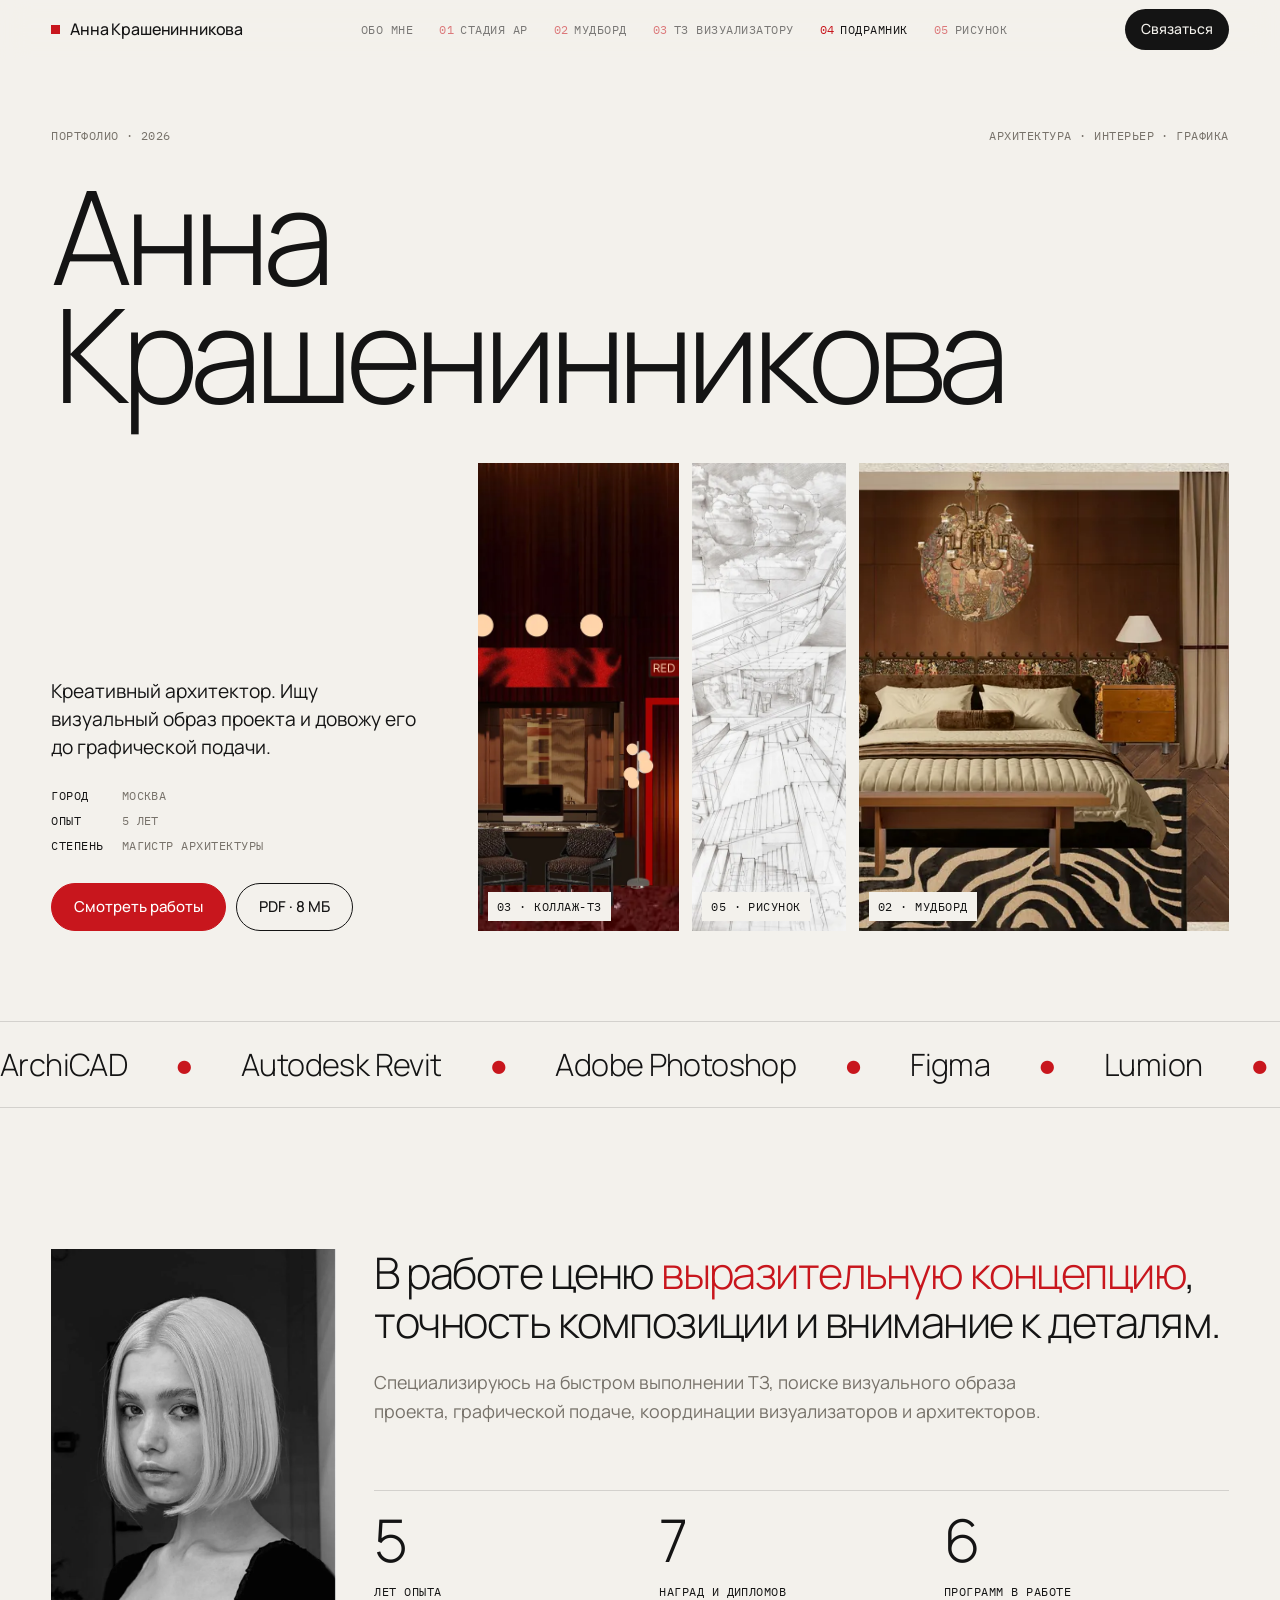
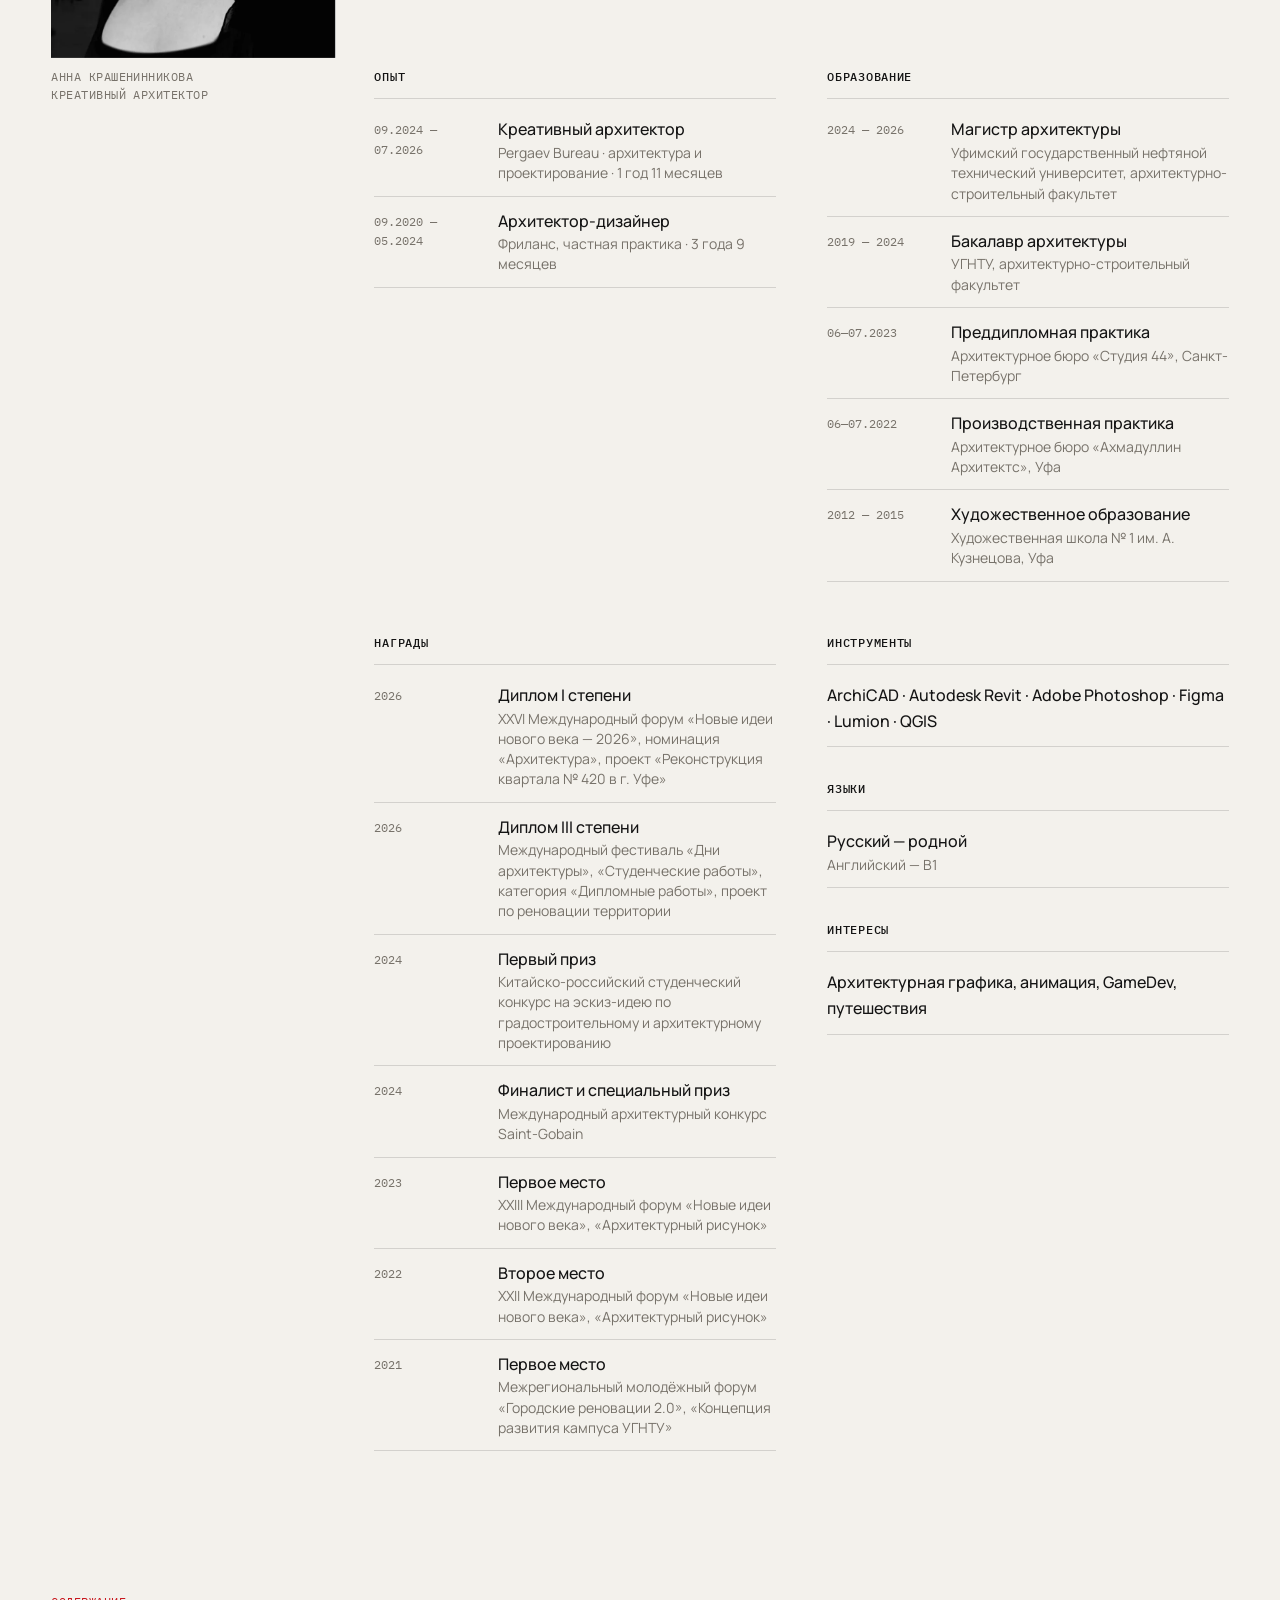
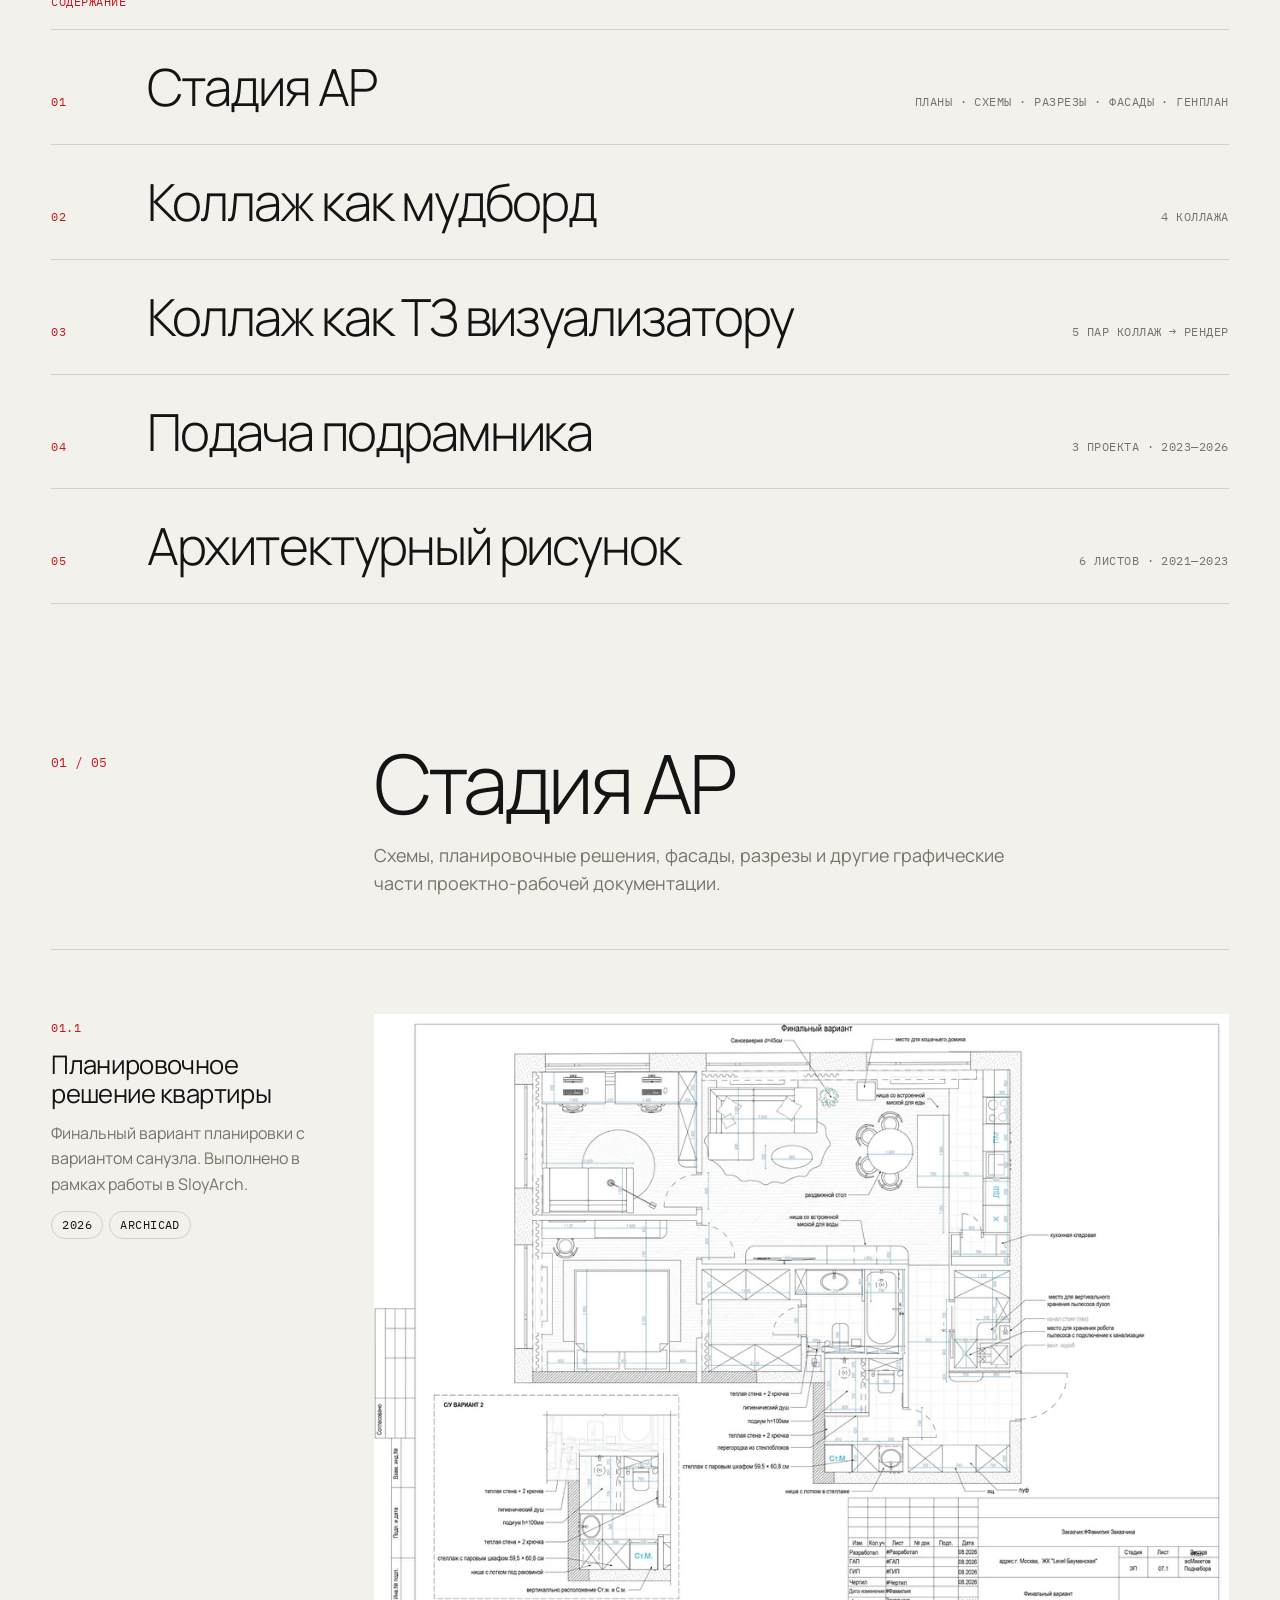
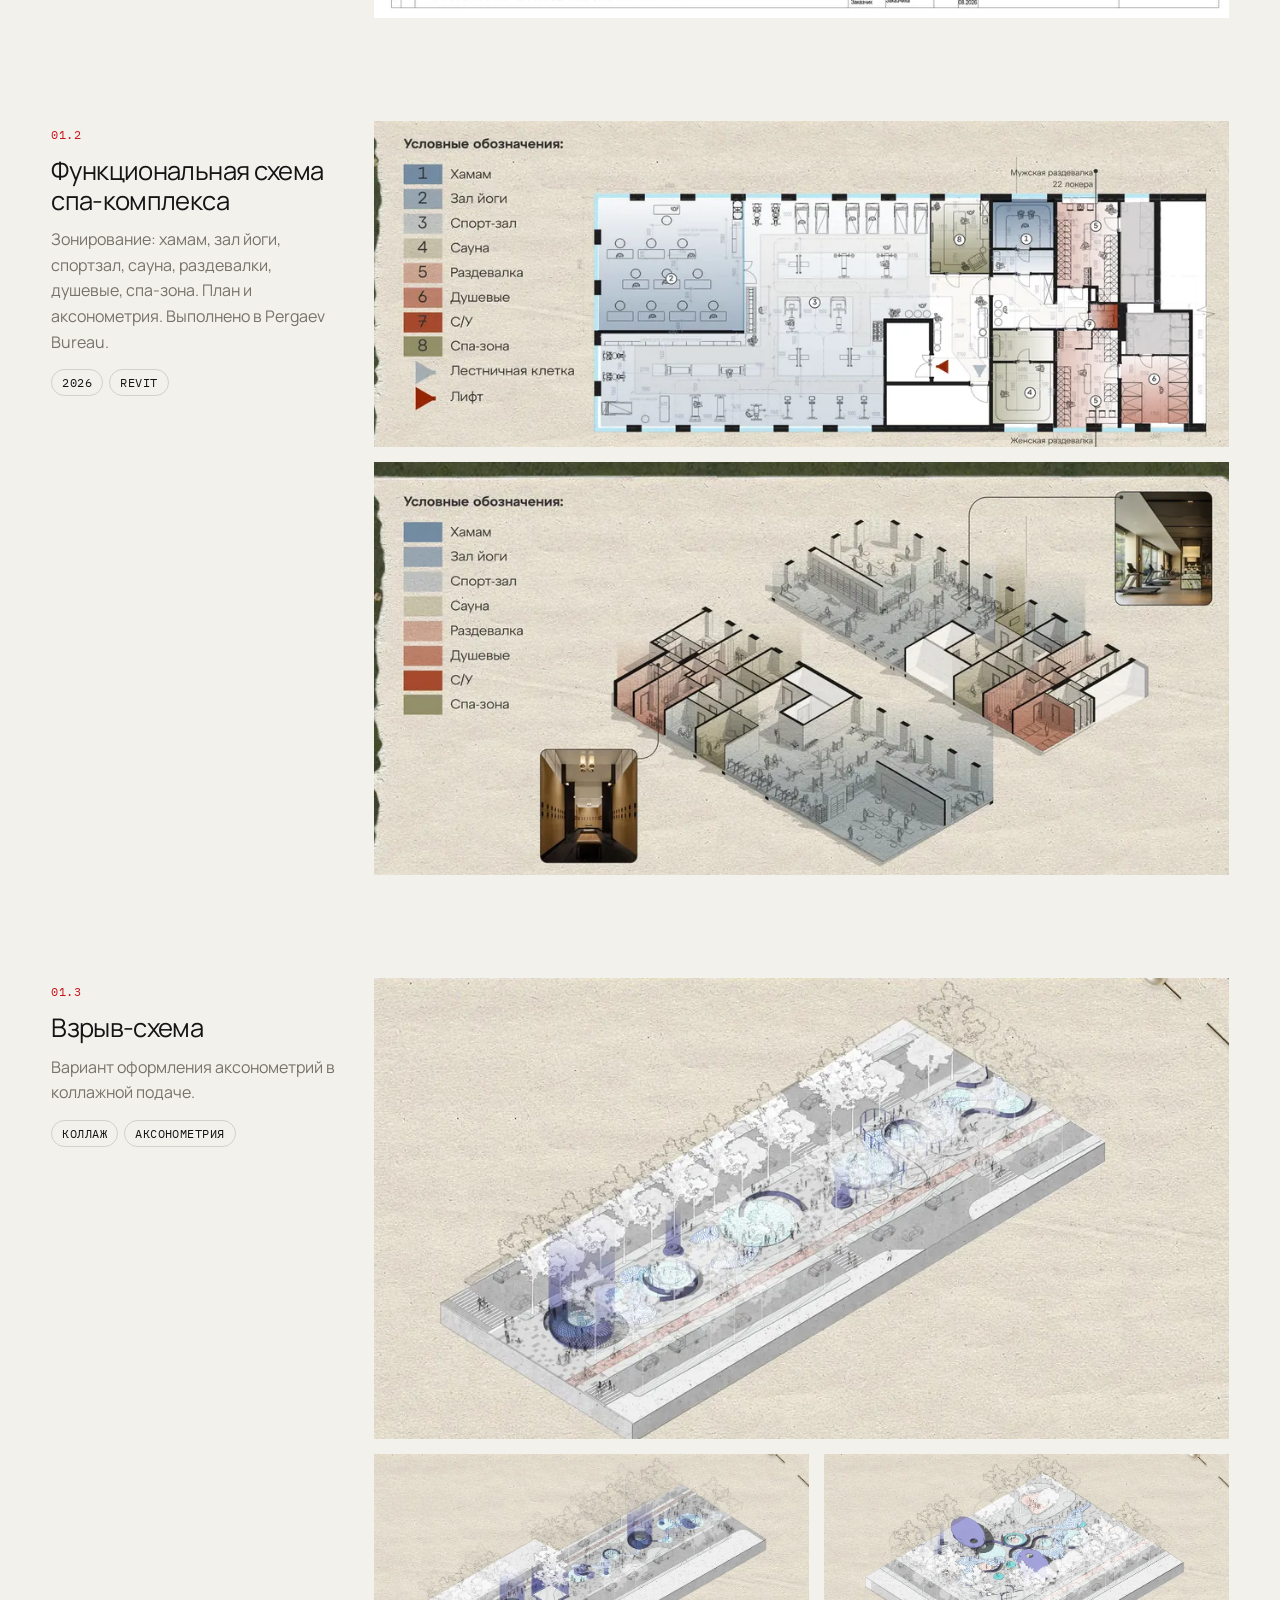
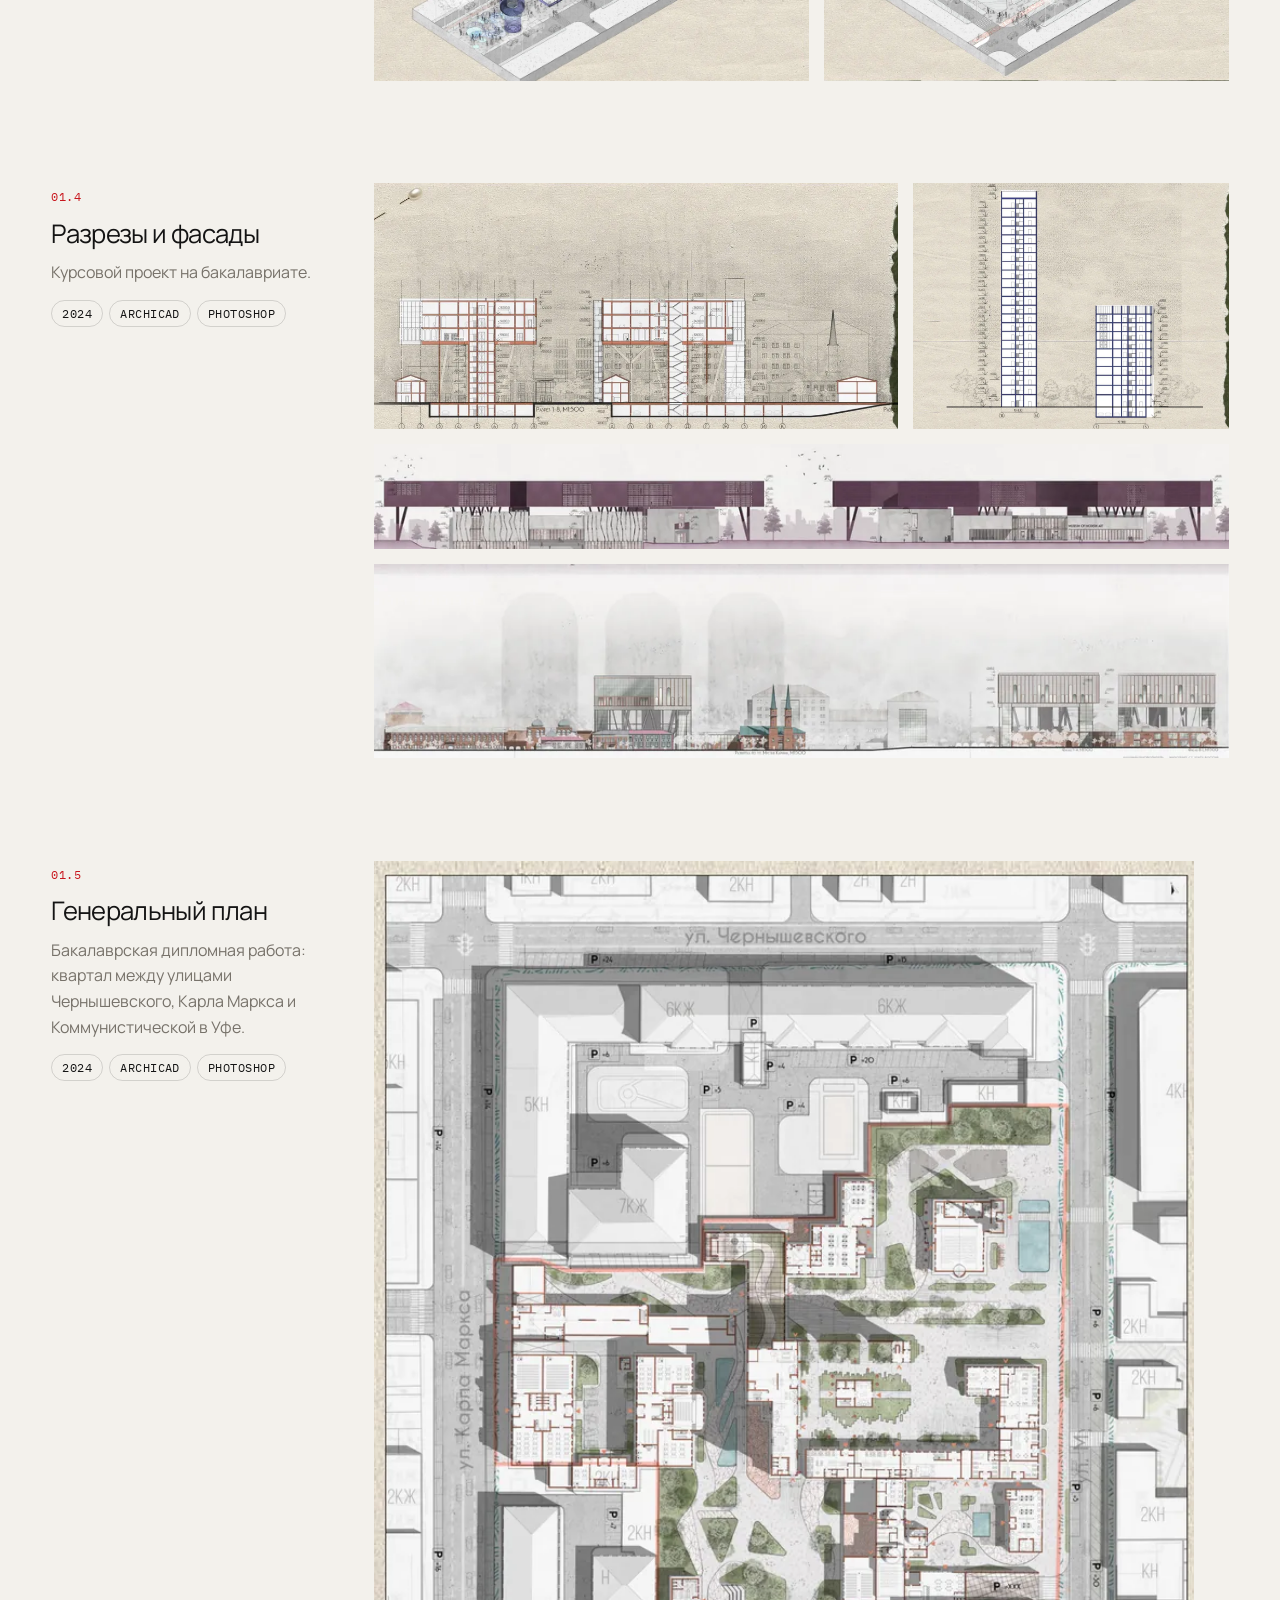
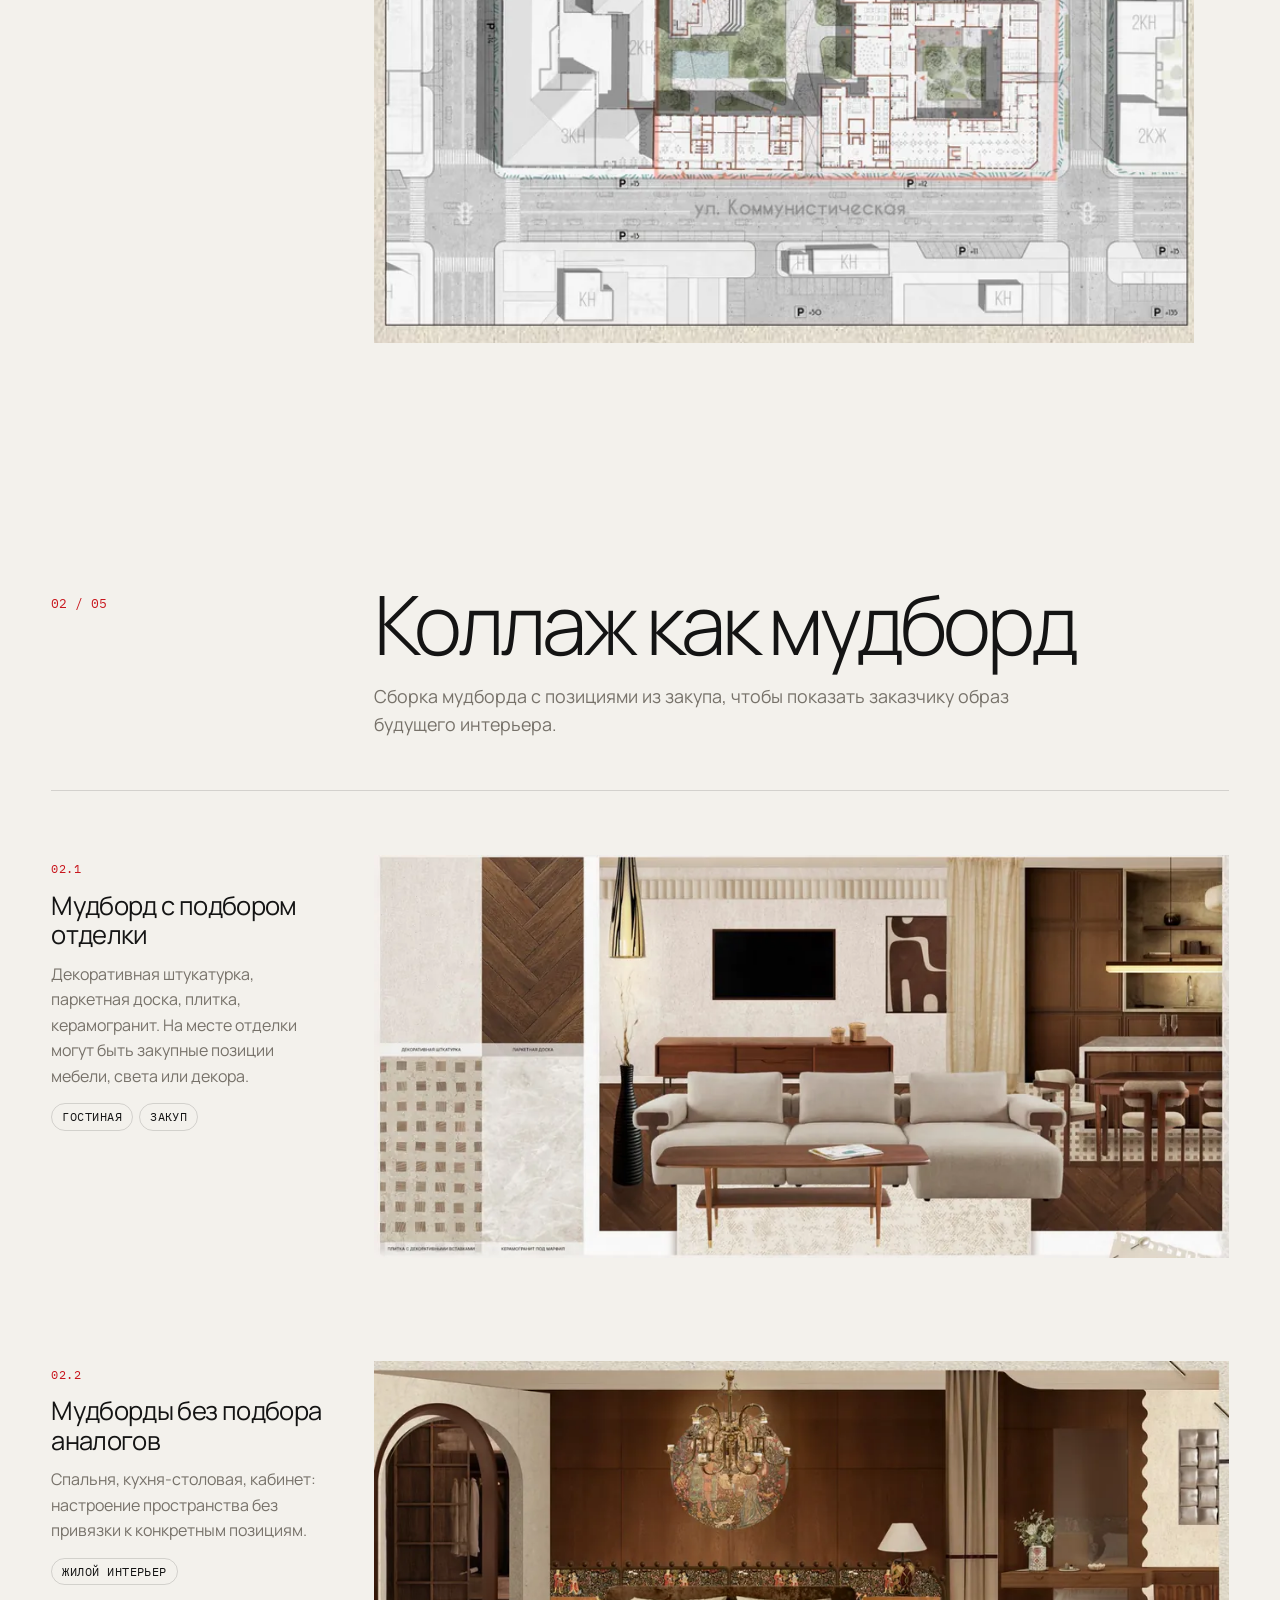
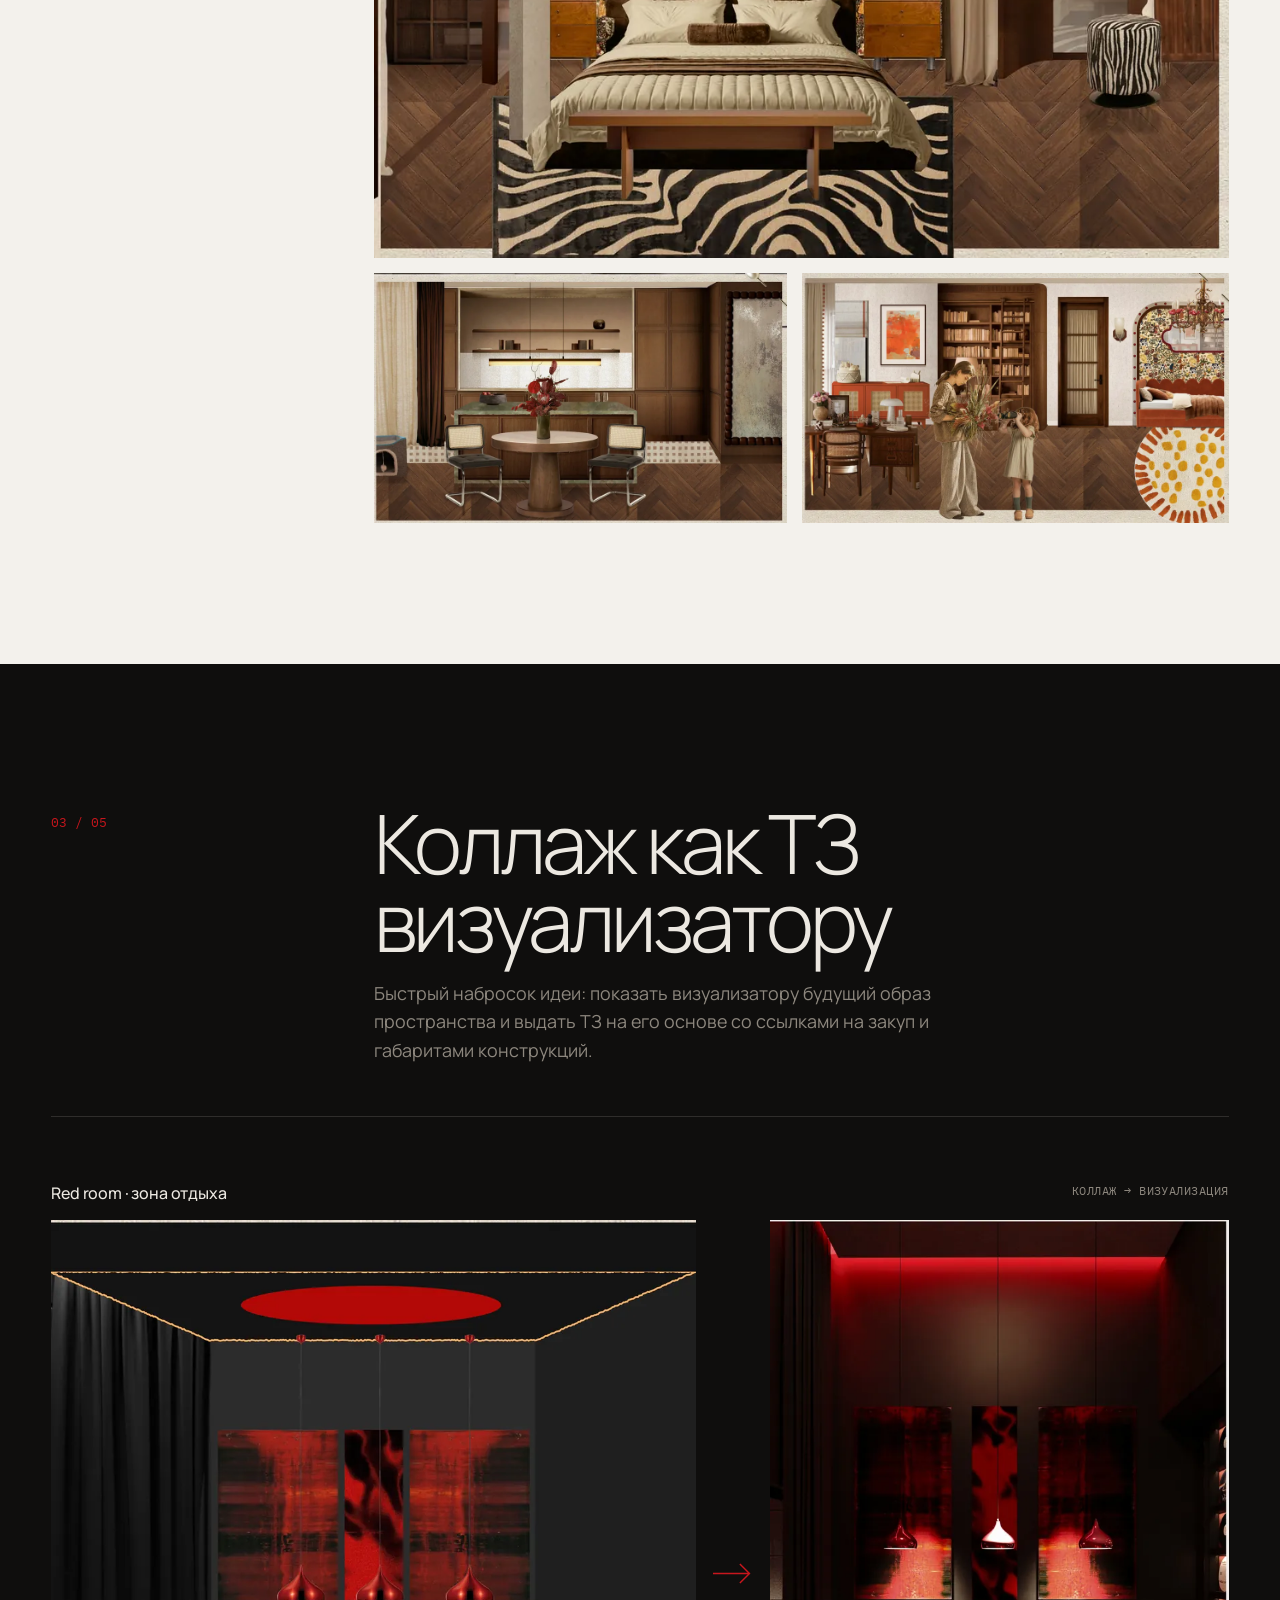
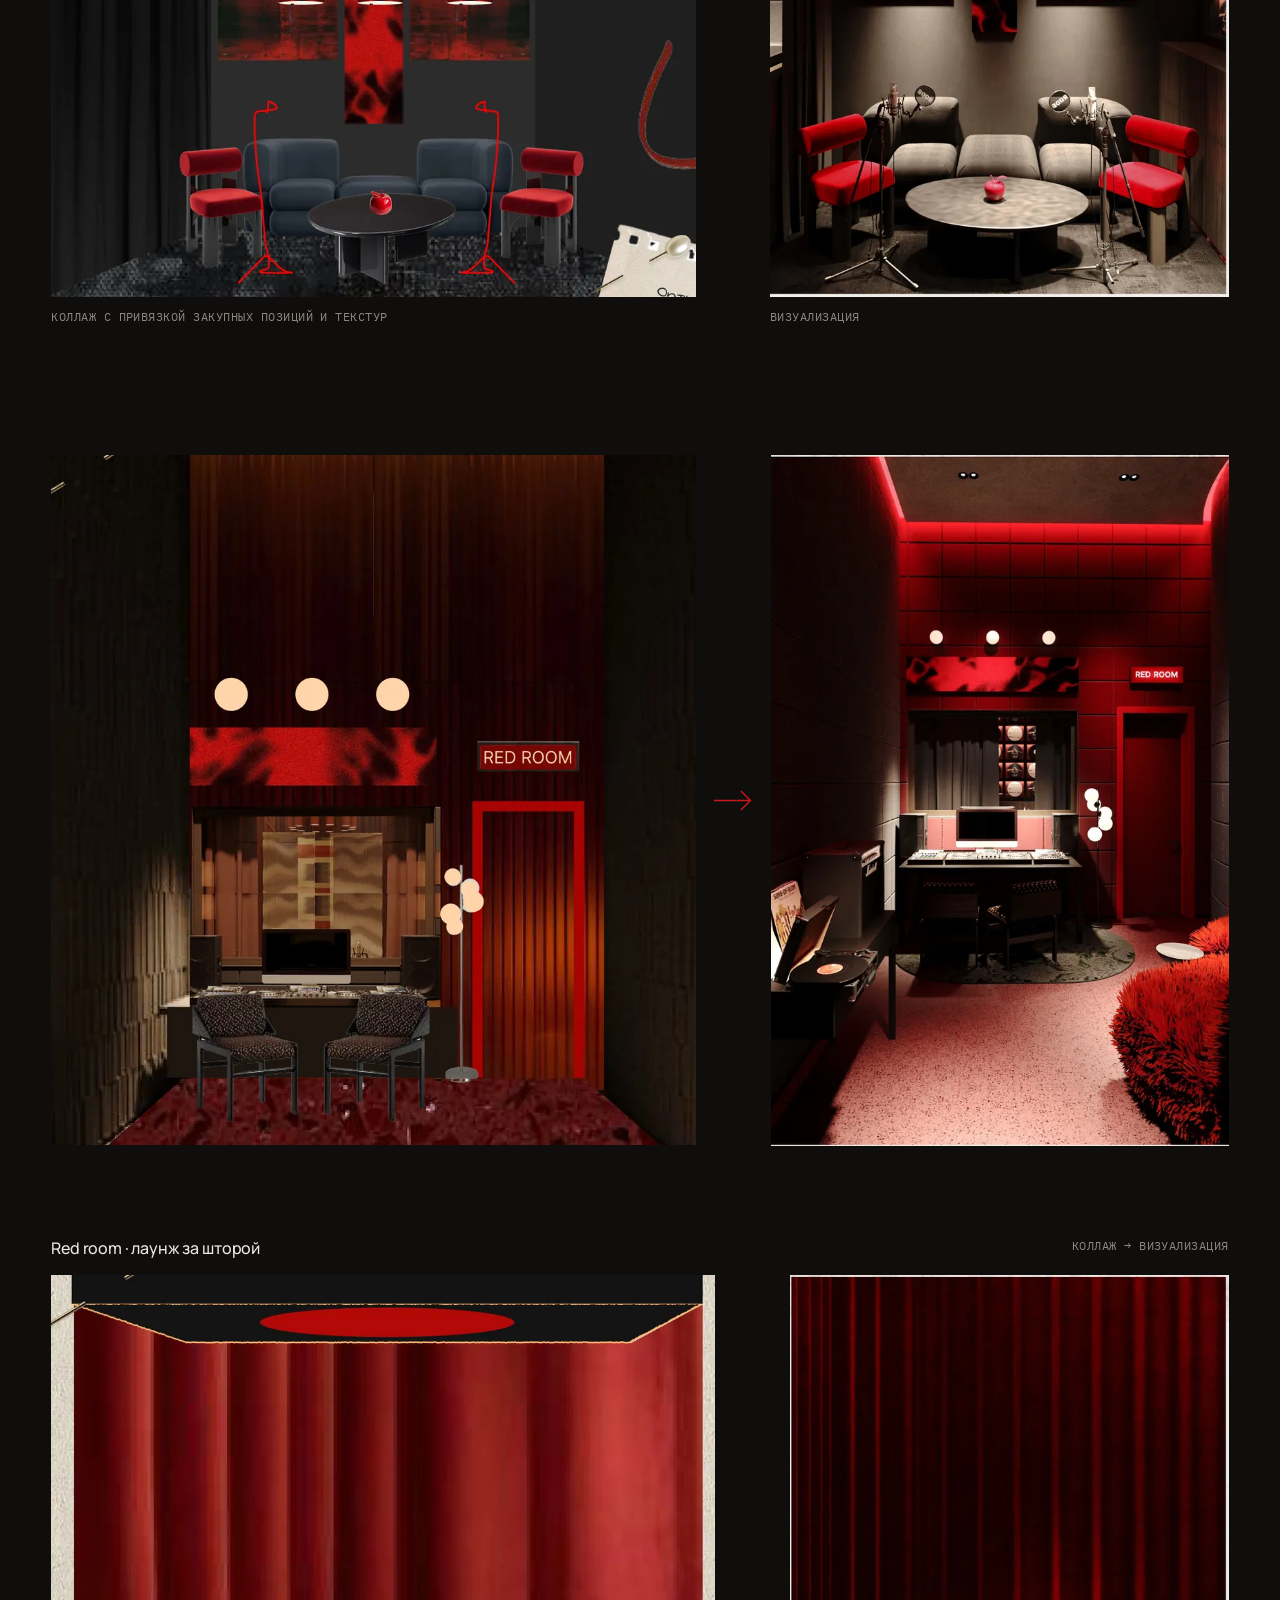
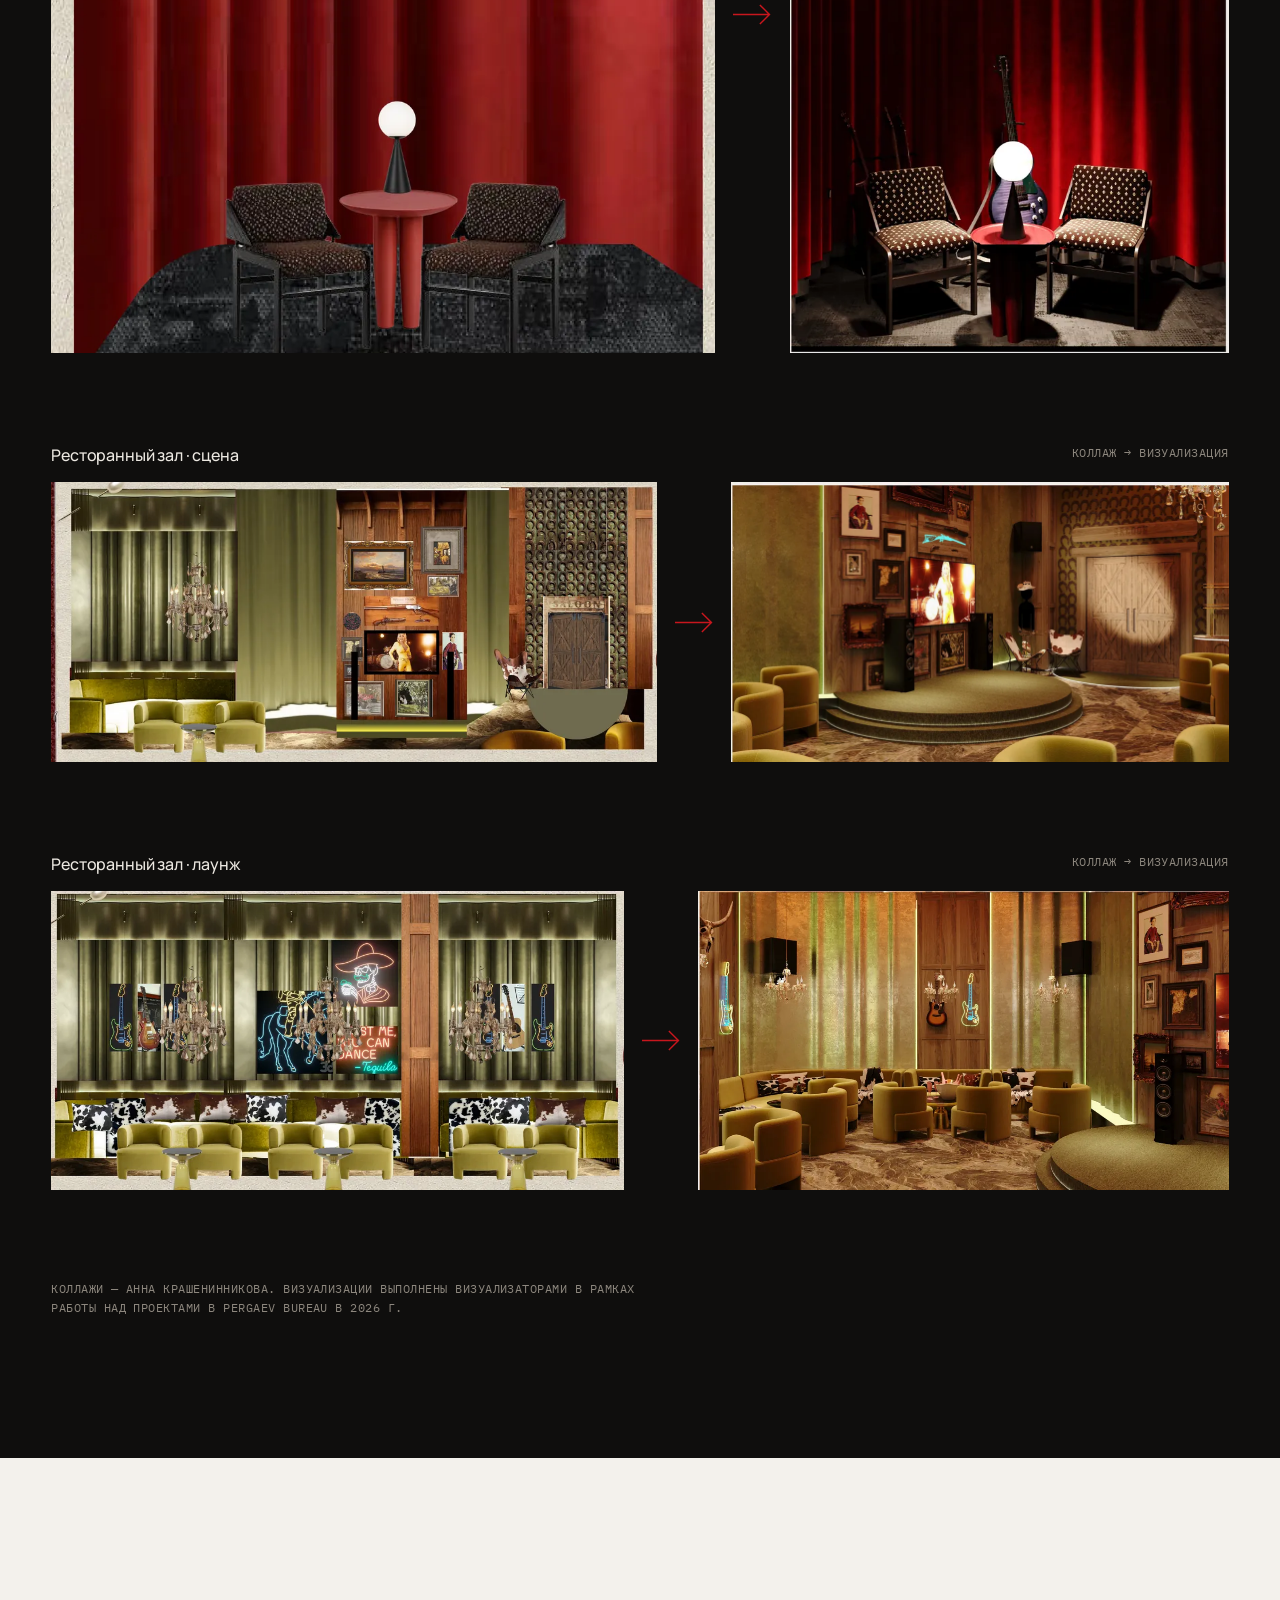
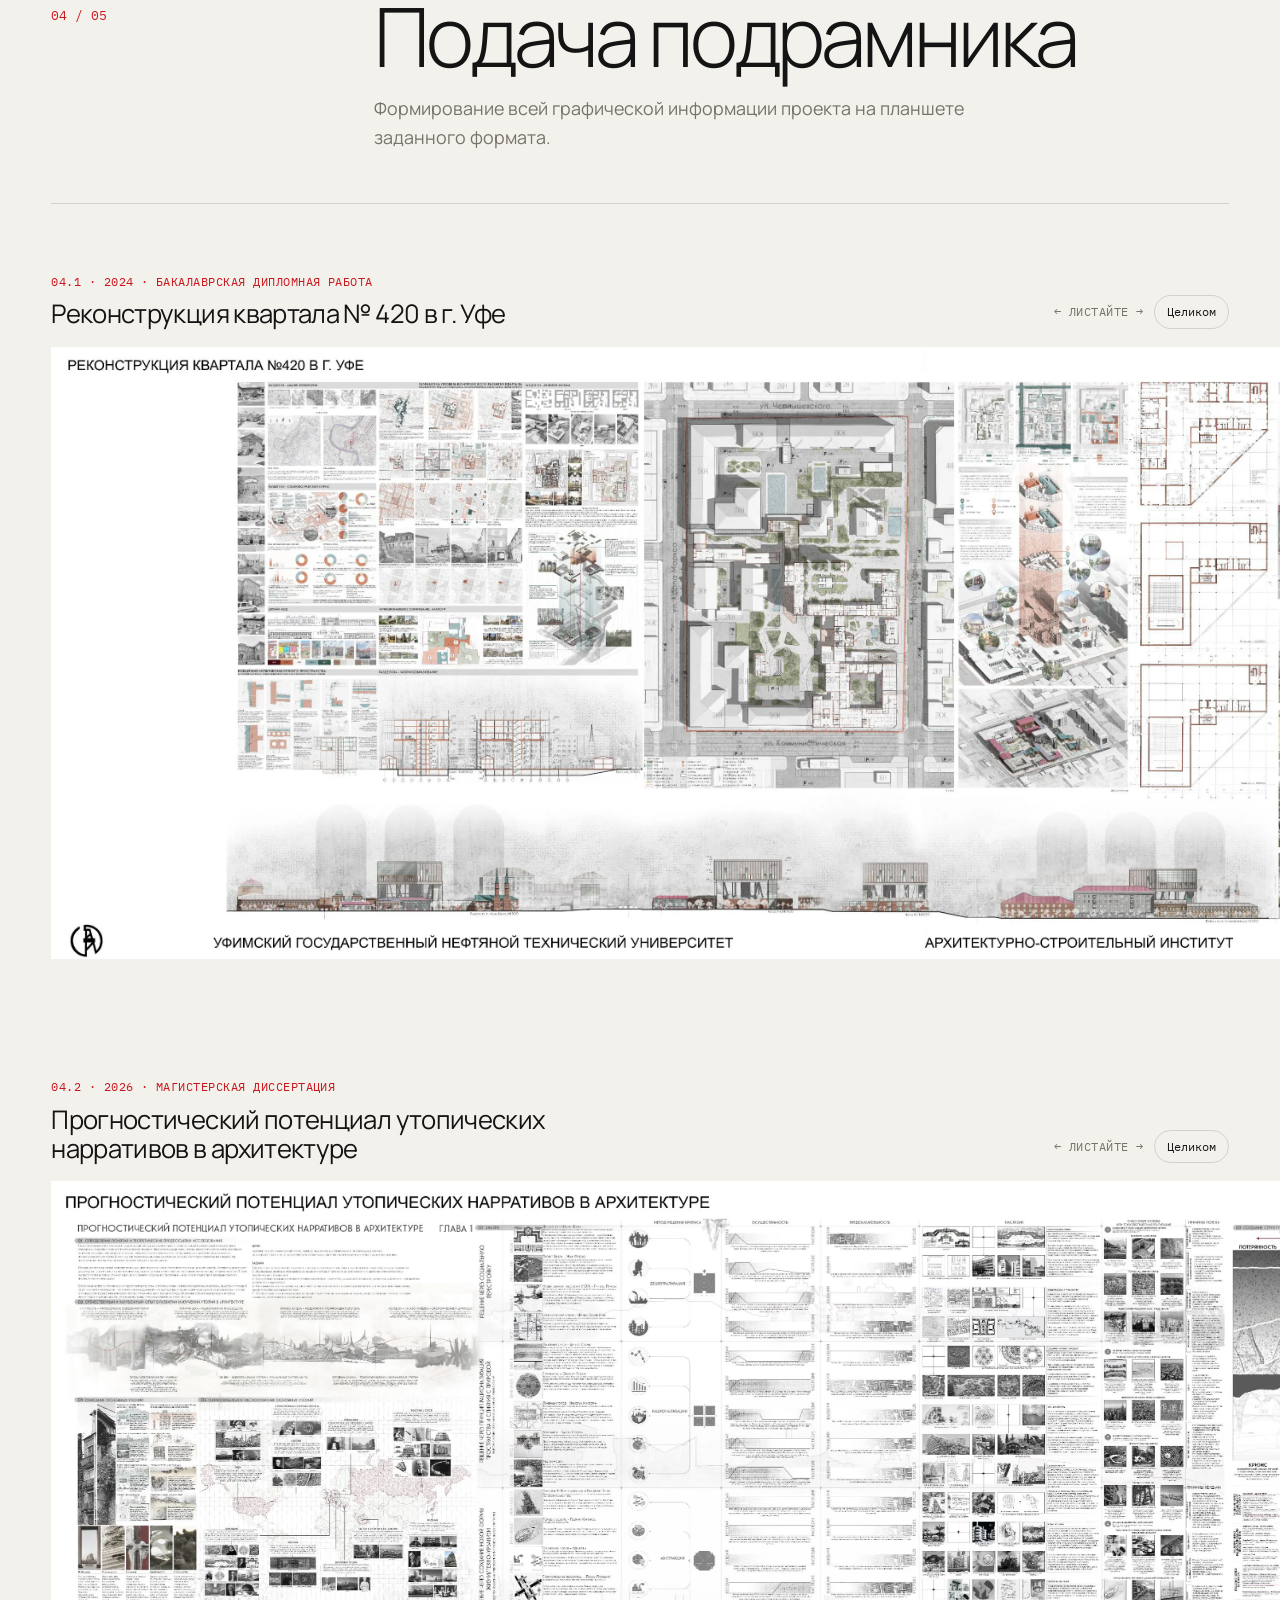
==== index.html @ e45186e5 "Портфолио Анны Крашенинниковой: новая версия" ====
<!doctype html>
<html lang="ru">
<head>
<meta charset="utf-8">
<meta name="viewport" content="width=device-width, initial-scale=1, viewport-fit=cover">
<title>Анна Крашенинникова — архитектор</title>
<meta name="description" content="Анна Крашенинникова, креативный архитектор: рабочая документация, коллажи-мудборды, ТЗ визуализаторам, подача подрамника, архитектурный рисунок.">
<meta property="og:type" content="website">
<meta property="og:title" content="Анна Крашенинникова — архитектор">
<meta property="og:description" content="Креативный архитектор · магистр архитектуры · 5 лет опыта · Москва">
<meta property="og:image" content="https://krashmaksim.github.io/anna-portfolio-v2/og.jpg">
<meta name="theme-color" content="#f3f1ec">
<link rel="icon" href="data:image/svg+xml,%3Csvg xmlns='http://www.w3.org/2000/svg' viewBox='0 0 32 32'%3E%3Crect width='32' height='32' fill='%23141414'/%3E%3Crect x='20' y='20' width='6' height='6' fill='%23c8161d'/%3E%3C/svg%3E">
<link rel="preconnect" href="https://fonts.googleapis.com">
<link rel="preconnect" href="https://fonts.gstatic.com" crossorigin>
<link href="https://fonts.googleapis.com/css2?family=Manrope:wght@300;400;500;600&family=IBM+Plex+Mono:wght@400;500&display=swap" rel="stylesheet">
<style>
  :root {
    --bg: #f3f1ec;
    --bg-2: #e9e6df;
    --ink: #141414;
    --mute: #77726a;
    --line: rgba(20, 20, 20, .14);
    --red: #c8161d;
    --dark: #0f0e0d;
    --dark-ink: #ece8e1;
    --dark-mute: #8d877e;
    --dark-line: rgba(236, 232, 225, .14);
    --pad: clamp(16px, 4vw, 56px);
    --maxw: 1640px;
    --mono: "IBM Plex Mono", ui-monospace, Menlo, Consolas, monospace;
  }
  * { box-sizing: border-box; }
  html { scroll-behavior: smooth; scroll-padding-top: 72px; -webkit-text-size-adjust: 100%; }
  body {
    margin: 0; background: var(--bg); color: var(--ink);
    font: 400 16px/1.6 Manrope, "Helvetica Neue", Arial, sans-serif;
    -webkit-font-smoothing: antialiased; overflow-x: hidden;
  }
  a { color: inherit; }
  img { display: block; max-width: 100%; height: auto; background: var(--bg-2); }
  .wrap { max-width: var(--maxw); margin: 0 auto; padding-inline: var(--pad); }
  .mono { font-family: var(--mono); font-size: 12px; letter-spacing: .04em; text-transform: uppercase; }
  .red { color: var(--red); }

  /* Шапка */
  .top {
    position: fixed; inset: 0 0 auto; z-index: 20; height: 60px;
    display: flex; align-items: center; justify-content: space-between; gap: 24px;
    padding: 0 var(--pad);
    background: color-mix(in srgb, var(--bg) 82%, transparent);
    backdrop-filter: blur(14px) saturate(1.4); -webkit-backdrop-filter: blur(14px) saturate(1.4);
    border-bottom: 1px solid transparent; transition: border-color .3s, background .3s, color .3s;
  }
  .top.scrolled { border-bottom-color: var(--line); }
  .top.on-dark { background: color-mix(in srgb, var(--dark) 78%, transparent); color: var(--dark-ink); border-bottom-color: var(--dark-line); }
  .logo { text-decoration: none; display: flex; align-items: center; gap: 10px; font-weight: 500; letter-spacing: -.01em; white-space: nowrap; }
  .logo i { width: 9px; height: 9px; background: var(--red); display: inline-block; }
  .menu { display: flex; gap: 26px; }
  .menu a { text-decoration: none; opacity: .55; transition: opacity .2s; white-space: nowrap; }
  .menu a:hover, .menu a[aria-current] { opacity: 1; }
  .menu a span { color: var(--red); margin-right: 6px; }
  .cta {
    text-decoration: none; background: var(--ink); color: var(--bg); padding: 9px 16px; border-radius: 999px;
    font-size: 14px; font-weight: 500; white-space: nowrap; transition: background .2s;
  }
  .cta:hover { background: var(--red); }
  .on-dark .cta { background: var(--dark-ink); color: var(--dark); }
  .burger { display: none; background: none; border: 0; font: inherit; color: inherit; padding: 8px 0; cursor: pointer; }

  /* Первый экран */
  .hero { padding-top: clamp(96px, 14vh, 150px); }
  .hero-kicker { display: flex; justify-content: space-between; gap: 16px; color: var(--mute); margin-bottom: clamp(16px, 3vw, 32px); }
  h1 {
    margin: 0; font-weight: 300; font-size: clamp(38px, 10.2vw, 190px); line-height: .9; letter-spacing: -.055em;
  }
  h1 .l2 { display: block; padding-left: .02em; }
  .hero-row {
    display: grid; grid-template-columns: minmax(0, 4fr) minmax(0, 8fr); gap: clamp(24px, 4vw, 64px);
    margin-top: clamp(28px, 4vw, 56px); align-items: end;
  }
  .hero-lead { font-size: clamp(18px, 1.5vw, 22px); line-height: 1.45; margin: 0 0 24px; max-width: 30em; }
  .hero-meta { display: grid; grid-template-columns: auto 1fr; gap: 6px 18px; margin: 0 0 28px; color: var(--mute); }
  .hero-meta dt { color: var(--ink); }
  .hero-meta dd { margin: 0; }
  .btns { display: flex; flex-wrap: wrap; gap: 10px; }
  .btn {
    display: inline-flex; align-items: center; gap: 10px; min-height: 48px; padding: 0 22px;
    border-radius: 999px; border: 1px solid currentColor; text-decoration: none; font-weight: 500; font-size: 15px;
    transition: background .2s, color .2s, border-color .2s;
  }
  .btn.solid { background: var(--red); border-color: var(--red); color: #fff; }
  .btn:hover { background: var(--ink); border-color: var(--ink); color: var(--bg); }
  .btn svg { width: 16px; height: 16px; }
  .strip { display: flex; gap: clamp(8px, 1vw, 14px); height: clamp(260px, 52vh, 600px); }
  .strip a { flex: var(--r) 1 0; position: relative; overflow: hidden; text-decoration: none; min-width: 0; }
  .strip img { width: 100%; height: 100%; object-fit: cover; transition: transform 1.2s cubic-bezier(.2,.7,.2,1); }
  .strip a:hover img { transform: scale(1.04); }
  .strip span {
    position: absolute; left: 10px; bottom: 10px; background: var(--bg); padding: 5px 9px; color: var(--ink);
  }

  /* Бегущая строка */
  .ticker { border-block: 1px solid var(--line); margin-top: clamp(48px, 7vw, 96px); overflow: hidden; white-space: nowrap; }
  .ticker div { display: inline-flex; gap: 48px; padding: 18px 0; animation: tick 38s linear infinite; font-size: clamp(20px, 2.4vw, 34px); font-weight: 300; letter-spacing: -.02em; }
  .ticker b { font-weight: 300; color: var(--red); }
  @keyframes tick { to { transform: translateX(-50%); } }

  /* Общие блоки */
  section { padding-top: clamp(80px, 11vw, 160px); }
  .sec-head {
    display: grid; grid-template-columns: minmax(0, 3fr) minmax(0, 9fr); gap: clamp(16px, 3vw, 48px);
    padding-bottom: clamp(28px, 4vw, 56px); margin-bottom: clamp(32px, 5vw, 72px); border-bottom: 1px solid var(--line);
  }
  .sec-num { font-family: var(--mono); font-size: 13px; color: var(--red); padding-top: .6em; }
  h2 { margin: 0 0 18px; font-weight: 300; font-size: clamp(40px, 6.4vw, 108px); line-height: .95; letter-spacing: -.05em; }
  .sec-head p { margin: 0; font-size: clamp(17px, 1.4vw, 21px); color: var(--mute); max-width: 36em; }

  .proj {
    display: grid; grid-template-columns: minmax(0, 3fr) minmax(0, 9fr); gap: clamp(16px, 3vw, 48px);
    margin-bottom: clamp(56px, 8vw, 120px);
  }
  .proj-meta { position: sticky; top: 84px; align-self: start; }
  .proj-meta .idx { color: var(--red); }
  h3 { margin: 10px 0 12px; font-weight: 400; font-size: clamp(22px, 2vw, 30px); line-height: 1.15; letter-spacing: -.025em; }
  .proj-meta p { margin: 0 0 14px; color: var(--mute); }
  .tags { display: flex; flex-wrap: wrap; gap: 6px; }
  .tags li { list-style: none; border: 1px solid var(--line); border-radius: 999px; padding: 3px 10px; }
  .tags { padding: 0; margin: 0; }
  .shots { display: grid; gap: clamp(8px, 1.2vw, 16px); }
  .row { display: flex; gap: clamp(8px, 1.2vw, 16px); }
  .row > img, .row > figure { flex: var(--r) 1 0; min-width: 0; }
  .zoomable { cursor: zoom-in; }
  figure { margin: 0; }
  figcaption { margin-top: 10px; color: var(--mute); }

  /* Список работ */
  .index a {
    display: grid; grid-template-columns: 80px minmax(0, 1fr) auto; align-items: baseline; gap: 16px;
    padding: clamp(18px, 2.4vw, 30px) 0; border-bottom: 1px solid var(--line); text-decoration: none;
    transition: padding .35s cubic-bezier(.2,.7,.2,1), color .2s;
  }
  .index a:first-child { border-top: 1px solid var(--line); }
  .index .t { font-size: clamp(26px, 4vw, 60px); font-weight: 300; letter-spacing: -.04em; line-height: 1.05; }
  .index .c { color: var(--mute); text-align: right; }
  .index a:hover { padding-left: 18px; color: var(--red); }
  .peek {
    position: fixed; z-index: 15; width: 300px; pointer-events: none; opacity: 0; transform: translate(-50%, -50%) scale(.9);
    transition: opacity .25s, transform .25s; box-shadow: 0 30px 60px -20px rgba(0,0,0,.4);
  }
  .peek.on { opacity: 1; transform: translate(-50%, -50%) scale(1); }

  /* Обо мне */
  .about { display: grid; grid-template-columns: minmax(0, 3fr) minmax(0, 9fr); gap: clamp(16px, 3vw, 48px); }
  .about-photo img { filter: grayscale(1); aspect-ratio: 829 / 1190; object-fit: cover; }
  .about-photo figcaption { line-height: 1.5; }
  .statement { font-size: clamp(26px, 3.4vw, 54px); font-weight: 300; line-height: 1.12; letter-spacing: -.035em; margin: 0 0 22px; }
  .statement em { font-style: normal; color: var(--red); }
  .sub { font-size: clamp(17px, 1.4vw, 21px); color: var(--mute); max-width: 38em; margin: 0 0 clamp(36px, 5vw, 64px); }
  .stats { display: grid; grid-template-columns: repeat(3, minmax(0, 1fr)); border-top: 1px solid var(--line); margin-bottom: clamp(36px, 5vw, 64px); }
  .stats div { padding: 20px 16px 0 0; }
  .stats b { display: block; font-weight: 300; font-size: clamp(36px, 4.6vw, 72px); letter-spacing: -.05em; line-height: 1; margin-bottom: 8px; }
  .cv { display: grid; grid-template-columns: repeat(2, minmax(0, 1fr)); gap: clamp(28px, 4vw, 56px) clamp(24px, 4vw, 64px); }
  .cv h4 { margin: 0 0 6px; padding-bottom: 12px; border-bottom: 1px solid var(--line); font-family: var(--mono); font-weight: 500; font-size: 12px; letter-spacing: .06em; text-transform: uppercase; }
  .cv ul { list-style: none; margin: 0; padding: 0; }
  .cv li { display: grid; grid-template-columns: 112px minmax(0, 1fr); gap: 12px; padding: 12px 0; border-bottom: 1px solid var(--line); }
  .cv li > span { font-family: var(--mono); font-size: 12px; color: var(--mute); padding-top: 3px; }
  .cv li b { font-weight: 500; display: block; }
  .cv li small { color: var(--mute); font-size: 14px; display: block; line-height: 1.45; }
  .cv .plain li { grid-template-columns: 1fr; }

  /* Тёмный раздел */
  .dark { background: var(--dark); color: var(--dark-ink); margin-top: clamp(80px, 11vw, 160px); padding-bottom: clamp(80px, 10vw, 140px); }
  .dark .sec-head { border-color: var(--dark-line); }
  .dark .sec-head p, .dark figcaption, .dark .proj-meta p { color: var(--dark-mute); }
  .dark img { background: #1d1b19; }
  .pair { display: flex; align-items: flex-start; gap: clamp(8px, 1.4vw, 20px); margin-bottom: clamp(48px, 7vw, 100px); }
  .pair figure { flex: var(--r) 1 0; min-width: 0; }
  .pair .arrow { flex: none; align-self: center; width: clamp(28px, 3vw, 44px); color: var(--red); }
  .pair-head { display: flex; justify-content: space-between; gap: 16px; margin-bottom: 14px; color: var(--dark-mute); }
  .pair-head b { color: var(--dark-ink); font-weight: 500; font-family: Manrope, sans-serif; text-transform: none; letter-spacing: -.01em; font-size: 16px; }
  .credit { color: var(--dark-mute); max-width: 52em; }

  /* Подрамники */
  .pan-wrap { margin-bottom: clamp(56px, 8vw, 110px); }
  .pan-head { display: flex; justify-content: space-between; align-items: end; gap: 16px; margin-bottom: 18px; flex-wrap: wrap; }
  .pan-head h3 { margin: 6px 0 0; max-width: 24em; }
  .pan {
    overflow-x: auto; overflow-y: hidden; cursor: grab; scrollbar-width: thin;
    padding: 0 var(--pad) 12px; overscroll-behavior-x: contain;
  }
  .pan.drag { cursor: grabbing; }
  .pan img { height: clamp(320px, 68vh, 760px); width: auto; max-width: none; user-select: none; -webkit-user-drag: none; }
  .pan-hint { display: flex; align-items: center; gap: 10px; color: var(--mute); }
  .pan-hint button { font: inherit; background: none; border: 1px solid var(--line); border-radius: 999px; padding: 6px 12px; cursor: pointer; color: var(--ink); }
  .pan-hint button:hover { border-color: var(--ink); }

  /* Рисунок */
  .draw-grid { display: grid; grid-template-columns: minmax(0, 5fr) minmax(0, 7fr); gap: clamp(8px, 1.2vw, 16px); align-items: start; }
  .award { display: inline-flex; align-items: center; gap: 10px; border: 1px solid var(--red); color: var(--red); border-radius: 999px; padding: 6px 14px; margin-bottom: 14px; }

  /* Контакты */
  .contact { background: var(--red); color: #fff; margin-top: clamp(80px, 11vw, 160px); padding: clamp(64px, 9vw, 130px) 0 32px; }
  .contact .mono { opacity: .75; }
  .big-link {
    display: block; text-decoration: none; font-weight: 300; font-size: clamp(30px, 7.4vw, 132px);
    letter-spacing: -.05em; line-height: 1.02; border-bottom: 1px solid rgba(255,255,255,.35); padding: 10px 0 18px;
    overflow-wrap: anywhere; transition: padding .35s cubic-bezier(.2,.7,.2,1);
  }
  .big-link:hover { padding-left: 16px; }
  .contact-foot { display: flex; flex-wrap: wrap; justify-content: space-between; gap: 16px; margin-top: clamp(48px, 7vw, 96px); align-items: center; }
  .contact .btn { border-color: rgba(255,255,255,.7); }
  .contact .btn:hover { background: #fff; color: var(--red); border-color: #fff; }

  /* Появление при прокрутке */
  .js .rv { opacity: 0; transform: translateY(28px); transition: opacity .9s cubic-bezier(.2,.7,.2,1), transform .9s cubic-bezier(.2,.7,.2,1); }
  .js .rv.in { opacity: 1; transform: none; }
  @media (prefers-reduced-motion: reduce) {
    html { scroll-behavior: auto; }
    .js .rv { opacity: 1; transform: none; transition: none; }
    .ticker div { animation: none; }
  }

  /* Просмотрщик */
  .lb { position: fixed; inset: 0; z-index: 50; background: #0b0a09; color: #fff; display: none; flex-direction: column; }
  .lb.open { display: flex; }
  .lb-top { display: flex; align-items: center; justify-content: space-between; gap: 12px; padding: 8px 8px 8px 18px; padding-top: max(8px, env(safe-area-inset-top)); color: #a9a298; flex: none; }
  .lb-btns { display: flex; gap: 4px; }
  .lb button { background: none; border: 0; color: #fff; width: 44px; height: 44px; border-radius: 50%; cursor: pointer; display: grid; place-items: center; }
  .lb button:hover { background: rgba(255,255,255,.12); }
  .lb button svg { width: 22px; height: 22px; }
  .lb-stage { flex: 1; overflow: auto; position: relative; display: grid; place-items: center; overscroll-behavior: contain; padding: 0 12px; }
  .lb-stage img { max-width: 100%; max-height: 100%; background: none; cursor: zoom-in; user-select: none; -webkit-user-drag: none; }
  .lb.zoomed .lb-stage { display: block; padding: 0; }
  .lb.zoomed .lb-stage img { max-width: none; max-height: none; cursor: zoom-out; }
  .lb-nav { position: absolute; top: 50%; transform: translateY(-50%); z-index: 2; background: rgba(0,0,0,.4) !important; }
  .lb-prev { left: 8px; } .lb-next { right: 8px; }
  .lb.zoomed .lb-nav { display: none; }
  .lb-cap { text-align: center; color: #a9a298; padding: 10px 16px max(12px, env(safe-area-inset-bottom)); flex: none; }

  @media (max-width: 1000px) {
    .menu { display: none; }
    .burger { display: block; }
    .top.open .menu {
      display: flex; flex-direction: column; gap: 0; position: absolute; top: 60px; left: 0; right: 0;
      background: var(--bg); color: var(--ink); padding: 8px var(--pad) 20px; border-bottom: 1px solid var(--line);
    }
    .top.open .menu a { opacity: 1; padding: 14px 0; border-bottom: 1px solid var(--line); font-size: 20px; font-weight: 300; }
    .hero-row, .sec-head, .proj, .about { grid-template-columns: 1fr; }
    .proj-meta { position: static; }
    .about-photo { max-width: 260px; }
    .strip { order: -1; }
  }
  @media (max-width: 700px) {
    .cta { display: none; }
    .hero-kicker span:last-child { display: none; }
    .strip { height: auto; overflow-x: auto; scroll-snap-type: x mandatory; scroll-padding-inline: var(--pad); margin: 0 calc(-1 * var(--pad)); padding: 0 var(--pad); }
    .strip a { flex: 0 0 auto; height: 300px; scroll-snap-align: start; }
    .strip img { width: auto; height: 100%; max-width: none; }
    .row.scroll { overflow-x: auto; scroll-snap-type: x mandatory; scroll-padding-inline: var(--pad); margin: 0 calc(-1 * var(--pad)); padding: 0 var(--pad); }
    .row.scroll > img { flex: 0 0 82%; scroll-snap-align: center; }
    .row.stack, .pair { flex-direction: column; }
    .row.stack > img, .row.stack > figure, .pair figure { flex: none; width: 100%; }
    .pair .arrow { transform: rotate(90deg); margin: -4px 0; }
    .stats { grid-template-columns: 1fr 1fr 1fr; }
    .stats b { font-size: 34px; }
    .cv { grid-template-columns: 1fr; }
    .cv li { grid-template-columns: 92px minmax(0, 1fr); }
    .index a { grid-template-columns: 44px minmax(0, 1fr); }
    .index .c { grid-column: 2; text-align: left; }
    .draw-grid { grid-template-columns: 1fr; }
    .row.quad { flex-wrap: wrap; }
    .row.quad > img { flex: 0 0 calc(50% - 5px); }
    .pan img { height: 58vh; }
    .lb-nav { display: none; }
  }
</style>
</head>
<body>
<script>document.documentElement.classList.add("js")</script>

<header class="top">
  <a class="logo" href="#top"><i></i>Анна Крашенинникова</a>
  <nav class="menu mono" aria-label="Разделы">
    <a href="#about">Обо мне</a>
    <a href="#ar"><span>01</span>Стадия АР</a>
    <a href="#moodboard"><span>02</span>Мудборд</a>
    <a href="#tz"><span>03</span>ТЗ визуализатору</a>
    <a href="#podramnik"><span>04</span>Подрамник</a>
    <a href="#drawing"><span>05</span>Рисунок</a>
  </nav>
  <a class="cta" href="#contact">Связаться</a>
  <button class="burger mono" aria-expanded="false" aria-label="Открыть меню">Меню</button>
</header>

<main id="top">
  <div class="hero wrap">
    <div class="hero-kicker mono"><span>Портфолио · 2026</span><span>Архитектура · интерьер · графика</span></div>
    <h1 class="rv">Анна<span class="l2">Крашенинникова</span></h1>
    <div class="hero-row">
      <div class="rv">
        <p class="hero-lead">Креативный архитектор. Ищу визуальный образ проекта и довожу его до графической подачи.</p>
        <dl class="hero-meta mono">
          <dt>Город</dt><dd>Москва</dd>
          <dt>Опыт</dt><dd>5 лет</dd>
          <dt>Степень</dt><dd>Магистр архитектуры</dd>
        </dl>
        <div class="btns">
          <a class="btn solid" href="#ar">Смотреть работы</a>
          <a class="btn" href="Anna_Krasheninnikova_portfolio.pdf" download>PDF · 8 МБ</a>
        </div>
      </div>
      <div class="strip rv">
        <a href="#tz" style="--r:.935"><img src="img/tz-2c-s.webp" srcset="img/tz-2c-s.webp 1000w, img/tz-2c-l.webp 2246w" sizes="(max-width: 700px) 300px, 24vw" width="2246" height="2401" alt="Коллаж-ТЗ визуализатору: red room" data-full="img/tz-2c-l.webp" style="--r:0.935" decoding="async"><span class="mono">03 · Коллаж-ТЗ</span></a>
        <a href="#drawing" style="--r:.715"><img src="img/dr-maze-s.webp" srcset="img/dr-maze-s.webp 1000w, img/dr-maze-l.webp 1716w" sizes="(max-width: 700px) 220px, 18vw" width="1716" height="2400" alt="Архитектурный рисунок «Лабиринт»" data-full="img/dr-maze-l.webp" style="--r:0.715" decoding="async" loading="lazy"><span class="mono">05 · Рисунок</span></a>
        <a href="#moodboard" style="--r:1.717"><img src="img/mb-1-s.webp" srcset="img/mb-1-s.webp 1000w, img/mb-1-l.webp 2401w" sizes="(max-width: 700px) 520px, 40vw" width="2401" height="1398" alt="Мудборд спальни" data-full="img/mb-1-l.webp" style="--r:1.717" decoding="async" loading="lazy"><span class="mono">02 · Мудборд</span></a>
      </div>
    </div>
  </div>

  <div class="ticker mono-free" aria-hidden="true"><div>
    <span>ArchiCAD</span><b>●</b><span>Autodesk Revit</span><b>●</b><span>Adobe Photoshop</span><b>●</b><span>Figma</span><b>●</b><span>Lumion</span><b>●</b><span>QGIS</span><b>●</b>
    <span>ArchiCAD</span><b>●</b><span>Autodesk Revit</span><b>●</b><span>Adobe Photoshop</span><b>●</b><span>Figma</span><b>●</b><span>Lumion</span><b>●</b><span>QGIS</span><b>●</b>
  </div></div>

  <section id="about" class="wrap">
    <div class="about">
      <figure class="about-photo rv">
        <img src="img/photo.webp" width="829" height="1190" alt="Анна Крашенинникова" loading="lazy">
        <figcaption class="mono">Анна Крашенинникова<br>Креативный архитектор</figcaption>
      </figure>
      <div>
        <p class="statement rv">В работе ценю <em>выразительную концепцию</em>, точность композиции и внимание к деталям.</p>
        <p class="sub rv">Специализируюсь на быстром выполнении ТЗ, поиске визуального образа проекта, графической подаче, координации визуализаторов и архитекторов.</p>
        <div class="stats rv">
          <div><b>5</b><span class="mono">лет опыта</span></div>
          <div><b>7</b><span class="mono">наград и дипломов</span></div>
          <div><b>6</b><span class="mono">программ в работе</span></div>
        </div>
        <div class="cv">
          <div class="rv">
            <h4>Опыт</h4>
            <ul>
              <li><span>09.2024 — 07.2026</span><div><b>Креативный архитектор</b><small>Pergaev Bureau · архитектура и проектирование · 1 год 11 месяцев</small></div></li>
              <li><span>09.2020 — 05.2024</span><div><b>Архитектор-дизайнер</b><small>Фриланс, частная практика · 3 года 9 месяцев</small></div></li>
            </ul>
          </div>
          <div class="rv">
            <h4>Образование</h4>
            <ul>
              <li><span>2024 — 2026</span><div><b>Магистр архитектуры</b><small>Уфимский государственный нефтяной технический университет, архитектурно-строительный факультет</small></div></li>
              <li><span>2019 — 2024</span><div><b>Бакалавр архитектуры</b><small>УГНТУ, архитектурно-строительный факультет</small></div></li>
              <li><span>06—07.2023</span><div><b>Преддипломная практика</b><small>Архитектурное бюро «Студия 44», Санкт-Петербург</small></div></li>
              <li><span>06—07.2022</span><div><b>Производственная практика</b><small>Архитектурное бюро «Ахмадуллин Архитектс», Уфа</small></div></li>
              <li><span>2012 — 2015</span><div><b>Художественное образование</b><small>Художественная школа № 1 им. А. Кузнецова, Уфа</small></div></li>
            </ul>
          </div>
          <div class="rv">
            <h4>Награды</h4>
            <ul>
              <li><span>2026</span><div><b>Диплом I степени</b><small>XXVI Международный форум «Новые идеи нового века — 2026», номинация «Архитектура», проект «Реконструкция квартала № 420 в г. Уфе»</small></div></li>
              <li><span>2026</span><div><b>Диплом III степени</b><small>Международный фестиваль «Дни архитектуры», «Студенческие работы», категория «Дипломные работы», проект по реновации территории</small></div></li>
              <li><span>2024</span><div><b>Первый приз</b><small>Китайско-российский студенческий конкурс на эскиз-идею по градостроительному и архитектурному проектированию</small></div></li>
              <li><span>2024</span><div><b>Финалист и специальный приз</b><small>Международный архитектурный конкурс Saint-Gobain</small></div></li>
              <li><span>2023</span><div><b>Первое место</b><small>XXIII Международный форум «Новые идеи нового века», «Архитектурный рисунок»</small></div></li>
              <li><span>2022</span><div><b>Второе место</b><small>XXII Международный форум «Новые идеи нового века», «Архитектурный рисунок»</small></div></li>
              <li><span>2021</span><div><b>Первое место</b><small>Межрегиональный молодёжный форум «Городские реновации 2.0», «Концепция развития кампуса УГНТУ»</small></div></li>
            </ul>
          </div>
          <div class="rv">
            <h4>Инструменты</h4>
            <ul class="plain">
              <li><div><b>ArchiCAD · Autodesk Revit · Adobe Photoshop · Figma · Lumion · QGIS</b></div></li>
            </ul>
            <h4 style="margin-top:32px">Языки</h4>
            <ul class="plain">
              <li><div><b>Русский — родной</b><small>Английский — B1</small></div></li>
            </ul>
            <h4 style="margin-top:32px">Интересы</h4>
            <ul class="plain">
              <li><div><b>Архитектурная графика, анимация, GameDev, путешествия</b></div></li>
            </ul>
          </div>
        </div>
      </div>
    </div>
  </section>

  <section id="works" class="wrap">
    <p class="mono red rv" style="margin:0 0 18px">Содержание</p>
    <nav class="index rv" aria-label="Работы">
      <a href="#ar" data-peek="img/ar-plan-s.webp"><span class="mono red">01</span><span class="t">Стадия АР</span><span class="c mono">Планы · схемы · разрезы · фасады · генплан</span></a>
      <a href="#moodboard" data-peek="img/mb-main-s.webp"><span class="mono red">02</span><span class="t">Коллаж как мудборд</span><span class="c mono">4 коллажа</span></a>
      <a href="#tz" data-peek="img/tz-3c-s.webp"><span class="mono red">03</span><span class="t">Коллаж как ТЗ визуализатору</span><span class="c mono">5 пар коллаж → рендер</span></a>
      <a href="#podramnik" data-peek="img/pod-1-s.webp"><span class="mono red">04</span><span class="t">Подача подрамника</span><span class="c mono">3 проекта · 2023—2026</span></a>
      <a href="#drawing" data-peek="img/dr-zur-s.webp"><span class="mono red">05</span><span class="t">Архитектурный рисунок</span><span class="c mono">6 листов · 2021—2023</span></a>
    </nav>
  </section>

  <section id="ar" class="wrap">
    <div class="sec-head rv">
      <div class="sec-num">01 / 05</div>
      <div><h2>Стадия АР</h2><p>Схемы, планировочные решения, фасады, разрезы и другие графические части проектно-рабочей документации.</p></div>
    </div>

    <article class="proj">
      <div class="proj-meta rv">
        <span class="mono idx">01.1</span>
        <h3>Планировочное решение квартиры</h3>
        <p>Финальный вариант планировки с вариантом санузла. Выполнено в рамках работы в SloyArch.</p>
        <ul class="tags mono"><li>2026</li><li>ArchiCAD</li></ul>
      </div>
      <div class="shots rv"><img src="img/ar-plan-s.webp" srcset="img/ar-plan-s.webp 1000w, img/ar-plan-l.webp 4096w" sizes="(max-width: 900px) 100vw, 70vw" width="4096" height="2897" alt="Планировочное решение квартиры, финальный вариант" data-full="img/ar-plan-l.webp" style="--r:1.414" decoding="async" loading="lazy"></div>
    </article>

    <article class="proj">
      <div class="proj-meta rv">
        <span class="mono idx">01.2</span>
        <h3>Функциональная схема спа-комплекса</h3>
        <p>Зонирование: хамам, зал йоги, спортзал, сауна, раздевалки, душевые, спа-зона. План и аксонометрия. Выполнено в Pergaev Bureau.</p>
        <ul class="tags mono"><li>2026</li><li>Revit</li></ul>
      </div>
      <div class="shots rv"><img src="img/ar-func-s.webp" srcset="img/ar-func-s.webp 1000w, img/ar-func-l.webp 2401w" sizes="(max-width: 900px) 100vw, 70vw" width="2401" height="917" alt="Функциональная схема: план с условными обозначениями" data-full="img/ar-func-l.webp" style="--r:2.618" decoding="async" loading="lazy"><img src="img/ar-func-axo-s.webp" srcset="img/ar-func-axo-s.webp 1000w, img/ar-func-axo-l.webp 2401w" sizes="(max-width: 900px) 100vw, 70vw" width="2401" height="1159" alt="Функциональная схема: аксонометрия" data-full="img/ar-func-axo-l.webp" style="--r:2.072" decoding="async" loading="lazy"></div>
    </article>

    <article class="proj">
      <div class="proj-meta rv">
        <span class="mono idx">01.3</span>
        <h3>Взрыв-схема</h3>
        <p>Вариант оформления аксонометрий в коллажной подаче.</p>
        <ul class="tags mono"><li>Коллаж</li><li>Аксонометрия</li></ul>
      </div>
      <div class="shots rv">
        <img src="img/ar-axo-1-s.webp" srcset="img/ar-axo-1-s.webp 1000w, img/ar-axo-1-l.webp 2401w" sizes="(max-width: 900px) 100vw, 70vw" width="2401" height="1296" alt="Аксонометрия в коллажной подаче, вариант 1" data-full="img/ar-axo-1-l.webp" style="--r:1.853" decoding="async" loading="lazy">
        <div class="row scroll"><img src="img/ar-axo-2-s.webp" srcset="img/ar-axo-2-s.webp 1000w, img/ar-axo-2-l.webp 2401w" sizes="(max-width: 700px) 82vw, 36vw" width="2401" height="1251" alt="Аксонометрия в коллажной подаче, вариант 2" data-full="img/ar-axo-2-l.webp" style="--r:1.919" decoding="async" loading="lazy"><img src="img/ar-axo-3-s.webp" srcset="img/ar-axo-3-s.webp 1000w, img/ar-axo-3-l.webp 2401w" sizes="(max-width: 700px) 82vw, 36vw" width="2401" height="1341" alt="Аксонометрия в коллажной подаче, вариант 3" data-full="img/ar-axo-3-l.webp" style="--r:1.790" decoding="async" loading="lazy"></div>
      </div>
    </article>

    <article class="proj">
      <div class="proj-meta rv">
        <span class="mono idx">01.4</span>
        <h3>Разрезы и фасады</h3>
        <p>Курсовой проект на бакалавриате.</p>
        <ul class="tags mono"><li>2024</li><li>ArchiCAD</li><li>Photoshop</li></ul>
      </div>
      <div class="shots rv">
        <div class="row stack"><img src="img/ar-sec-1-s.webp" srcset="img/ar-sec-1-s.webp 1000w, img/ar-sec-1-l.webp 2400w" sizes="(max-width: 700px) 100vw, 40vw" width="2400" height="1125" alt="Разрез, М 1:500" data-full="img/ar-sec-1-l.webp" style="--r:2.133" decoding="async" loading="lazy"><img src="img/ar-sec-2-s.webp" srcset="img/ar-sec-2-s.webp 1000w, img/ar-sec-2-l.webp 2400w" sizes="(max-width: 700px) 100vw, 30vw" width="2400" height="1867" alt="Разрезы высотных корпусов" data-full="img/ar-sec-2-l.webp" style="--r:1.285" decoding="async" loading="lazy"></div>
        <img src="img/ar-fac-1-s.webp" srcset="img/ar-fac-1-s.webp 1000w, img/ar-fac-1-l.webp 2401w" sizes="(max-width: 900px) 100vw, 70vw" width="2401" height="296" alt="Фасад" data-full="img/ar-fac-1-l.webp" style="--r:8.111" decoding="async" loading="lazy">
        <img src="img/ar-fac-2-s.webp" srcset="img/ar-fac-2-s.webp 1000w, img/ar-fac-2-l.webp 2401w" sizes="(max-width: 900px) 100vw, 70vw" width="2401" height="544" alt="Развёртка фасадов по улице" data-full="img/ar-fac-2-l.webp" style="--r:4.414" decoding="async" loading="lazy">
      </div>
    </article>

    <article class="proj">
      <div class="proj-meta rv">
        <span class="mono idx">01.5</span>
        <h3>Генеральный план</h3>
        <p>Бакалаврская дипломная работа: квартал между улицами Чернышевского, Карла Маркса и Коммунистической в Уфе.</p>
        <ul class="tags mono"><li>2024</li><li>ArchiCAD</li><li>Photoshop</li></ul>
      </div>
      <div class="shots rv" style="max-width:820px"><img src="img/ar-gen-s.webp" srcset="img/ar-gen-s.webp 1000w, img/ar-gen-l.webp 1821w" sizes="(max-width: 1000px) 100vw, 50vw" width="1821" height="2401" alt="Генеральный план квартала" data-full="img/ar-gen-l.webp" style="--r:0.758" decoding="async" loading="lazy"></div>
    </article>
  </section>

  <section id="moodboard" class="wrap">
    <div class="sec-head rv">
      <div class="sec-num">02 / 05</div>
      <div><h2>Коллаж как мудборд</h2><p>Сборка мудборда с позициями из закупа, чтобы показать заказчику образ будущего интерьера.</p></div>
    </div>

    <article class="proj">
      <div class="proj-meta rv">
        <span class="mono idx">02.1</span>
        <h3>Мудборд с подбором отделки</h3>
        <p>Декоративная штукатурка, паркетная доска, плитка, керамогранит. На месте отделки могут быть закупные позиции мебели, света или декора.</p>
        <ul class="tags mono"><li>Гостиная</li><li>Закуп</li></ul>
      </div>
      <div class="shots rv"><img src="img/mb-main-s.webp" srcset="img/mb-main-s.webp 1000w, img/mb-main-l.webp 2400w" sizes="(max-width: 900px) 100vw, 70vw" width="2400" height="1132" alt="Мудборд гостиной с образцами отделки" data-full="img/mb-main-l.webp" style="--r:2.120" decoding="async" loading="lazy"></div>
    </article>

    <article class="proj">
      <div class="proj-meta rv">
        <span class="mono idx">02.2</span>
        <h3>Мудборды без подбора аналогов</h3>
        <p>Спальня, кухня-столовая, кабинет: настроение пространства без привязки к конкретным позициям.</p>
        <ul class="tags mono"><li>Жилой интерьер</li></ul>
      </div>
      <div class="shots rv">
        <img src="img/mb-1-s.webp" srcset="img/mb-1-s.webp 1000w, img/mb-1-l.webp 2401w" sizes="(max-width: 900px) 100vw, 70vw" width="2401" height="1398" alt="Мудборд спальни" data-full="img/mb-1-l.webp" style="--r:1.717" decoding="async" loading="lazy">
        <div class="row stack"><img src="img/mb-2-s.webp" srcset="img/mb-2-s.webp 1000w, img/mb-2-l.webp 2401w" sizes="(max-width: 700px) 100vw, 36vw" width="2401" height="1456" alt="Мудборд кухни-столовой" data-full="img/mb-2-l.webp" style="--r:1.649" decoding="async" loading="lazy"><img src="img/mb-3-s.webp" srcset="img/mb-3-s.webp 1000w, img/mb-3-l.webp 2401w" sizes="(max-width: 700px) 100vw, 36vw" width="2401" height="1407" alt="Мудборд кабинета" data-full="img/mb-3-l.webp" style="--r:1.706" decoding="async" loading="lazy"></div>
      </div>
    </article>
  </section>

  <section id="tz" class="dark">
    <div class="wrap">
      <div class="sec-head rv">
        <div class="sec-num">03 / 05</div>
        <div><h2>Коллаж как ТЗ визуализатору</h2><p>Быстрый набросок идеи: показать визуализатору будущий образ пространства и выдать ТЗ на его основе со ссылками на закуп и габаритами конструкций.</p></div>
      </div>

      <div class="pair-head mono rv"><b>Red room · зона отдыха</b><span>Коллаж → визуализация</span></div>
      <div class="pair rv">
        <figure style="--r:.953"><img src="img/tz-1c-s.webp" srcset="img/tz-1c-s.webp 1000w, img/tz-1c-l.webp 2287w" sizes="(max-width: 700px) 100vw, 46vw" width="2287" height="2401" alt="Коллаж-ТЗ: зона отдыха с красными креслами" data-full="img/tz-1c-l.webp" style="--r:0.953" decoding="async" loading="lazy"><figcaption class="mono">Коллаж с привязкой закупных позиций и текстур</figcaption></figure>
        <svg class="arrow" viewBox="0 0 40 24" fill="none" stroke="currentColor" stroke-width="1.5"><path d="M0 12h38M28 2l10 10-10 10"/></svg>
        <figure style="--r:.679"><img src="img/tz-1r-s.webp" srcset="img/tz-1r-s.webp 1000w, img/tz-1r-l.webp 1630w" sizes="(max-width: 700px) 100vw, 34vw" width="1630" height="2400" alt="Визуализация зоны отдыха по коллажу" data-full="img/tz-1r-l.webp" style="--r:0.679" decoding="async" loading="lazy"><figcaption class="mono">Визуализация</figcaption></figure>
      </div>

      <div class="pair-head mono rv"><b>Red room · студия</b><span>Коллаж → визуализация</span></div>
      <div class="pair rv">
        <figure style="--r:.935"><img src="img/tz-2c-s.webp" srcset="img/tz-2c-s.webp 1000w, img/tz-2c-l.webp 2246w" sizes="(max-width: 700px) 100vw, 46vw" width="2246" height="2401" alt="Коллаж-ТЗ: студия red room" data-full="img/tz-2c-l.webp" style="--r:0.935" decoding="async"></figure>
        <svg class="arrow" viewBox="0 0 40 24" fill="none" stroke="currentColor" stroke-width="1.5"><path d="M0 12h38M28 2l10 10-10 10"/></svg>
        <figure style="--r:.664"><img src="img/tz-2r-s.webp" srcset="img/tz-2r-s.webp 1000w, img/tz-2r-l.webp 1593w" sizes="(max-width: 700px) 100vw, 34vw" width="1593" height="2401" alt="Визуализация студии red room" data-full="img/tz-2r-l.webp" style="--r:0.663" decoding="async" loading="lazy"></figure>
      </div>

      <div class="pair-head mono rv"><b>Red room · лаунж за шторой</b><span>Коллаж → визуализация</span></div>
      <div class="pair rv">
        <figure style="--r:.98"><img src="img/tz-3c-s.webp" srcset="img/tz-3c-s.webp 1000w, img/tz-3c-l.webp 2352w" sizes="(max-width: 700px) 100vw, 46vw" width="2352" height="2401" alt="Коллаж-ТЗ: лаунж с красными шторами" data-full="img/tz-3c-l.webp" style="--r:0.980" decoding="async" loading="lazy"></figure>
        <svg class="arrow" viewBox="0 0 40 24" fill="none" stroke="currentColor" stroke-width="1.5"><path d="M0 12h38M28 2l10 10-10 10"/></svg>
        <figure style="--r:.648"><img src="img/tz-3r-s.webp" srcset="img/tz-3r-s.webp 1000w, img/tz-3r-l.webp 1556w" sizes="(max-width: 700px) 100vw, 34vw" width="1556" height="2401" alt="Визуализация лаунжа с красными шторами" data-full="img/tz-3r-l.webp" style="--r:0.648" decoding="async" loading="lazy"></figure>
      </div>

      <div class="pair-head mono rv"><b>Ресторанный зал · сцена</b><span>Коллаж → визуализация</span></div>
      <div class="pair rv">
        <figure style="--r:2.163"><img src="img/tz-4c-s.webp" srcset="img/tz-4c-s.webp 1000w, img/tz-4c-l.webp 2401w" sizes="(max-width: 700px) 100vw, 46vw" width="2401" height="1110" alt="Коллаж-ТЗ: ресторанный зал со сценой" data-full="img/tz-4c-l.webp" style="--r:2.163" decoding="async" loading="lazy"></figure>
        <svg class="arrow" viewBox="0 0 40 24" fill="none" stroke="currentColor" stroke-width="1.5"><path d="M0 12h38M28 2l10 10-10 10"/></svg>
        <figure style="--r:1.779"><img src="img/tz-4r-s.webp" srcset="img/tz-4r-s.webp 1000w, img/tz-4r-l.webp 2401w" sizes="(max-width: 700px) 100vw, 40vw" width="2401" height="1350" alt="Визуализация ресторанного зала со сценой" data-full="img/tz-4r-l.webp" style="--r:1.779" decoding="async" loading="lazy"></figure>
      </div>

      <div class="pair-head mono rv"><b>Ресторанный зал · лаунж</b><span>Коллаж → визуализация</span></div>
      <div class="pair rv">
        <figure style="--r:1.919"><img src="img/tz-5c-s.webp" srcset="img/tz-5c-s.webp 1000w, img/tz-5c-l.webp 2401w" sizes="(max-width: 700px) 100vw, 46vw" width="2401" height="1251" alt="Коллаж-ТЗ: лаунж ресторана" data-full="img/tz-5c-l.webp" style="--r:1.919" decoding="async" loading="lazy"></figure>
        <svg class="arrow" viewBox="0 0 40 24" fill="none" stroke="currentColor" stroke-width="1.5"><path d="M0 12h38M28 2l10 10-10 10"/></svg>
        <figure style="--r:1.779"><img src="img/tz-5r-s.webp" srcset="img/tz-5r-s.webp 1000w, img/tz-5r-l.webp 2401w" sizes="(max-width: 700px) 100vw, 40vw" width="2401" height="1350" alt="Визуализация лаунжа ресторана" data-full="img/tz-5r-l.webp" style="--r:1.779" decoding="async" loading="lazy"></figure>
      </div>

      <p class="credit mono rv">Коллажи — Анна Крашенинникова. Визуализации выполнены визуализаторами в рамках работы над проектами в Pergaev Bureau в 2026 г.</p>
    </div>
  </section>

  <section id="podramnik">
    <div class="wrap">
      <div class="sec-head rv">
        <div class="sec-num">04 / 05</div>
        <div><h2>Подача подрамника</h2><p>Формирование всей графической информации проекта на планшете заданного формата.</p></div>
      </div>
    </div>

    <div class="pan-wrap rv">
      <div class="wrap pan-head">
        <div><span class="mono red">04.1 · 2024 · Бакалаврская дипломная работа</span><h3>Реконструкция квартала № 420 в г. Уфе</h3></div>
        <div class="pan-hint mono"><span>← листайте →</span><button data-open="pod-1">Целиком</button></div>
      </div>
      <div class="pan"><img src="img/pod-1-s.webp" srcset="img/pod-1-s.webp 1000w, img/pod-1-l.webp 4096w" sizes="(max-width: 700px) 1700px, 2200px" width="4096" height="1434" alt="Подрамник: реконструкция квартала № 420 в г. Уфе" data-full="img/pod-1-l.webp" style="--r:2.856" decoding="async" loading="lazy"></div>
    </div>

    <div class="pan-wrap rv">
      <div class="wrap pan-head">
        <div><span class="mono red">04.2 · 2026 · Магистерская диссертация</span><h3>Прогностический потенциал утопических нарративов в архитектуре</h3></div>
        <div class="pan-hint mono"><span>← листайте →</span><button data-open="pod-2">Целиком</button></div>
      </div>
      <div class="pan"><img src="img/pod-2-s.webp" srcset="img/pod-2-s.webp 1000w, img/pod-2-l.webp 4096w" sizes="(max-width: 700px) 1600px, 2000px" width="4096" height="1537" alt="Подрамник: прогностический потенциал утопических нарративов в архитектуре" data-full="img/pod-2-l.webp" style="--r:2.665" decoding="async" loading="lazy"></div>
    </div>

    <div class="pan-wrap rv">
      <div class="wrap pan-head">
        <div><span class="mono red">04.3 · 2023 · Курсовой проект</span><h3>Общественный центр</h3></div>
        <div class="pan-hint mono"><span>← листайте →</span><button data-open="pod-3">Целиком</button></div>
      </div>
      <div class="pan"><img src="img/pod-3-s.webp" srcset="img/pod-3-s.webp 1000w, img/pod-3-l.webp 4096w" sizes="(max-width: 700px) 1200px, 1500px" width="4096" height="2048" alt="Подрамник: курсовой проект «Общественный центр»" data-full="img/pod-3-l.webp" style="--r:2.000" decoding="async" loading="lazy"></div>
    </div>
  </section>

  <section id="drawing" class="wrap">
    <div class="sec-head rv">
      <div class="sec-num">05 / 05</div>
      <div><h2>Архитектурный рисунок</h2><p>Выразить мысль рисунком.</p></div>
    </div>

    <div class="draw-grid">
      <figure class="rv"><img src="img/dr-maze-s.webp" srcset="img/dr-maze-s.webp 1000w, img/dr-maze-l.webp 1716w" sizes="(max-width: 700px) 100vw, 40vw" width="1716" height="2400" alt="«Лабиринт», А1, графика, 2023" data-full="img/dr-maze-l.webp" style="--r:0.715" decoding="async" loading="lazy"></figure>
      <div class="rv">
        <span class="award mono">Диплом I степени</span>
        <h3>«Лабиринт»</h3>
        <p style="color:var(--mute);margin:0 0 14px">А1, графика, 2023. XXIII Международный форум «Новые идеи нового века», номинация «Архитектурный рисунок».</p>
        <figure style="margin-top:clamp(32px,5vw,72px)"><img src="img/dr-zur-s.webp" srcset="img/dr-zur-s.webp 1000w, img/dr-zur-l.webp 2401w" sizes="(max-width: 700px) 100vw, 55vw" width="2401" height="1698" alt="«Зур-Рахмат», А2, графика, 2021" data-full="img/dr-zur-l.webp" style="--r:1.414" decoding="async" loading="lazy"><figcaption class="mono">«Зур-Рахмат», А2, графика, 2021 · участник международного конкурса</figcaption></figure>
      </div>
    </div>

    <figure class="rv" style="margin-top:clamp(40px,6vw,96px)">
      <div class="row quad"><img src="img/dr-t1-s.webp" srcset="img/dr-t1-s.webp 1000w, img/dr-t1-l.webp 1777w" sizes="(max-width: 700px) 50vw, 24vw" width="1777" height="2401" alt="Трансформация «Торс», этап 1" data-full="img/dr-t1-l.webp" style="--r:0.740" decoding="async" loading="lazy"><img src="img/dr-t2-s.webp" srcset="img/dr-t2-s.webp 1000w, img/dr-t2-l.webp 1771w" sizes="(max-width: 700px) 50vw, 24vw" width="1771" height="2401" alt="Трансформация «Торс», этап 2" data-full="img/dr-t2-l.webp" style="--r:0.738" decoding="async" loading="lazy"><img src="img/dr-t3-s.webp" srcset="img/dr-t3-s.webp 1000w, img/dr-t3-l.webp 1778w" sizes="(max-width: 700px) 50vw, 24vw" width="1778" height="2401" alt="Трансформация «Венера», этап 1" data-full="img/dr-t3-l.webp" style="--r:0.741" decoding="async" loading="lazy"><img src="img/dr-t4-s.webp" srcset="img/dr-t4-s.webp 1000w, img/dr-t4-l.webp 1786w" sizes="(max-width: 700px) 50vw, 24vw" width="1786" height="2401" alt="Трансформация «Венера», этап 2" data-full="img/dr-t4-l.webp" style="--r:0.744" decoding="async" loading="lazy"></div>
      <figcaption class="mono">Трансформации «Торс» и «Венера», графика, 75×55, 2022</figcaption>
    </figure>
  </section>
</main>

<footer id="contact" class="contact">
  <div class="wrap">
    <p class="mono">Контакты</p>
    <a class="big-link" href="mailto:annkrash@gmail.com">annkrash@gmail.com</a>
    <a class="big-link" href="tel:+79996236848">+7 999 623-68-48</a>
    <div class="contact-foot">
      <div class="btns">
        <a class="btn" href="Anna_Krasheninnikova_portfolio.pdf" download>Скачать PDF</a>
        <a class="btn" href="https://krashmaksim.github.io/anna-portfolio/">Классическая версия</a>
      </div>
      <span class="mono">Москва · © 2026 Анна Крашенинникова</span>
    </div>
  </div>
</footer>

<img class="peek" alt="" aria-hidden="true">

<div class="lb" role="dialog" aria-modal="true" aria-label="Просмотр работы">
  <div class="lb-top mono">
    <span class="lb-count"></span>
    <div class="lb-btns">
      <button class="lb-zoom" aria-label="Увеличить"><svg viewBox="0 0 24 24" fill="none" stroke="currentColor" stroke-width="2" stroke-linecap="round"><circle cx="11" cy="11" r="6"/><path d="M20 20l-4.5-4.5M11 8.5v5M8.5 11h5"/></svg></button>
      <button class="lb-close" aria-label="Закрыть"><svg viewBox="0 0 24 24" fill="none" stroke="currentColor" stroke-width="2" stroke-linecap="round"><path d="M6 6l12 12M18 6 6 18"/></svg></button>
    </div>
  </div>
  <div class="lb-stage">
    <button class="lb-nav lb-prev" aria-label="Предыдущая работа"><svg viewBox="0 0 24 24" fill="none" stroke="currentColor" stroke-width="2" stroke-linecap="round"><path d="m15 5-7 7 7 7"/></svg></button>
    <img alt="">
    <button class="lb-nav lb-next" aria-label="Следующая работа"><svg viewBox="0 0 24 24" fill="none" stroke="currentColor" stroke-width="2" stroke-linecap="round"><path d="m9 5 7 7-7 7"/></svg></button>
  </div>
  <div class="lb-cap mono"></div>
</div>

<script>
  // Шапка: тень при прокрутке, тёмный режим над тёмным разделом, активный пункт меню
  const top_ = document.querySelector(".top"), dark = document.querySelector(".dark");
  const onScroll = () => {
    top_.classList.toggle("scrolled", scrollY > 10);
    const r = dark.getBoundingClientRect();
    top_.classList.toggle("on-dark", r.top < 60 && r.bottom > 60);
  };
  addEventListener("scroll", onScroll, { passive: true }); onScroll();

  const links = [...document.querySelectorAll(".menu a")];
  const secObs = new IntersectionObserver(es => es.forEach(e => {
    if (e.isIntersecting) links.forEach(a => a.toggleAttribute("aria-current", a.hash === "#" + e.target.id));
  }), { rootMargin: "-45% 0px -50% 0px" });
  document.querySelectorAll("section[id]").forEach(s => secObs.observe(s));

  const burger = document.querySelector(".burger");
  burger.onclick = () => { const o = top_.classList.toggle("open"); burger.setAttribute("aria-expanded", o); burger.textContent = o ? "Закрыть" : "Меню"; };
  document.querySelectorAll(".menu a").forEach(a => a.addEventListener("click", () => { top_.classList.remove("open"); burger.textContent = "Меню"; }));

  // Появление при прокрутке
  const rvObs = new IntersectionObserver(es => es.forEach(e => { if (e.isIntersecting) { e.target.classList.add("in"); rvObs.unobserve(e.target); } }), { rootMargin: "0px 0px -8% 0px" });
  document.querySelectorAll(".rv").forEach(el => rvObs.observe(el));

  // Превью при наведении на пункт содержания
  const peek = document.querySelector(".peek");
  if (matchMedia("(hover: hover)").matches) {
    document.querySelectorAll("[data-peek]").forEach(a => {
      a.addEventListener("mouseenter", () => { peek.src = a.dataset.peek; peek.classList.add("on"); });
      a.addEventListener("mouseleave", () => peek.classList.remove("on"));
      a.addEventListener("mousemove", e => { peek.style.left = e.clientX + 170 + "px"; peek.style.top = e.clientY + "px"; });
    });
  }

  // Подрамники: перетаскивание мышью
  document.querySelectorAll(".pan").forEach(p => {
    let x0 = 0, s0 = 0, down = false;
    p.addEventListener("pointerdown", e => { if (e.pointerType !== "mouse") return; down = true; p.moved = false; x0 = e.clientX; s0 = p.scrollLeft; });
    addEventListener("pointermove", e => { if (!down) return; const dx = e.clientX - x0; if (Math.abs(dx) > 4) { p.moved = true; p.classList.add("drag"); } p.scrollLeft = s0 - dx; });
    addEventListener("pointerup", () => { down = false; p.classList.remove("drag"); });
  });

  // Просмотрщик
  const items = [...document.querySelectorAll("main img[data-full]")].filter((im, i, a) => a.findIndex(o => o.dataset.full === im.dataset.full) === i);
  items.forEach(im => im.classList.add("zoomable"));
  const lb = document.querySelector(".lb"), stage = lb.querySelector(".lb-stage"), big = stage.querySelector("img");
  const count = lb.querySelector(".lb-count"), cap = lb.querySelector(".lb-cap");
  let cur = 0, lastFocus = null;

  function show(i) {
    cur = (i + items.length) % items.length;
    unzoom();
    const it = items[cur];
    big.src = it.currentSrc || it.src;
    const hi = new Image();
    hi.onload = () => { if (items[cur] === it) big.src = hi.src; };
    hi.src = it.dataset.full;
    big.alt = it.alt; cap.textContent = it.alt;
    count.textContent = `${cur + 1} / ${items.length}`;
  }
  function open(i) {
    lastFocus = document.activeElement;
    lb.classList.add("open"); document.body.style.overflow = "hidden";
    show(i); lb.querySelector(".lb-close").focus();
    history.pushState({ lb: 1 }, "");
  }
  function close(fromHistory) {
    if (!lb.classList.contains("open")) return;
    lb.classList.remove("open"); document.body.style.overflow = "";
    unzoom(); lastFocus?.focus();
    if (!fromHistory && history.state?.lb) history.back();
  }
  function zoom(cx, cy) {
    const r = big.getBoundingClientRect(), ratio = big.naturalWidth / big.naturalHeight || 1.4;
    const fx = cx != null ? (cx - r.left) / r.width : .5, fy = cy != null ? (cy - r.top) / r.height : .5;
    const w = Math.max(r.width * 2.2, stage.clientHeight * ratio, 1200);
    lb.classList.add("zoomed"); big.style.width = w + "px";
    stage.scrollLeft = fx * w - stage.clientWidth / 2;
    stage.scrollTop = fy * (w / ratio) - stage.clientHeight / 2;
  }
  function unzoom() { lb.classList.remove("zoomed"); big.style.width = ""; stage.scrollTo(0, 0); }

  document.addEventListener("click", e => {
    const im = e.target.closest("main img[data-full]");
    if (im) {
      if (im.closest(".pan")?.moved) return;
      if (im.closest(".strip")) return;
      e.preventDefault();
      open(items.findIndex(o => o.dataset.full === im.dataset.full));
    }
    const b = e.target.closest("[data-open]");
    if (b) open(items.findIndex(o => o.dataset.full.includes("/" + b.dataset.open + "-")));
  });
  big.addEventListener("click", e => lb.classList.contains("zoomed") ? unzoom() : zoom(e.clientX, e.clientY));
  lb.querySelector(".lb-zoom").onclick = () => lb.classList.contains("zoomed") ? unzoom() : zoom();
  lb.querySelector(".lb-close").onclick = () => close();
  lb.querySelector(".lb-prev").onclick = () => show(cur - 1);
  lb.querySelector(".lb-next").onclick = () => show(cur + 1);
  stage.addEventListener("click", e => { if (e.target === stage) close(); });
  addEventListener("popstate", () => close(true));
  addEventListener("keydown", e => {
    if (!lb.classList.contains("open")) return;
    if (e.key === "Escape") close();
    else if (e.key === "ArrowRight" && !lb.classList.contains("zoomed")) show(cur + 1);
    else if (e.key === "ArrowLeft" && !lb.classList.contains("zoomed")) show(cur - 1);
  });
  let sx = null, sy = 0;
  stage.addEventListener("touchstart", e => { sx = e.touches.length === 1 && !lb.classList.contains("zoomed") ? e.touches[0].clientX : null; sy = e.touches[0].clientY; }, { passive: true });
  stage.addEventListener("touchend", e => {
    if (sx == null || (window.visualViewport && visualViewport.scale > 1.01)) return;
    const dx = e.changedTouches[0].clientX - sx, dy = e.changedTouches[0].clientY - sy;
    if (Math.abs(dx) > 50 && Math.abs(dx) > Math.abs(dy) * 1.5) show(cur + (dx < 0 ? 1 : -1));
    sx = null;
  });
</script>
</body>
</html>
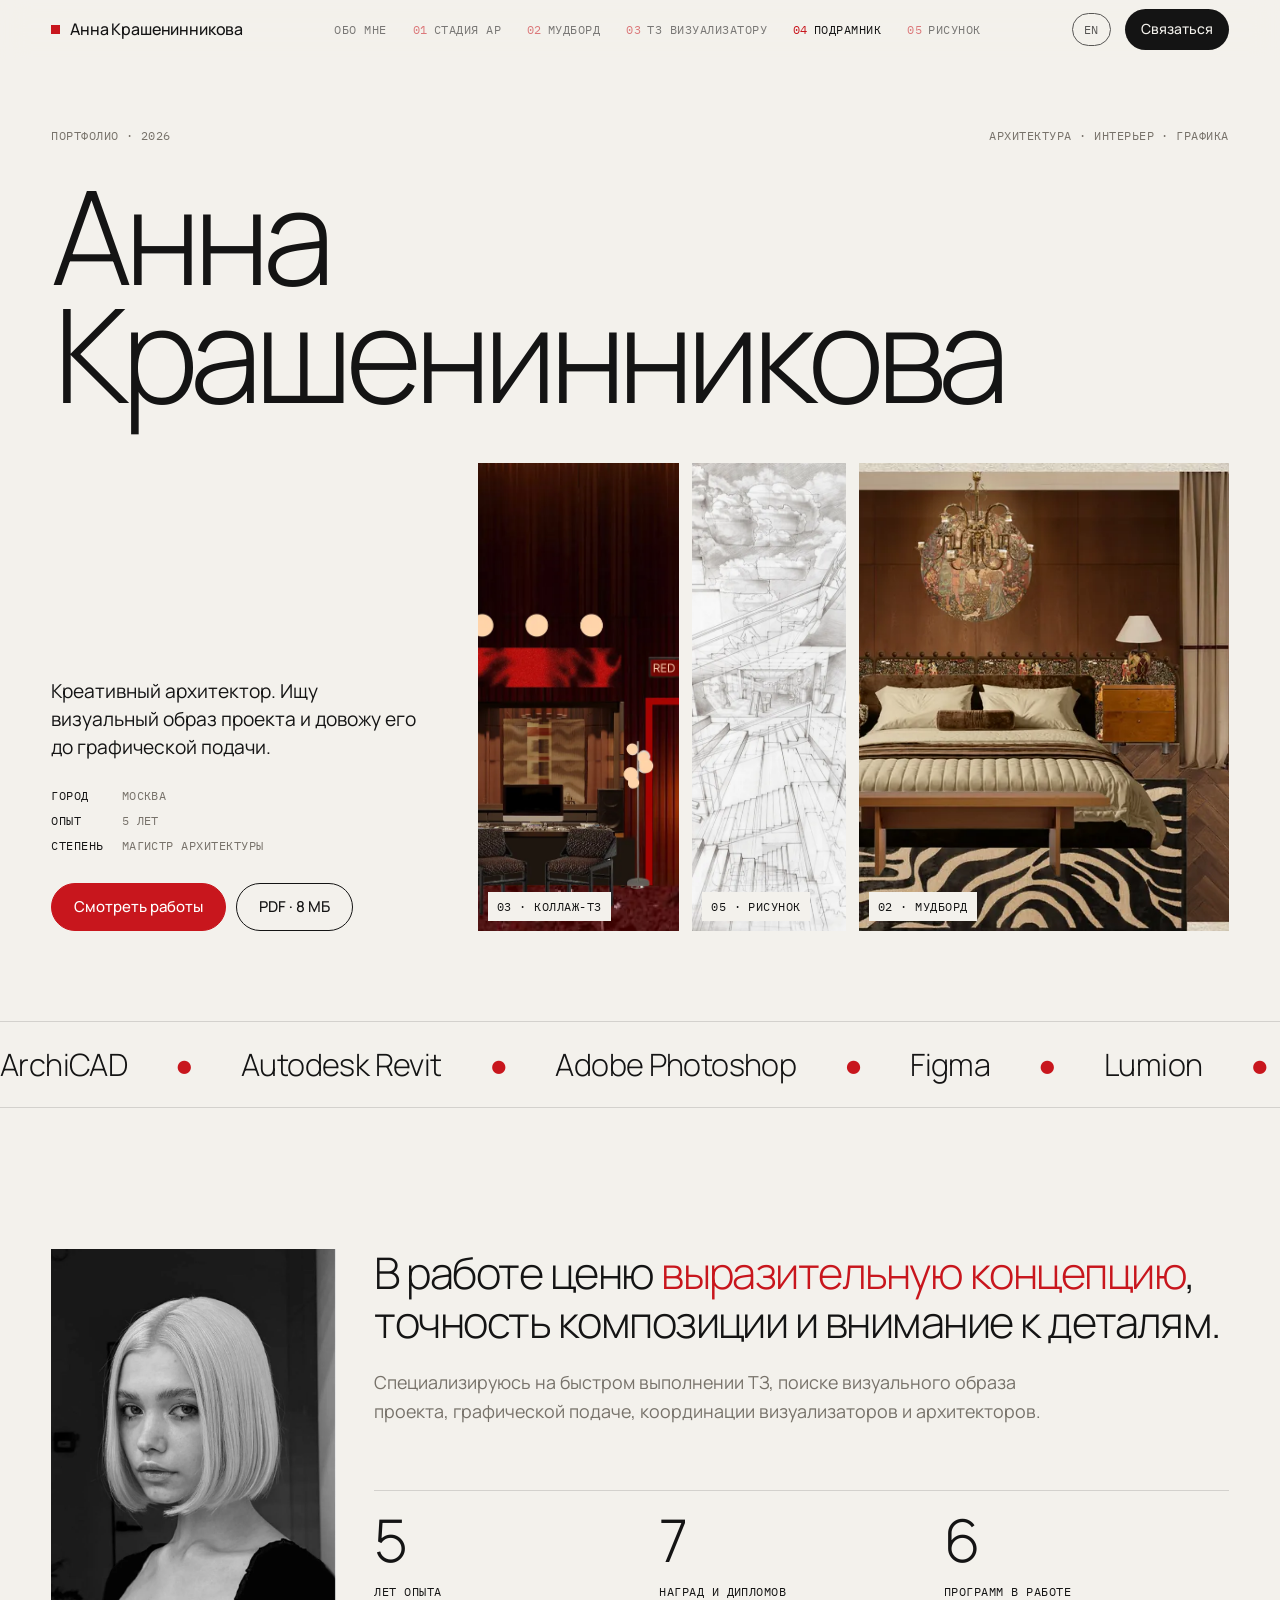
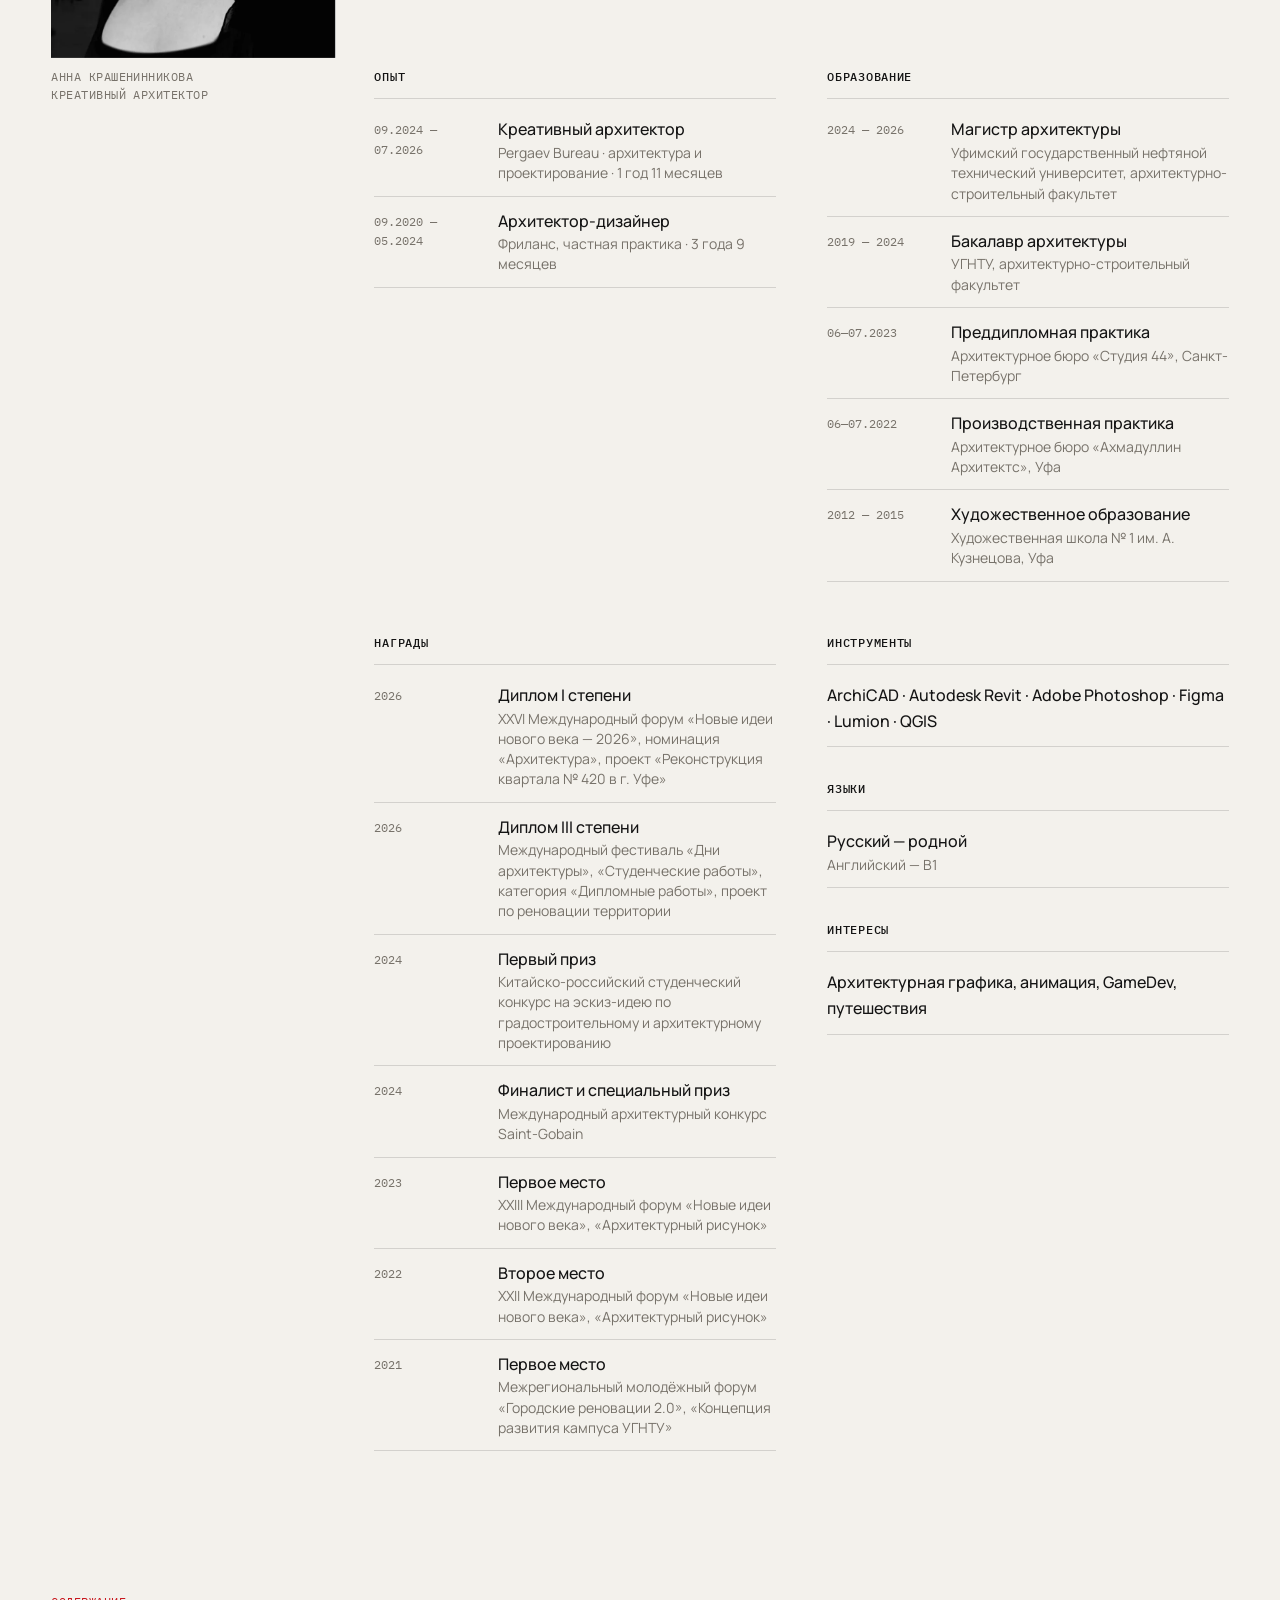
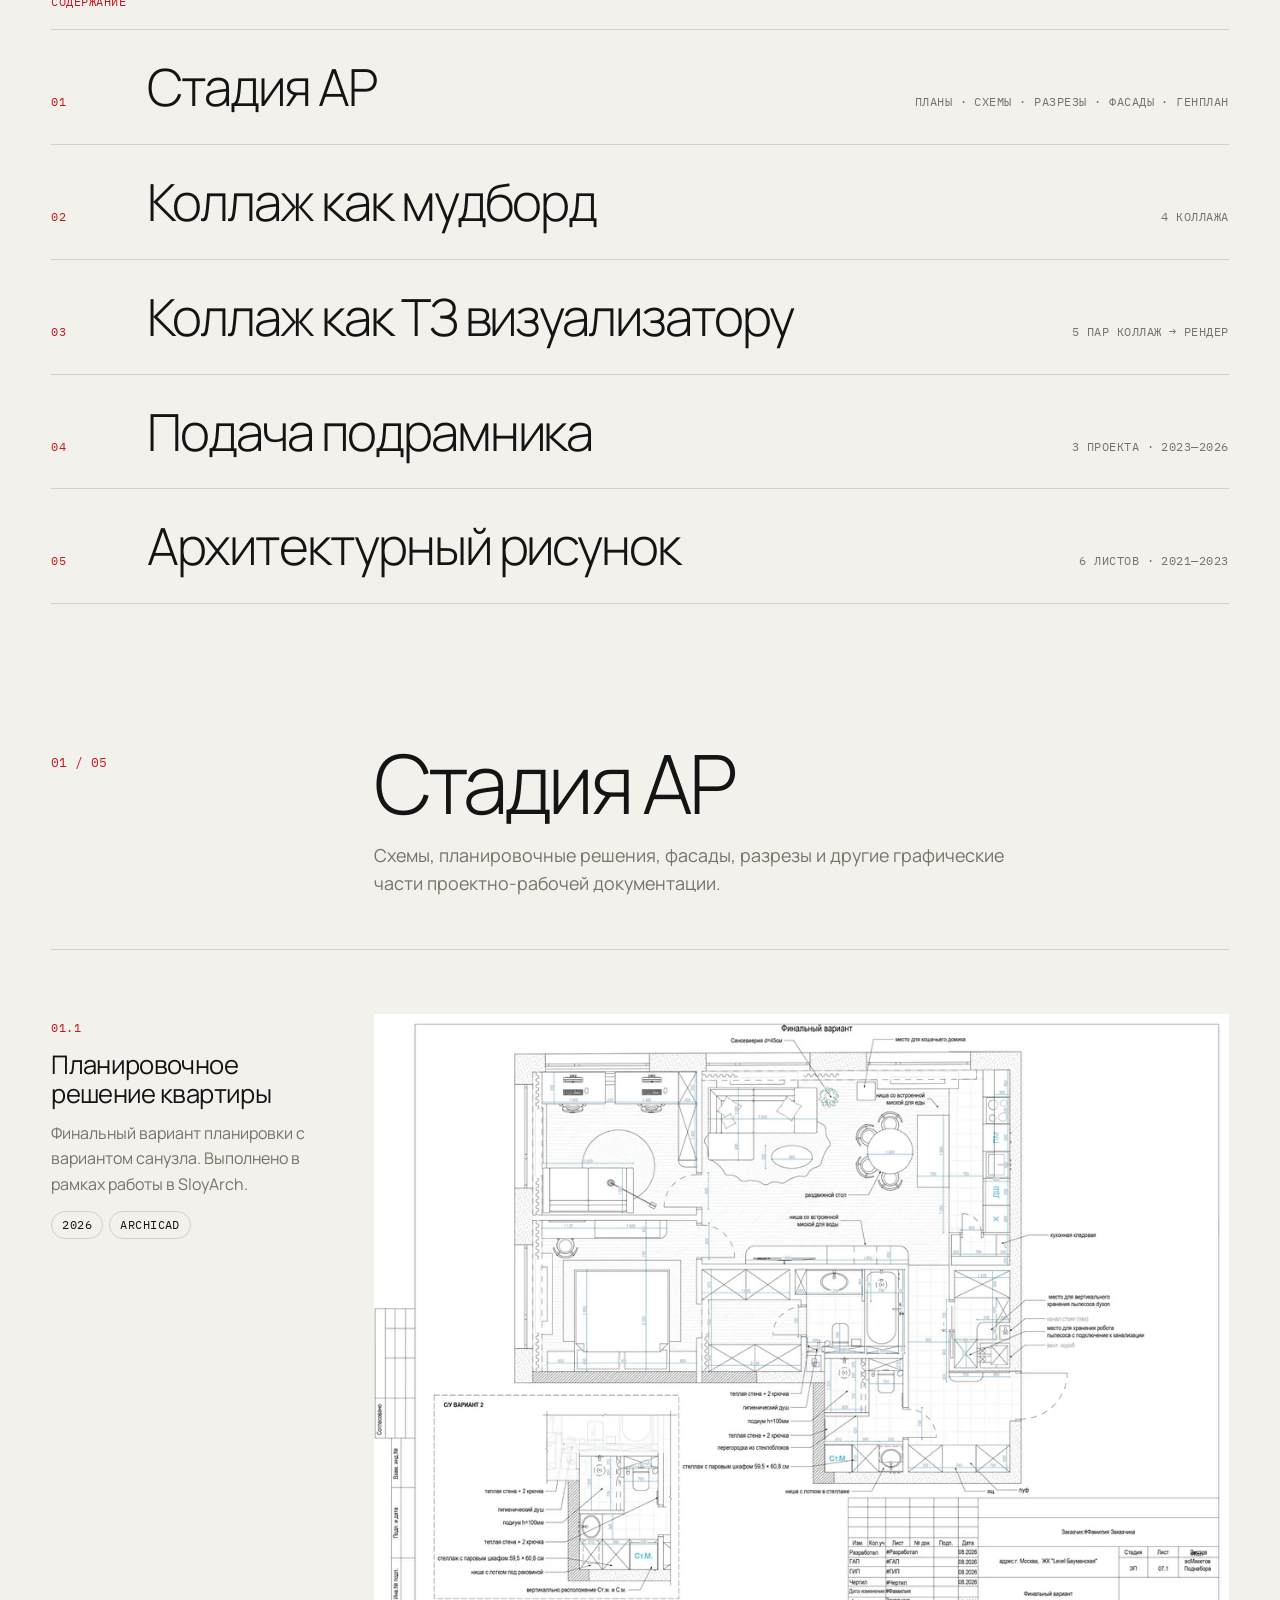
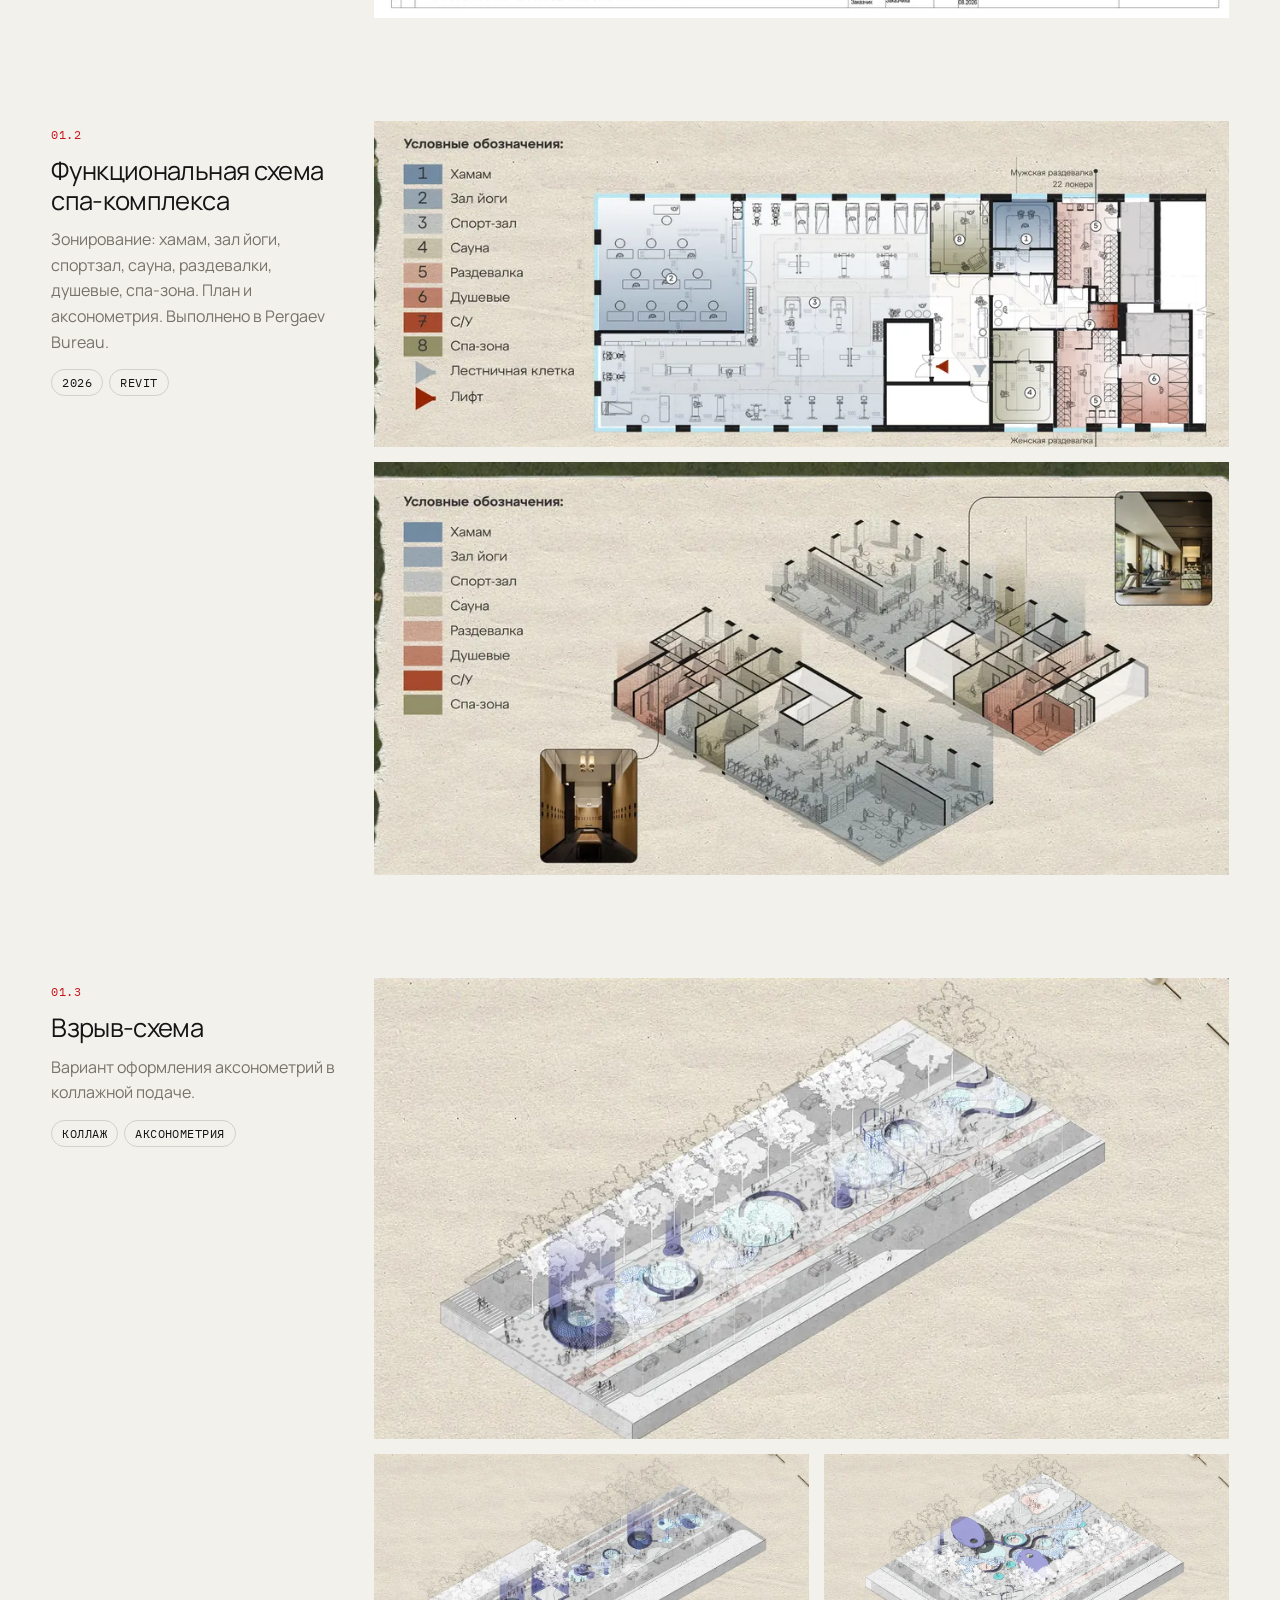
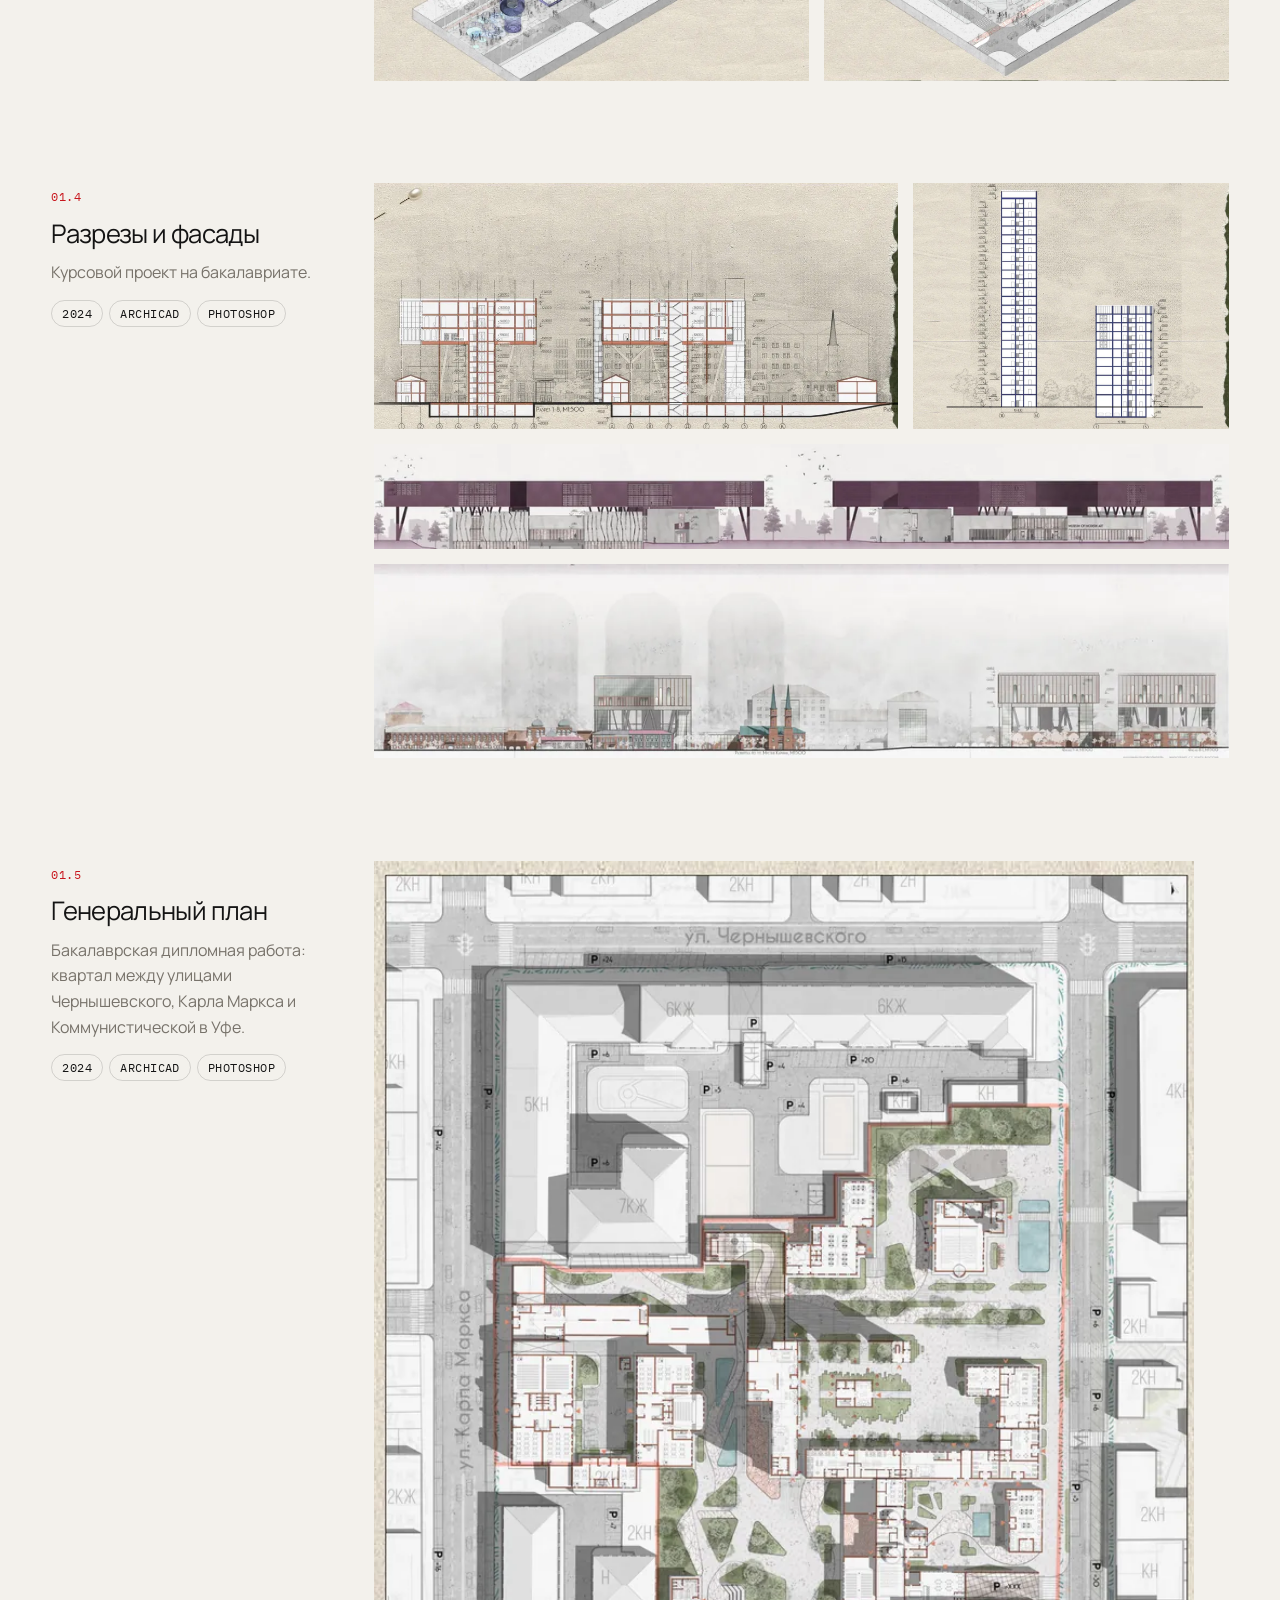
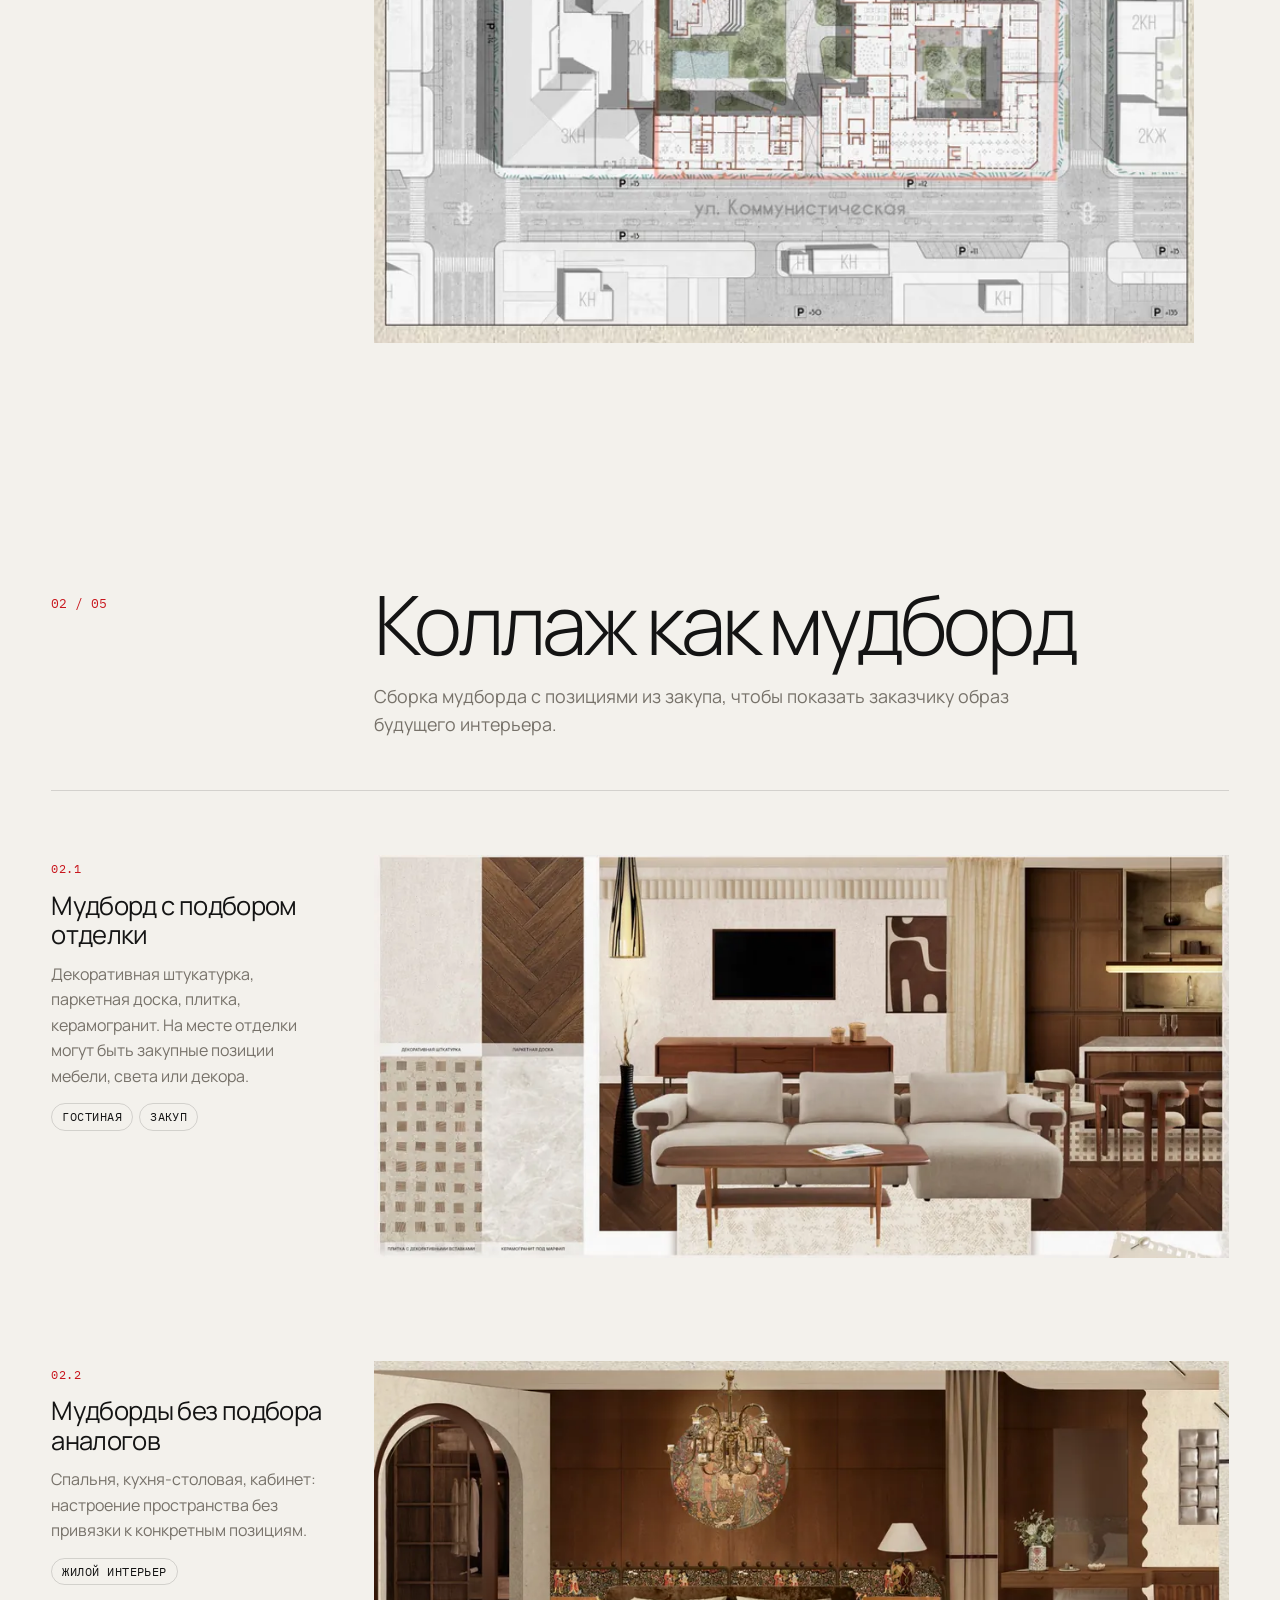
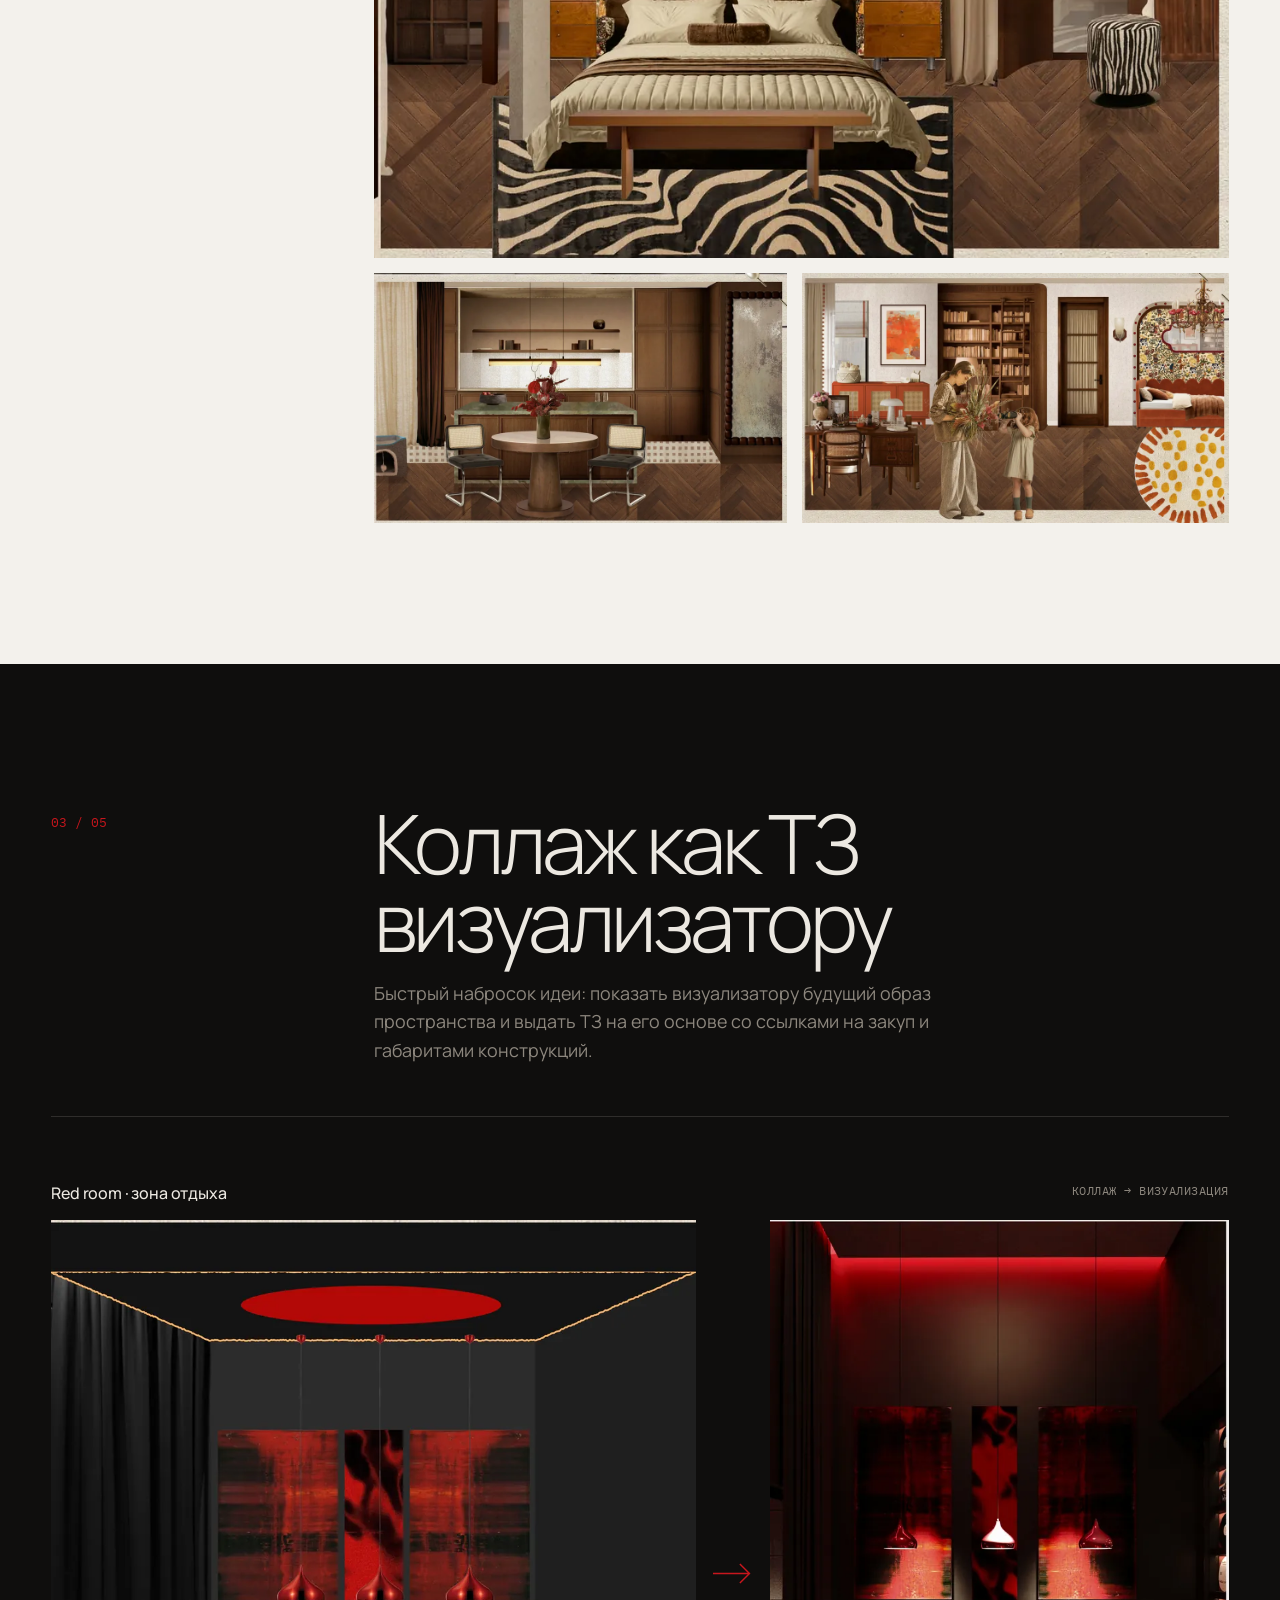
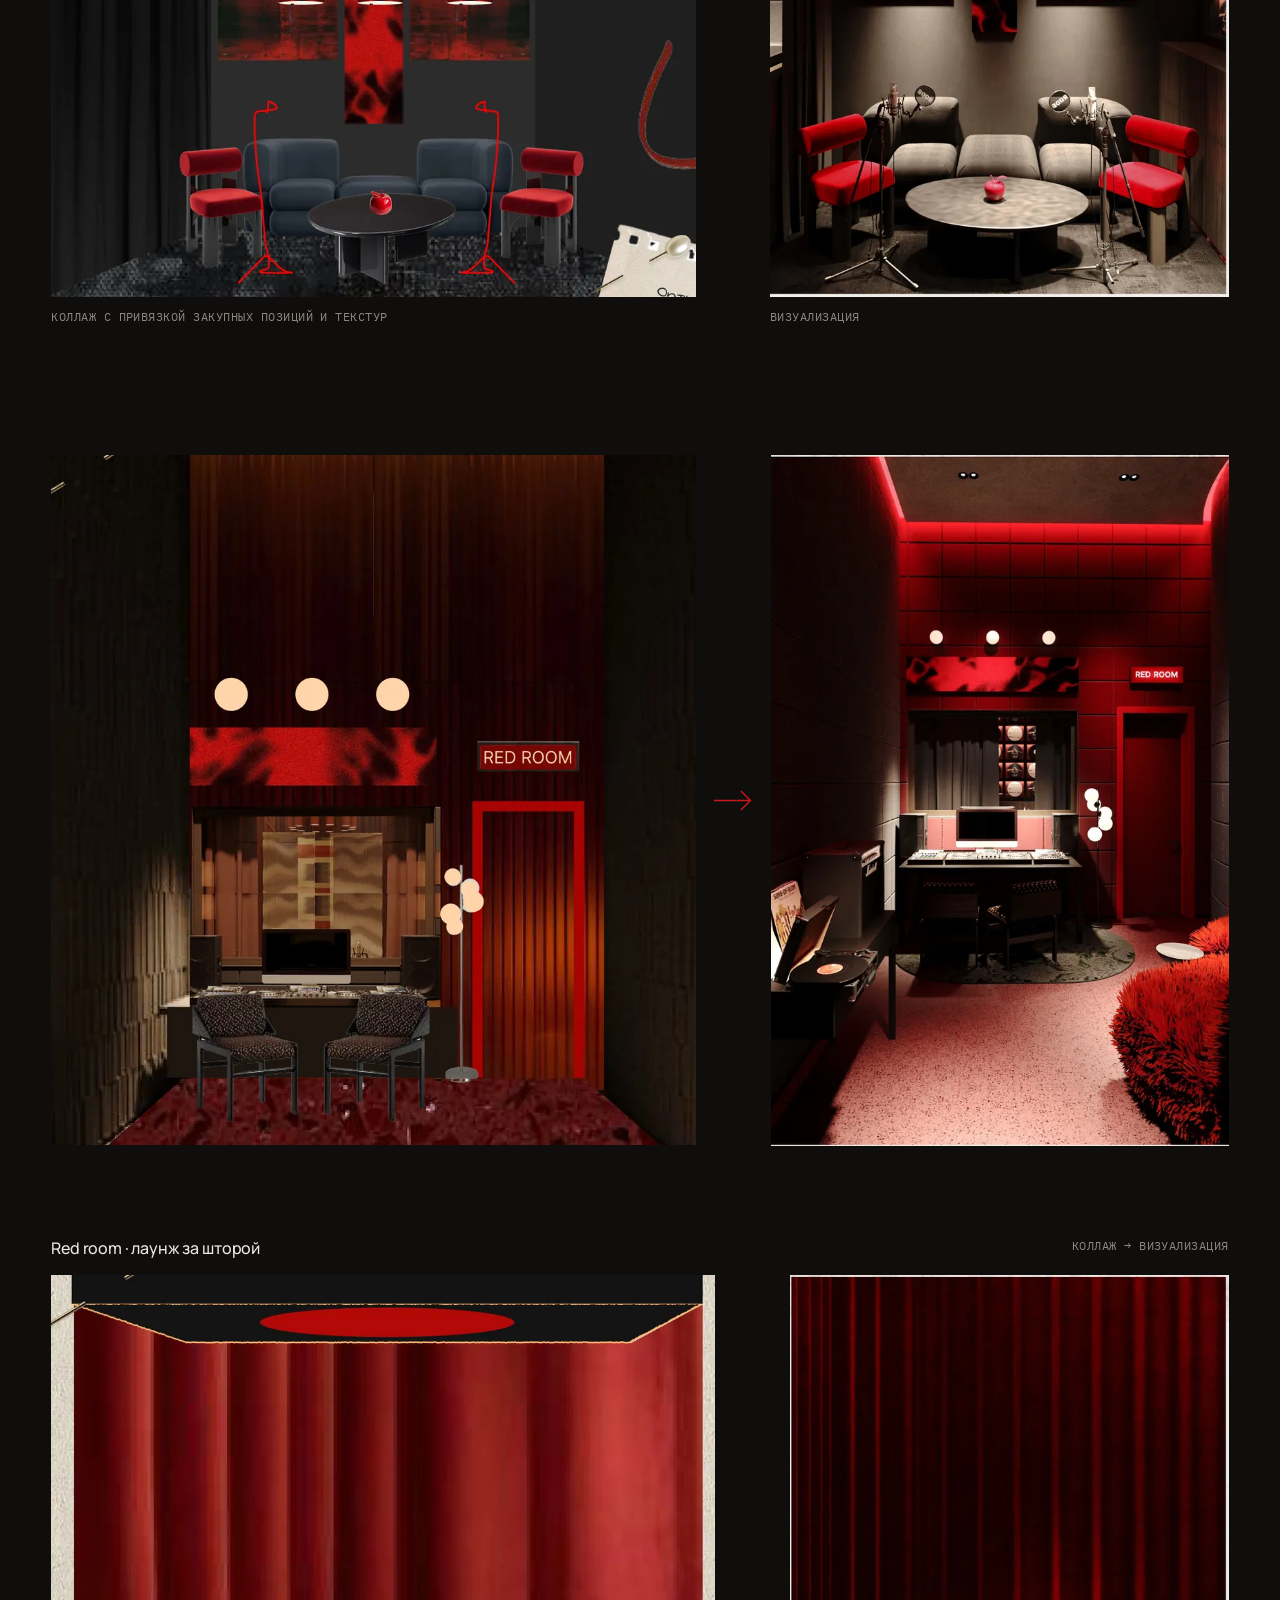
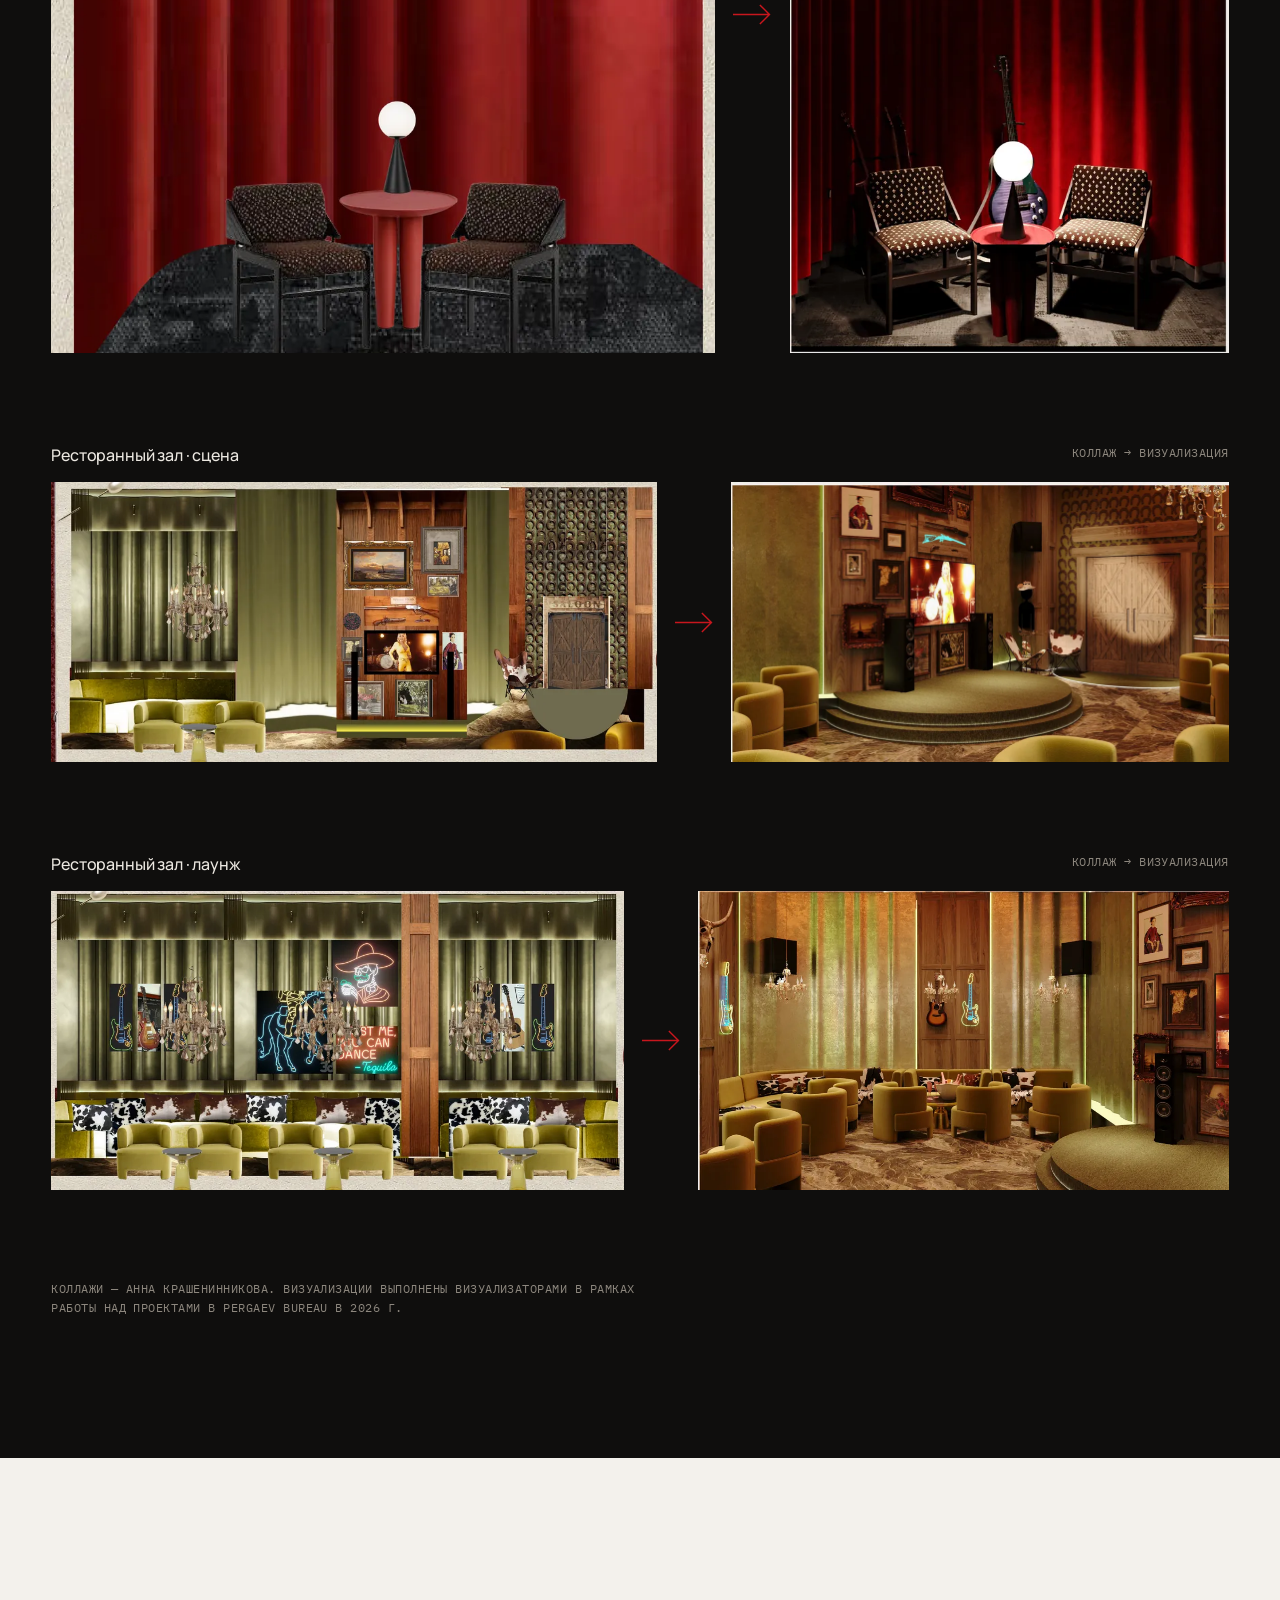
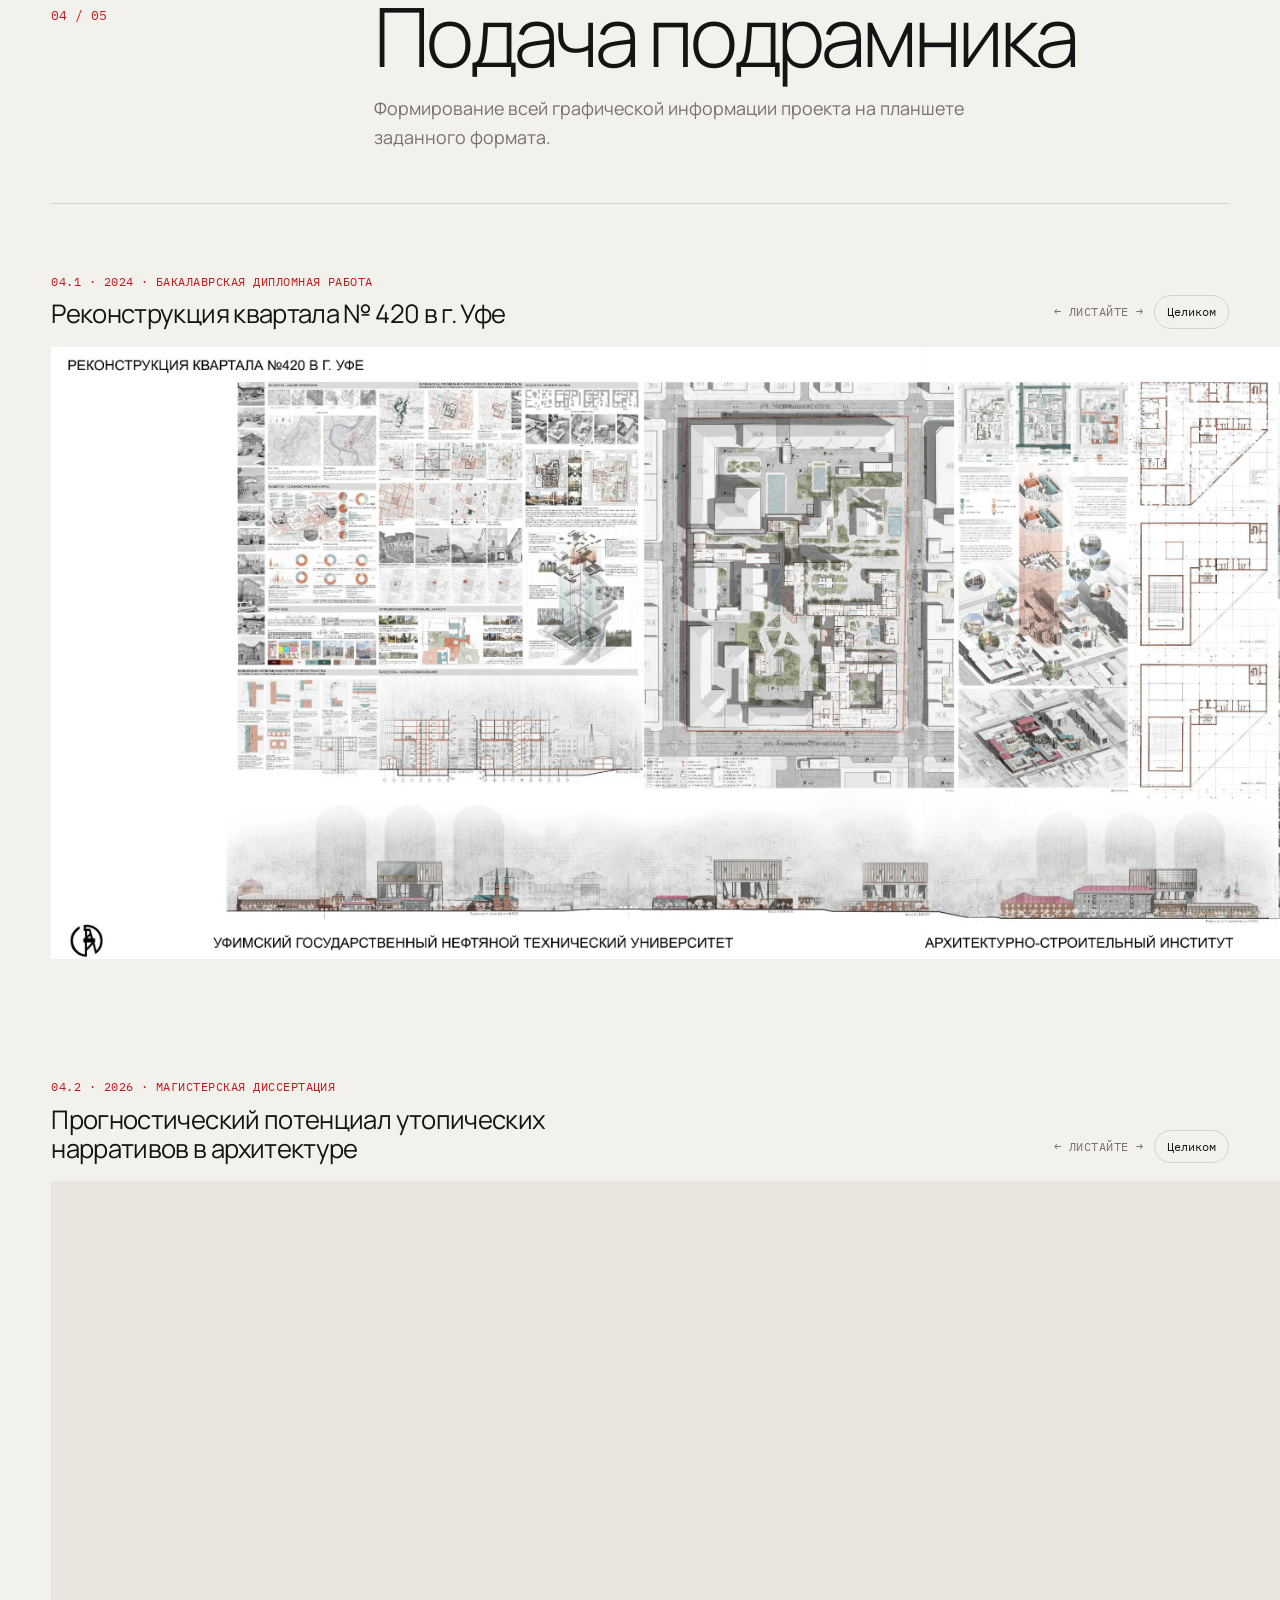
==== commit be5904ff: "Английская версия и переключатель RU/EN" ====
--- a/index.html
+++ b/index.html
@@ -8,273 +8,15 @@
 <meta property="og:type" content="website">
 <meta property="og:title" content="Анна Крашенинникова — архитектор">
 <meta property="og:description" content="Креативный архитектор · магистр архитектуры · 5 лет опыта · Москва">
-<meta property="og:image" content="https://krashmaksim.github.io/anna-portfolio-v2/og.jpg">
+<meta property="og:image" content="https://annkrash.github.io/anna-portfolio-v2/og.jpg">
 <meta name="theme-color" content="#f3f1ec">
+<link rel="alternate" hreflang="ru" href="https://annkrash.github.io/anna-portfolio-v2/">
+<link rel="alternate" hreflang="en" href="https://annkrash.github.io/anna-portfolio-v2/en/">
 <link rel="icon" href="data:image/svg+xml,%3Csvg xmlns='http://www.w3.org/2000/svg' viewBox='0 0 32 32'%3E%3Crect width='32' height='32' fill='%23141414'/%3E%3Crect x='20' y='20' width='6' height='6' fill='%23c8161d'/%3E%3C/svg%3E">
 <link rel="preconnect" href="https://fonts.googleapis.com">
 <link rel="preconnect" href="https://fonts.gstatic.com" crossorigin>
 <link href="https://fonts.googleapis.com/css2?family=Manrope:wght@300;400;500;600&family=IBM+Plex+Mono:wght@400;500&display=swap" rel="stylesheet">
-<style>
-  :root {
-    --bg: #f3f1ec;
-    --bg-2: #e9e6df;
-    --ink: #141414;
-    --mute: #77726a;
-    --line: rgba(20, 20, 20, .14);
-    --red: #c8161d;
-    --dark: #0f0e0d;
-    --dark-ink: #ece8e1;
-    --dark-mute: #8d877e;
-    --dark-line: rgba(236, 232, 225, .14);
-    --pad: clamp(16px, 4vw, 56px);
-    --maxw: 1640px;
-    --mono: "IBM Plex Mono", ui-monospace, Menlo, Consolas, monospace;
-  }
-  * { box-sizing: border-box; }
-  html { scroll-behavior: smooth; scroll-padding-top: 72px; -webkit-text-size-adjust: 100%; }
-  body {
-    margin: 0; background: var(--bg); color: var(--ink);
-    font: 400 16px/1.6 Manrope, "Helvetica Neue", Arial, sans-serif;
-    -webkit-font-smoothing: antialiased; overflow-x: hidden;
-  }
-  a { color: inherit; }
-  img { display: block; max-width: 100%; height: auto; background: var(--bg-2); }
-  .wrap { max-width: var(--maxw); margin: 0 auto; padding-inline: var(--pad); }
-  .mono { font-family: var(--mono); font-size: 12px; letter-spacing: .04em; text-transform: uppercase; }
-  .red { color: var(--red); }
-
-  /* Шапка */
-  .top {
-    position: fixed; inset: 0 0 auto; z-index: 20; height: 60px;
-    display: flex; align-items: center; justify-content: space-between; gap: 24px;
-    padding: 0 var(--pad);
-    background: color-mix(in srgb, var(--bg) 82%, transparent);
-    backdrop-filter: blur(14px) saturate(1.4); -webkit-backdrop-filter: blur(14px) saturate(1.4);
-    border-bottom: 1px solid transparent; transition: border-color .3s, background .3s, color .3s;
-  }
-  .top.scrolled { border-bottom-color: var(--line); }
-  .top.on-dark { background: color-mix(in srgb, var(--dark) 78%, transparent); color: var(--dark-ink); border-bottom-color: var(--dark-line); }
-  .logo { text-decoration: none; display: flex; align-items: center; gap: 10px; font-weight: 500; letter-spacing: -.01em; white-space: nowrap; }
-  .logo i { width: 9px; height: 9px; background: var(--red); display: inline-block; }
-  .menu { display: flex; gap: 26px; }
-  .menu a { text-decoration: none; opacity: .55; transition: opacity .2s; white-space: nowrap; }
-  .menu a:hover, .menu a[aria-current] { opacity: 1; }
-  .menu a span { color: var(--red); margin-right: 6px; }
-  .cta {
-    text-decoration: none; background: var(--ink); color: var(--bg); padding: 9px 16px; border-radius: 999px;
-    font-size: 14px; font-weight: 500; white-space: nowrap; transition: background .2s;
-  }
-  .cta:hover { background: var(--red); }
-  .on-dark .cta { background: var(--dark-ink); color: var(--dark); }
-  .burger { display: none; background: none; border: 0; font: inherit; color: inherit; padding: 8px 0; cursor: pointer; }
-
-  /* Первый экран */
-  .hero { padding-top: clamp(96px, 14vh, 150px); }
-  .hero-kicker { display: flex; justify-content: space-between; gap: 16px; color: var(--mute); margin-bottom: clamp(16px, 3vw, 32px); }
-  h1 {
-    margin: 0; font-weight: 300; font-size: clamp(38px, 10.2vw, 190px); line-height: .9; letter-spacing: -.055em;
-  }
-  h1 .l2 { display: block; padding-left: .02em; }
-  .hero-row {
-    display: grid; grid-template-columns: minmax(0, 4fr) minmax(0, 8fr); gap: clamp(24px, 4vw, 64px);
-    margin-top: clamp(28px, 4vw, 56px); align-items: end;
-  }
-  .hero-lead { font-size: clamp(18px, 1.5vw, 22px); line-height: 1.45; margin: 0 0 24px; max-width: 30em; }
-  .hero-meta { display: grid; grid-template-columns: auto 1fr; gap: 6px 18px; margin: 0 0 28px; color: var(--mute); }
-  .hero-meta dt { color: var(--ink); }
-  .hero-meta dd { margin: 0; }
-  .btns { display: flex; flex-wrap: wrap; gap: 10px; }
-  .btn {
-    display: inline-flex; align-items: center; gap: 10px; min-height: 48px; padding: 0 22px;
-    border-radius: 999px; border: 1px solid currentColor; text-decoration: none; font-weight: 500; font-size: 15px;
-    transition: background .2s, color .2s, border-color .2s;
-  }
-  .btn.solid { background: var(--red); border-color: var(--red); color: #fff; }
-  .btn:hover { background: var(--ink); border-color: var(--ink); color: var(--bg); }
-  .btn svg { width: 16px; height: 16px; }
-  .strip { display: flex; gap: clamp(8px, 1vw, 14px); height: clamp(260px, 52vh, 600px); }
-  .strip a { flex: var(--r) 1 0; position: relative; overflow: hidden; text-decoration: none; min-width: 0; }
-  .strip img { width: 100%; height: 100%; object-fit: cover; transition: transform 1.2s cubic-bezier(.2,.7,.2,1); }
-  .strip a:hover img { transform: scale(1.04); }
-  .strip span {
-    position: absolute; left: 10px; bottom: 10px; background: var(--bg); padding: 5px 9px; color: var(--ink);
-  }
-
-  /* Бегущая строка */
-  .ticker { border-block: 1px solid var(--line); margin-top: clamp(48px, 7vw, 96px); overflow: hidden; white-space: nowrap; }
-  .ticker div { display: inline-flex; gap: 48px; padding: 18px 0; animation: tick 38s linear infinite; font-size: clamp(20px, 2.4vw, 34px); font-weight: 300; letter-spacing: -.02em; }
-  .ticker b { font-weight: 300; color: var(--red); }
-  @keyframes tick { to { transform: translateX(-50%); } }
-
-  /* Общие блоки */
-  section { padding-top: clamp(80px, 11vw, 160px); }
-  .sec-head {
-    display: grid; grid-template-columns: minmax(0, 3fr) minmax(0, 9fr); gap: clamp(16px, 3vw, 48px);
-    padding-bottom: clamp(28px, 4vw, 56px); margin-bottom: clamp(32px, 5vw, 72px); border-bottom: 1px solid var(--line);
-  }
-  .sec-num { font-family: var(--mono); font-size: 13px; color: var(--red); padding-top: .6em; }
-  h2 { margin: 0 0 18px; font-weight: 300; font-size: clamp(40px, 6.4vw, 108px); line-height: .95; letter-spacing: -.05em; }
-  .sec-head p { margin: 0; font-size: clamp(17px, 1.4vw, 21px); color: var(--mute); max-width: 36em; }
-
-  .proj {
-    display: grid; grid-template-columns: minmax(0, 3fr) minmax(0, 9fr); gap: clamp(16px, 3vw, 48px);
-    margin-bottom: clamp(56px, 8vw, 120px);
-  }
-  .proj-meta { position: sticky; top: 84px; align-self: start; }
-  .proj-meta .idx { color: var(--red); }
-  h3 { margin: 10px 0 12px; font-weight: 400; font-size: clamp(22px, 2vw, 30px); line-height: 1.15; letter-spacing: -.025em; }
-  .proj-meta p { margin: 0 0 14px; color: var(--mute); }
-  .tags { display: flex; flex-wrap: wrap; gap: 6px; }
-  .tags li { list-style: none; border: 1px solid var(--line); border-radius: 999px; padding: 3px 10px; }
-  .tags { padding: 0; margin: 0; }
-  .shots { display: grid; gap: clamp(8px, 1.2vw, 16px); }
-  .row { display: flex; gap: clamp(8px, 1.2vw, 16px); }
-  .row > img, .row > figure { flex: var(--r) 1 0; min-width: 0; }
-  .zoomable { cursor: zoom-in; }
-  figure { margin: 0; }
-  figcaption { margin-top: 10px; color: var(--mute); }
-
-  /* Список работ */
-  .index a {
-    display: grid; grid-template-columns: 80px minmax(0, 1fr) auto; align-items: baseline; gap: 16px;
-    padding: clamp(18px, 2.4vw, 30px) 0; border-bottom: 1px solid var(--line); text-decoration: none;
-    transition: padding .35s cubic-bezier(.2,.7,.2,1), color .2s;
-  }
-  .index a:first-child { border-top: 1px solid var(--line); }
-  .index .t { font-size: clamp(26px, 4vw, 60px); font-weight: 300; letter-spacing: -.04em; line-height: 1.05; }
-  .index .c { color: var(--mute); text-align: right; }
-  .index a:hover { padding-left: 18px; color: var(--red); }
-  .peek {
-    position: fixed; z-index: 15; width: 300px; pointer-events: none; opacity: 0; transform: translate(-50%, -50%) scale(.9);
-    transition: opacity .25s, transform .25s; box-shadow: 0 30px 60px -20px rgba(0,0,0,.4);
-  }
-  .peek.on { opacity: 1; transform: translate(-50%, -50%) scale(1); }
-
-  /* Обо мне */
-  .about { display: grid; grid-template-columns: minmax(0, 3fr) minmax(0, 9fr); gap: clamp(16px, 3vw, 48px); }
-  .about-photo img { filter: grayscale(1); aspect-ratio: 829 / 1190; object-fit: cover; }
-  .about-photo figcaption { line-height: 1.5; }
-  .statement { font-size: clamp(26px, 3.4vw, 54px); font-weight: 300; line-height: 1.12; letter-spacing: -.035em; margin: 0 0 22px; }
-  .statement em { font-style: normal; color: var(--red); }
-  .sub { font-size: clamp(17px, 1.4vw, 21px); color: var(--mute); max-width: 38em; margin: 0 0 clamp(36px, 5vw, 64px); }
-  .stats { display: grid; grid-template-columns: repeat(3, minmax(0, 1fr)); border-top: 1px solid var(--line); margin-bottom: clamp(36px, 5vw, 64px); }
-  .stats div { padding: 20px 16px 0 0; }
-  .stats b { display: block; font-weight: 300; font-size: clamp(36px, 4.6vw, 72px); letter-spacing: -.05em; line-height: 1; margin-bottom: 8px; }
-  .cv { display: grid; grid-template-columns: repeat(2, minmax(0, 1fr)); gap: clamp(28px, 4vw, 56px) clamp(24px, 4vw, 64px); }
-  .cv h4 { margin: 0 0 6px; padding-bottom: 12px; border-bottom: 1px solid var(--line); font-family: var(--mono); font-weight: 500; font-size: 12px; letter-spacing: .06em; text-transform: uppercase; }
-  .cv ul { list-style: none; margin: 0; padding: 0; }
-  .cv li { display: grid; grid-template-columns: 112px minmax(0, 1fr); gap: 12px; padding: 12px 0; border-bottom: 1px solid var(--line); }
-  .cv li > span { font-family: var(--mono); font-size: 12px; color: var(--mute); padding-top: 3px; }
-  .cv li b { font-weight: 500; display: block; }
-  .cv li small { color: var(--mute); font-size: 14px; display: block; line-height: 1.45; }
-  .cv .plain li { grid-template-columns: 1fr; }
-
-  /* Тёмный раздел */
-  .dark { background: var(--dark); color: var(--dark-ink); margin-top: clamp(80px, 11vw, 160px); padding-bottom: clamp(80px, 10vw, 140px); }
-  .dark .sec-head { border-color: var(--dark-line); }
-  .dark .sec-head p, .dark figcaption, .dark .proj-meta p { color: var(--dark-mute); }
-  .dark img { background: #1d1b19; }
-  .pair { display: flex; align-items: flex-start; gap: clamp(8px, 1.4vw, 20px); margin-bottom: clamp(48px, 7vw, 100px); }
-  .pair figure { flex: var(--r) 1 0; min-width: 0; }
-  .pair .arrow { flex: none; align-self: center; width: clamp(28px, 3vw, 44px); color: var(--red); }
-  .pair-head { display: flex; justify-content: space-between; gap: 16px; margin-bottom: 14px; color: var(--dark-mute); }
-  .pair-head b { color: var(--dark-ink); font-weight: 500; font-family: Manrope, sans-serif; text-transform: none; letter-spacing: -.01em; font-size: 16px; }
-  .credit { color: var(--dark-mute); max-width: 52em; }
-
-  /* Подрамники */
-  .pan-wrap { margin-bottom: clamp(56px, 8vw, 110px); }
-  .pan-head { display: flex; justify-content: space-between; align-items: end; gap: 16px; margin-bottom: 18px; flex-wrap: wrap; }
-  .pan-head h3 { margin: 6px 0 0; max-width: 24em; }
-  .pan {
-    overflow-x: auto; overflow-y: hidden; cursor: grab; scrollbar-width: thin;
-    padding: 0 var(--pad) 12px; overscroll-behavior-x: contain;
-  }
-  .pan.drag { cursor: grabbing; }
-  .pan img { height: clamp(320px, 68vh, 760px); width: auto; max-width: none; user-select: none; -webkit-user-drag: none; }
-  .pan-hint { display: flex; align-items: center; gap: 10px; color: var(--mute); }
-  .pan-hint button { font: inherit; background: none; border: 1px solid var(--line); border-radius: 999px; padding: 6px 12px; cursor: pointer; color: var(--ink); }
-  .pan-hint button:hover { border-color: var(--ink); }
-
-  /* Рисунок */
-  .draw-grid { display: grid; grid-template-columns: minmax(0, 5fr) minmax(0, 7fr); gap: clamp(8px, 1.2vw, 16px); align-items: start; }
-  .award { display: inline-flex; align-items: center; gap: 10px; border: 1px solid var(--red); color: var(--red); border-radius: 999px; padding: 6px 14px; margin-bottom: 14px; }
-
-  /* Контакты */
-  .contact { background: var(--red); color: #fff; margin-top: clamp(80px, 11vw, 160px); padding: clamp(64px, 9vw, 130px) 0 32px; }
-  .contact .mono { opacity: .75; }
-  .big-link {
-    display: block; text-decoration: none; font-weight: 300; font-size: clamp(30px, 7.4vw, 132px);
-    letter-spacing: -.05em; line-height: 1.02; border-bottom: 1px solid rgba(255,255,255,.35); padding: 10px 0 18px;
-    overflow-wrap: anywhere; transition: padding .35s cubic-bezier(.2,.7,.2,1);
-  }
-  .big-link:hover { padding-left: 16px; }
-  .contact-foot { display: flex; flex-wrap: wrap; justify-content: space-between; gap: 16px; margin-top: clamp(48px, 7vw, 96px); align-items: center; }
-  .contact .btn { border-color: rgba(255,255,255,.7); }
-  .contact .btn:hover { background: #fff; color: var(--red); border-color: #fff; }
-
-  /* Появление при прокрутке */
-  .js .rv { opacity: 0; transform: translateY(28px); transition: opacity .9s cubic-bezier(.2,.7,.2,1), transform .9s cubic-bezier(.2,.7,.2,1); }
-  .js .rv.in { opacity: 1; transform: none; }
-  @media (prefers-reduced-motion: reduce) {
-    html { scroll-behavior: auto; }
-    .js .rv { opacity: 1; transform: none; transition: none; }
-    .ticker div { animation: none; }
-  }
-
-  /* Просмотрщик */
-  .lb { position: fixed; inset: 0; z-index: 50; background: #0b0a09; color: #fff; display: none; flex-direction: column; }
-  .lb.open { display: flex; }
-  .lb-top { display: flex; align-items: center; justify-content: space-between; gap: 12px; padding: 8px 8px 8px 18px; padding-top: max(8px, env(safe-area-inset-top)); color: #a9a298; flex: none; }
-  .lb-btns { display: flex; gap: 4px; }
-  .lb button { background: none; border: 0; color: #fff; width: 44px; height: 44px; border-radius: 50%; cursor: pointer; display: grid; place-items: center; }
-  .lb button:hover { background: rgba(255,255,255,.12); }
-  .lb button svg { width: 22px; height: 22px; }
-  .lb-stage { flex: 1; overflow: auto; position: relative; display: grid; place-items: center; overscroll-behavior: contain; padding: 0 12px; }
-  .lb-stage img { max-width: 100%; max-height: 100%; background: none; cursor: zoom-in; user-select: none; -webkit-user-drag: none; }
-  .lb.zoomed .lb-stage { display: block; padding: 0; }
-  .lb.zoomed .lb-stage img { max-width: none; max-height: none; cursor: zoom-out; }
-  .lb-nav { position: absolute; top: 50%; transform: translateY(-50%); z-index: 2; background: rgba(0,0,0,.4) !important; }
-  .lb-prev { left: 8px; } .lb-next { right: 8px; }
-  .lb.zoomed .lb-nav { display: none; }
-  .lb-cap { text-align: center; color: #a9a298; padding: 10px 16px max(12px, env(safe-area-inset-bottom)); flex: none; }
-
-  @media (max-width: 1000px) {
-    .menu { display: none; }
-    .burger { display: block; }
-    .top.open .menu {
-      display: flex; flex-direction: column; gap: 0; position: absolute; top: 60px; left: 0; right: 0;
-      background: var(--bg); color: var(--ink); padding: 8px var(--pad) 20px; border-bottom: 1px solid var(--line);
-    }
-    .top.open .menu a { opacity: 1; padding: 14px 0; border-bottom: 1px solid var(--line); font-size: 20px; font-weight: 300; }
-    .hero-row, .sec-head, .proj, .about { grid-template-columns: 1fr; }
-    .proj-meta { position: static; }
-    .about-photo { max-width: 260px; }
-    .strip { order: -1; }
-  }
-  @media (max-width: 700px) {
-    .cta { display: none; }
-    .hero-kicker span:last-child { display: none; }
-    .strip { height: auto; overflow-x: auto; scroll-snap-type: x mandatory; scroll-padding-inline: var(--pad); margin: 0 calc(-1 * var(--pad)); padding: 0 var(--pad); }
-    .strip a { flex: 0 0 auto; height: 300px; scroll-snap-align: start; }
-    .strip img { width: auto; height: 100%; max-width: none; }
-    .row.scroll { overflow-x: auto; scroll-snap-type: x mandatory; scroll-padding-inline: var(--pad); margin: 0 calc(-1 * var(--pad)); padding: 0 var(--pad); }
-    .row.scroll > img { flex: 0 0 82%; scroll-snap-align: center; }
-    .row.stack, .pair { flex-direction: column; }
-    .row.stack > img, .row.stack > figure, .pair figure { flex: none; width: 100%; }
-    .pair .arrow { transform: rotate(90deg); margin: -4px 0; }
-    .stats { grid-template-columns: 1fr 1fr 1fr; }
-    .stats b { font-size: 34px; }
-    .cv { grid-template-columns: 1fr; }
-    .cv li { grid-template-columns: 92px minmax(0, 1fr); }
-    .index a { grid-template-columns: 44px minmax(0, 1fr); }
-    .index .c { grid-column: 2; text-align: left; }
-    .draw-grid { grid-template-columns: 1fr; }
-    .row.quad { flex-wrap: wrap; }
-    .row.quad > img { flex: 0 0 calc(50% - 5px); }
-    .pan img { height: 58vh; }
-    .lb-nav { display: none; }
-  }
-</style>
+<link rel="stylesheet" href="assets/site.css">
 </head>
 <body>
 <script>document.documentElement.classList.add("js")</script>
@@ -289,8 +31,11 @@
     <a href="#podramnik"><span>04</span>Подрамник</a>
     <a href="#drawing"><span>05</span>Рисунок</a>
   </nav>
-  <a class="cta" href="#contact">Связаться</a>
-  <button class="burger mono" aria-expanded="false" aria-label="Открыть меню">Меню</button>
+  <div class="top-r">
+    <a class="lang mono" href="en/" hreflang="en" lang="en" title="English version">EN</a>
+    <a class="cta" href="#contact">Связаться</a>
+    <button class="burger mono" aria-expanded="false" aria-label="Открыть меню" data-menu="Меню" data-close="Закрыть">Меню</button>
+  </div>
 </header>
 
 <main id="top">
@@ -601,7 +346,7 @@
     <div class="contact-foot">
       <div class="btns">
         <a class="btn" href="Anna_Krasheninnikova_portfolio.pdf" download>Скачать PDF</a>
-        <a class="btn" href="https://krashmaksim.github.io/anna-portfolio/">Классическая версия</a>
+        <a class="btn" href="https://annkrash.github.io/anna-portfolio/">Классическая версия</a>
       </div>
       <span class="mono">Москва · © 2026 Анна Крашенинникова</span>
     </div>
@@ -626,120 +371,6 @@
   <div class="lb-cap mono"></div>
 </div>
 
-<script>
-  // Шапка: тень при прокрутке, тёмный режим над тёмным разделом, активный пункт меню
-  const top_ = document.querySelector(".top"), dark = document.querySelector(".dark");
-  const onScroll = () => {
-    top_.classList.toggle("scrolled", scrollY > 10);
-    const r = dark.getBoundingClientRect();
-    top_.classList.toggle("on-dark", r.top < 60 && r.bottom > 60);
-  };
-  addEventListener("scroll", onScroll, { passive: true }); onScroll();
-
-  const links = [...document.querySelectorAll(".menu a")];
-  const secObs = new IntersectionObserver(es => es.forEach(e => {
-    if (e.isIntersecting) links.forEach(a => a.toggleAttribute("aria-current", a.hash === "#" + e.target.id));
-  }), { rootMargin: "-45% 0px -50% 0px" });
-  document.querySelectorAll("section[id]").forEach(s => secObs.observe(s));
-
-  const burger = document.querySelector(".burger");
-  burger.onclick = () => { const o = top_.classList.toggle("open"); burger.setAttribute("aria-expanded", o); burger.textContent = o ? "Закрыть" : "Меню"; };
-  document.querySelectorAll(".menu a").forEach(a => a.addEventListener("click", () => { top_.classList.remove("open"); burger.textContent = "Меню"; }));
-
-  // Появление при прокрутке
-  const rvObs = new IntersectionObserver(es => es.forEach(e => { if (e.isIntersecting) { e.target.classList.add("in"); rvObs.unobserve(e.target); } }), { rootMargin: "0px 0px -8% 0px" });
-  document.querySelectorAll(".rv").forEach(el => rvObs.observe(el));
-
-  // Превью при наведении на пункт содержания
-  const peek = document.querySelector(".peek");
-  if (matchMedia("(hover: hover)").matches) {
-    document.querySelectorAll("[data-peek]").forEach(a => {
-      a.addEventListener("mouseenter", () => { peek.src = a.dataset.peek; peek.classList.add("on"); });
-      a.addEventListener("mouseleave", () => peek.classList.remove("on"));
-      a.addEventListener("mousemove", e => { peek.style.left = e.clientX + 170 + "px"; peek.style.top = e.clientY + "px"; });
-    });
-  }
-
-  // Подрамники: перетаскивание мышью
-  document.querySelectorAll(".pan").forEach(p => {
-    let x0 = 0, s0 = 0, down = false;
-    p.addEventListener("pointerdown", e => { if (e.pointerType !== "mouse") return; down = true; p.moved = false; x0 = e.clientX; s0 = p.scrollLeft; });
-    addEventListener("pointermove", e => { if (!down) return; const dx = e.clientX - x0; if (Math.abs(dx) > 4) { p.moved = true; p.classList.add("drag"); } p.scrollLeft = s0 - dx; });
-    addEventListener("pointerup", () => { down = false; p.classList.remove("drag"); });
-  });
-
-  // Просмотрщик
-  const items = [...document.querySelectorAll("main img[data-full]")].filter((im, i, a) => a.findIndex(o => o.dataset.full === im.dataset.full) === i);
-  items.forEach(im => im.classList.add("zoomable"));
-  const lb = document.querySelector(".lb"), stage = lb.querySelector(".lb-stage"), big = stage.querySelector("img");
-  const count = lb.querySelector(".lb-count"), cap = lb.querySelector(".lb-cap");
-  let cur = 0, lastFocus = null;
-
-  function show(i) {
-    cur = (i + items.length) % items.length;
-    unzoom();
-    const it = items[cur];
-    big.src = it.currentSrc || it.src;
-    const hi = new Image();
-    hi.onload = () => { if (items[cur] === it) big.src = hi.src; };
-    hi.src = it.dataset.full;
-    big.alt = it.alt; cap.textContent = it.alt;
-    count.textContent = `${cur + 1} / ${items.length}`;
-  }
-  function open(i) {
-    lastFocus = document.activeElement;
-    lb.classList.add("open"); document.body.style.overflow = "hidden";
-    show(i); lb.querySelector(".lb-close").focus();
-    history.pushState({ lb: 1 }, "");
-  }
-  function close(fromHistory) {
-    if (!lb.classList.contains("open")) return;
-    lb.classList.remove("open"); document.body.style.overflow = "";
-    unzoom(); lastFocus?.focus();
-    if (!fromHistory && history.state?.lb) history.back();
-  }
-  function zoom(cx, cy) {
-    const r = big.getBoundingClientRect(), ratio = big.naturalWidth / big.naturalHeight || 1.4;
-    const fx = cx != null ? (cx - r.left) / r.width : .5, fy = cy != null ? (cy - r.top) / r.height : .5;
-    const w = Math.max(r.width * 2.2, stage.clientHeight * ratio, 1200);
-    lb.classList.add("zoomed"); big.style.width = w + "px";
-    stage.scrollLeft = fx * w - stage.clientWidth / 2;
-    stage.scrollTop = fy * (w / ratio) - stage.clientHeight / 2;
-  }
-  function unzoom() { lb.classList.remove("zoomed"); big.style.width = ""; stage.scrollTo(0, 0); }
-
-  document.addEventListener("click", e => {
-    const im = e.target.closest("main img[data-full]");
-    if (im) {
-      if (im.closest(".pan")?.moved) return;
-      if (im.closest(".strip")) return;
-      e.preventDefault();
-      open(items.findIndex(o => o.dataset.full === im.dataset.full));
-    }
-    const b = e.target.closest("[data-open]");
-    if (b) open(items.findIndex(o => o.dataset.full.includes("/" + b.dataset.open + "-")));
-  });
-  big.addEventListener("click", e => lb.classList.contains("zoomed") ? unzoom() : zoom(e.clientX, e.clientY));
-  lb.querySelector(".lb-zoom").onclick = () => lb.classList.contains("zoomed") ? unzoom() : zoom();
-  lb.querySelector(".lb-close").onclick = () => close();
-  lb.querySelector(".lb-prev").onclick = () => show(cur - 1);
-  lb.querySelector(".lb-next").onclick = () => show(cur + 1);
-  stage.addEventListener("click", e => { if (e.target === stage) close(); });
-  addEventListener("popstate", () => close(true));
-  addEventListener("keydown", e => {
-    if (!lb.classList.contains("open")) return;
-    if (e.key === "Escape") close();
-    else if (e.key === "ArrowRight" && !lb.classList.contains("zoomed")) show(cur + 1);
-    else if (e.key === "ArrowLeft" && !lb.classList.contains("zoomed")) show(cur - 1);
-  });
-  let sx = null, sy = 0;
-  stage.addEventListener("touchstart", e => { sx = e.touches.length === 1 && !lb.classList.contains("zoomed") ? e.touches[0].clientX : null; sy = e.touches[0].clientY; }, { passive: true });
-  stage.addEventListener("touchend", e => {
-    if (sx == null || (window.visualViewport && visualViewport.scale > 1.01)) return;
-    const dx = e.changedTouches[0].clientX - sx, dy = e.changedTouches[0].clientY - sy;
-    if (Math.abs(dx) > 50 && Math.abs(dx) > Math.abs(dy) * 1.5) show(cur + (dx < 0 ? 1 : -1));
-    sx = null;
-  });
-</script>
+<script src="assets/site.js"></script>
 </body>
 </html>
--- a/assets/site.css
+++ b/assets/site.css
@@ -0,0 +1,262 @@
+  :root {
+    --bg: #f3f1ec;
+    --bg-2: #e9e6df;
+    --ink: #141414;
+    --mute: #77726a;
+    --line: rgba(20, 20, 20, .14);
+    --red: #c8161d;
+    --dark: #0f0e0d;
+    --dark-ink: #ece8e1;
+    --dark-mute: #8d877e;
+    --dark-line: rgba(236, 232, 225, .14);
+    --pad: clamp(16px, 4vw, 56px);
+    --maxw: 1640px;
+    --mono: "IBM Plex Mono", ui-monospace, Menlo, Consolas, monospace;
+  }
+  * { box-sizing: border-box; }
+  html { scroll-behavior: smooth; scroll-padding-top: 72px; -webkit-text-size-adjust: 100%; }
+  body {
+    margin: 0; background: var(--bg); color: var(--ink);
+    font: 400 16px/1.6 Manrope, "Helvetica Neue", Arial, sans-serif;
+    -webkit-font-smoothing: antialiased; overflow-x: hidden;
+  }
+  a { color: inherit; }
+  img { display: block; max-width: 100%; height: auto; background: var(--bg-2); }
+  .wrap { max-width: var(--maxw); margin: 0 auto; padding-inline: var(--pad); }
+  .mono { font-family: var(--mono); font-size: 12px; letter-spacing: .04em; text-transform: uppercase; }
+  .red { color: var(--red); }
+
+  /* Шапка */
+  .top {
+    position: fixed; inset: 0 0 auto; z-index: 20; height: 60px;
+    display: flex; align-items: center; justify-content: space-between; gap: 24px;
+    padding: 0 var(--pad);
+    background: color-mix(in srgb, var(--bg) 82%, transparent);
+    backdrop-filter: blur(14px) saturate(1.4); -webkit-backdrop-filter: blur(14px) saturate(1.4);
+    border-bottom: 1px solid transparent; transition: border-color .3s, background .3s, color .3s;
+  }
+  .top.scrolled { border-bottom-color: var(--line); }
+  .top.on-dark { background: color-mix(in srgb, var(--dark) 78%, transparent); color: var(--dark-ink); border-bottom-color: var(--dark-line); }
+  .logo { text-decoration: none; display: flex; align-items: center; gap: 10px; font-weight: 500; letter-spacing: -.01em; white-space: nowrap; }
+  .logo i { width: 9px; height: 9px; background: var(--red); display: inline-block; }
+  .menu { display: flex; gap: 26px; }
+  .menu a { text-decoration: none; opacity: .55; transition: opacity .2s; white-space: nowrap; }
+  .menu a:hover, .menu a[aria-current] { opacity: 1; }
+  .menu a span { color: var(--red); margin-right: 6px; }
+  .cta {
+    text-decoration: none; background: var(--ink); color: var(--bg); padding: 9px 16px; border-radius: 999px;
+    font-size: 14px; font-weight: 500; white-space: nowrap; transition: background .2s;
+  }
+  .cta:hover { background: var(--red); }
+  .on-dark .cta { background: var(--dark-ink); color: var(--dark); }
+  .top-r { display: flex; align-items: center; gap: 14px; }
+  .lang { text-decoration: none; border: 1px solid currentColor; border-radius: 999px; padding: 6px 11px; opacity: .7; transition: opacity .2s; }
+  .lang:hover { opacity: 1; }
+  .burger { display: none; background: none; border: 0; font: inherit; color: inherit; padding: 8px 0; cursor: pointer; }
+
+  /* Первый экран */
+  .hero { padding-top: clamp(96px, 14vh, 150px); }
+  .hero-kicker { display: flex; justify-content: space-between; gap: 16px; color: var(--mute); margin-bottom: clamp(16px, 3vw, 32px); }
+  h1 {
+    margin: 0; font-weight: 300; font-size: clamp(38px, 10.2vw, 190px); line-height: .9; letter-spacing: -.055em;
+  }
+  h1 .l2 { display: block; padding-left: .02em; }
+  .hero-row {
+    display: grid; grid-template-columns: minmax(0, 4fr) minmax(0, 8fr); gap: clamp(24px, 4vw, 64px);
+    margin-top: clamp(28px, 4vw, 56px); align-items: end;
+  }
+  .hero-lead { font-size: clamp(18px, 1.5vw, 22px); line-height: 1.45; margin: 0 0 24px; max-width: 30em; }
+  .hero-meta { display: grid; grid-template-columns: auto 1fr; gap: 6px 18px; margin: 0 0 28px; color: var(--mute); }
+  .hero-meta dt { color: var(--ink); }
+  .hero-meta dd { margin: 0; }
+  .btns { display: flex; flex-wrap: wrap; gap: 10px; }
+  .btn {
+    display: inline-flex; align-items: center; gap: 10px; min-height: 48px; padding: 0 22px;
+    border-radius: 999px; border: 1px solid currentColor; text-decoration: none; font-weight: 500; font-size: 15px;
+    transition: background .2s, color .2s, border-color .2s;
+  }
+  .btn.solid { background: var(--red); border-color: var(--red); color: #fff; }
+  .btn:hover { background: var(--ink); border-color: var(--ink); color: var(--bg); }
+  .btn svg { width: 16px; height: 16px; }
+  .strip { display: flex; gap: clamp(8px, 1vw, 14px); height: clamp(260px, 52vh, 600px); }
+  .strip a { flex: var(--r) 1 0; position: relative; overflow: hidden; text-decoration: none; min-width: 0; }
+  .strip img { width: 100%; height: 100%; object-fit: cover; transition: transform 1.2s cubic-bezier(.2,.7,.2,1); }
+  .strip a:hover img { transform: scale(1.04); }
+  .strip span {
+    position: absolute; left: 10px; bottom: 10px; background: var(--bg); padding: 5px 9px; color: var(--ink);
+  }
+
+  /* Бегущая строка */
+  .ticker { border-block: 1px solid var(--line); margin-top: clamp(48px, 7vw, 96px); overflow: hidden; white-space: nowrap; }
+  .ticker div { display: inline-flex; gap: 48px; padding: 18px 0; animation: tick 38s linear infinite; font-size: clamp(20px, 2.4vw, 34px); font-weight: 300; letter-spacing: -.02em; }
+  .ticker b { font-weight: 300; color: var(--red); }
+  @keyframes tick { to { transform: translateX(-50%); } }
+
+  /* Общие блоки */
+  section { padding-top: clamp(80px, 11vw, 160px); }
+  .sec-head {
+    display: grid; grid-template-columns: minmax(0, 3fr) minmax(0, 9fr); gap: clamp(16px, 3vw, 48px);
+    padding-bottom: clamp(28px, 4vw, 56px); margin-bottom: clamp(32px, 5vw, 72px); border-bottom: 1px solid var(--line);
+  }
+  .sec-num { font-family: var(--mono); font-size: 13px; color: var(--red); padding-top: .6em; }
+  h2 { margin: 0 0 18px; font-weight: 300; font-size: clamp(40px, 6.4vw, 108px); line-height: .95; letter-spacing: -.05em; }
+  .sec-head p { margin: 0; font-size: clamp(17px, 1.4vw, 21px); color: var(--mute); max-width: 36em; }
+
+  .proj {
+    display: grid; grid-template-columns: minmax(0, 3fr) minmax(0, 9fr); gap: clamp(16px, 3vw, 48px);
+    margin-bottom: clamp(56px, 8vw, 120px);
+  }
+  .proj-meta { position: sticky; top: 84px; align-self: start; }
+  .proj-meta .idx { color: var(--red); }
+  h3 { margin: 10px 0 12px; font-weight: 400; font-size: clamp(22px, 2vw, 30px); line-height: 1.15; letter-spacing: -.025em; }
+  .proj-meta p { margin: 0 0 14px; color: var(--mute); }
+  .tags { display: flex; flex-wrap: wrap; gap: 6px; }
+  .tags li { list-style: none; border: 1px solid var(--line); border-radius: 999px; padding: 3px 10px; }
+  .tags { padding: 0; margin: 0; }
+  .shots { display: grid; gap: clamp(8px, 1.2vw, 16px); }
+  .row { display: flex; gap: clamp(8px, 1.2vw, 16px); }
+  .row > img, .row > figure { flex: var(--r) 1 0; min-width: 0; }
+  .zoomable { cursor: zoom-in; }
+  figure { margin: 0; }
+  figcaption { margin-top: 10px; color: var(--mute); }
+
+  /* Список работ */
+  .index a {
+    display: grid; grid-template-columns: 80px minmax(0, 1fr) auto; align-items: baseline; gap: 16px;
+    padding: clamp(18px, 2.4vw, 30px) 0; border-bottom: 1px solid var(--line); text-decoration: none;
+    transition: padding .35s cubic-bezier(.2,.7,.2,1), color .2s;
+  }
+  .index a:first-child { border-top: 1px solid var(--line); }
+  .index .t { font-size: clamp(26px, 4vw, 60px); font-weight: 300; letter-spacing: -.04em; line-height: 1.05; }
+  .index .c { color: var(--mute); text-align: right; }
+  .index a:hover { padding-left: 18px; color: var(--red); }
+  .peek {
+    position: fixed; z-index: 15; width: 300px; pointer-events: none; opacity: 0; transform: translate(-50%, -50%) scale(.9);
+    transition: opacity .25s, transform .25s; box-shadow: 0 30px 60px -20px rgba(0,0,0,.4);
+  }
+  .peek.on { opacity: 1; transform: translate(-50%, -50%) scale(1); }
+
+  /* Обо мне */
+  .about { display: grid; grid-template-columns: minmax(0, 3fr) minmax(0, 9fr); gap: clamp(16px, 3vw, 48px); }
+  .about-photo img { filter: grayscale(1); aspect-ratio: 829 / 1190; object-fit: cover; }
+  .about-photo figcaption { line-height: 1.5; }
+  .statement { font-size: clamp(26px, 3.4vw, 54px); font-weight: 300; line-height: 1.12; letter-spacing: -.035em; margin: 0 0 22px; }
+  .statement em { font-style: normal; color: var(--red); }
+  .sub { font-size: clamp(17px, 1.4vw, 21px); color: var(--mute); max-width: 38em; margin: 0 0 clamp(36px, 5vw, 64px); }
+  .stats { display: grid; grid-template-columns: repeat(3, minmax(0, 1fr)); border-top: 1px solid var(--line); margin-bottom: clamp(36px, 5vw, 64px); }
+  .stats div { padding: 20px 16px 0 0; }
+  .stats b { display: block; font-weight: 300; font-size: clamp(36px, 4.6vw, 72px); letter-spacing: -.05em; line-height: 1; margin-bottom: 8px; }
+  .cv { display: grid; grid-template-columns: repeat(2, minmax(0, 1fr)); gap: clamp(28px, 4vw, 56px) clamp(24px, 4vw, 64px); }
+  .cv h4 { margin: 0 0 6px; padding-bottom: 12px; border-bottom: 1px solid var(--line); font-family: var(--mono); font-weight: 500; font-size: 12px; letter-spacing: .06em; text-transform: uppercase; }
+  .cv ul { list-style: none; margin: 0; padding: 0; }
+  .cv li { display: grid; grid-template-columns: 112px minmax(0, 1fr); gap: 12px; padding: 12px 0; border-bottom: 1px solid var(--line); }
+  .cv li > span { font-family: var(--mono); font-size: 12px; color: var(--mute); padding-top: 3px; }
+  .cv li b { font-weight: 500; display: block; }
+  .cv li small { color: var(--mute); font-size: 14px; display: block; line-height: 1.45; }
+  .cv .plain li { grid-template-columns: 1fr; }
+
+  /* Тёмный раздел */
+  .dark { background: var(--dark); color: var(--dark-ink); margin-top: clamp(80px, 11vw, 160px); padding-bottom: clamp(80px, 10vw, 140px); }
+  .dark .sec-head { border-color: var(--dark-line); }
+  .dark .sec-head p, .dark figcaption, .dark .proj-meta p { color: var(--dark-mute); }
+  .dark img { background: #1d1b19; }
+  .pair { display: flex; align-items: flex-start; gap: clamp(8px, 1.4vw, 20px); margin-bottom: clamp(48px, 7vw, 100px); }
+  .pair figure { flex: var(--r) 1 0; min-width: 0; }
+  .pair .arrow { flex: none; align-self: center; width: clamp(28px, 3vw, 44px); color: var(--red); }
+  .pair-head { display: flex; justify-content: space-between; gap: 16px; margin-bottom: 14px; color: var(--dark-mute); }
+  .pair-head b { color: var(--dark-ink); font-weight: 500; font-family: Manrope, sans-serif; text-transform: none; letter-spacing: -.01em; font-size: 16px; }
+  .credit { color: var(--dark-mute); max-width: 52em; }
+
+  /* Подрамники */
+  .pan-wrap { margin-bottom: clamp(56px, 8vw, 110px); }
+  .pan-head { display: flex; justify-content: space-between; align-items: end; gap: 16px; margin-bottom: 18px; flex-wrap: wrap; }
+  .pan-head h3 { margin: 6px 0 0; max-width: 24em; }
+  .pan {
+    overflow-x: auto; overflow-y: hidden; cursor: grab; scrollbar-width: thin;
+    padding: 0 var(--pad) 12px; overscroll-behavior-x: contain;
+  }
+  .pan.drag { cursor: grabbing; }
+  .pan img { height: clamp(320px, 68vh, 760px); width: auto; max-width: none; user-select: none; -webkit-user-drag: none; }
+  .pan-hint { display: flex; align-items: center; gap: 10px; color: var(--mute); }
+  .pan-hint button { font: inherit; background: none; border: 1px solid var(--line); border-radius: 999px; padding: 6px 12px; cursor: pointer; color: var(--ink); }
+  .pan-hint button:hover { border-color: var(--ink); }
+
+  /* Рисунок */
+  .draw-grid { display: grid; grid-template-columns: minmax(0, 5fr) minmax(0, 7fr); gap: clamp(8px, 1.2vw, 16px); align-items: start; }
+  .award { display: inline-flex; align-items: center; gap: 10px; border: 1px solid var(--red); color: var(--red); border-radius: 999px; padding: 6px 14px; margin-bottom: 14px; }
+
+  /* Контакты */
+  .contact { background: var(--red); color: #fff; margin-top: clamp(80px, 11vw, 160px); padding: clamp(64px, 9vw, 130px) 0 32px; }
+  .contact .mono { opacity: .75; }
+  .big-link {
+    display: block; text-decoration: none; font-weight: 300; font-size: clamp(30px, 7.4vw, 132px);
+    letter-spacing: -.05em; line-height: 1.02; border-bottom: 1px solid rgba(255,255,255,.35); padding: 10px 0 18px;
+    overflow-wrap: anywhere; transition: padding .35s cubic-bezier(.2,.7,.2,1);
+  }
+  .big-link:hover { padding-left: 16px; }
+  .contact-foot { display: flex; flex-wrap: wrap; justify-content: space-between; gap: 16px; margin-top: clamp(48px, 7vw, 96px); align-items: center; }
+  .contact .btn { border-color: rgba(255,255,255,.7); }
+  .contact .btn:hover { background: #fff; color: var(--red); border-color: #fff; }
+
+  /* Появление при прокрутке */
+  .js .rv { opacity: 0; transform: translateY(28px); transition: opacity .9s cubic-bezier(.2,.7,.2,1), transform .9s cubic-bezier(.2,.7,.2,1); }
+  .js .rv.in { opacity: 1; transform: none; }
+  @media (prefers-reduced-motion: reduce) {
+    html { scroll-behavior: auto; }
+    .js .rv { opacity: 1; transform: none; transition: none; }
+    .ticker div { animation: none; }
+  }
+
+  /* Просмотрщик */
+  .lb { position: fixed; inset: 0; z-index: 50; background: #0b0a09; color: #fff; display: none; flex-direction: column; }
+  .lb.open { display: flex; }
+  .lb-top { display: flex; align-items: center; justify-content: space-between; gap: 12px; padding: 8px 8px 8px 18px; padding-top: max(8px, env(safe-area-inset-top)); color: #a9a298; flex: none; }
+  .lb-btns { display: flex; gap: 4px; }
+  .lb button { background: none; border: 0; color: #fff; width: 44px; height: 44px; border-radius: 50%; cursor: pointer; display: grid; place-items: center; }
+  .lb button:hover { background: rgba(255,255,255,.12); }
+  .lb button svg { width: 22px; height: 22px; }
+  .lb-stage { flex: 1; overflow: auto; position: relative; display: grid; place-items: center; overscroll-behavior: contain; padding: 0 12px; }
+  .lb-stage img { max-width: 100%; max-height: 100%; background: none; cursor: zoom-in; user-select: none; -webkit-user-drag: none; }
+  .lb.zoomed .lb-stage { display: block; padding: 0; }
+  .lb.zoomed .lb-stage img { max-width: none; max-height: none; cursor: zoom-out; }
+  .lb-nav { position: absolute; top: 50%; transform: translateY(-50%); z-index: 2; background: rgba(0,0,0,.4) !important; }
+  .lb-prev { left: 8px; } .lb-next { right: 8px; }
+  .lb.zoomed .lb-nav { display: none; }
+  .lb-cap { text-align: center; color: #a9a298; padding: 10px 16px max(12px, env(safe-area-inset-bottom)); flex: none; }
+
+  @media (max-width: 1000px) {
+    .menu { display: none; }
+    .burger { display: block; }
+    .top.open .menu {
+      display: flex; flex-direction: column; gap: 0; position: absolute; top: 60px; left: 0; right: 0;
+      background: var(--bg); color: var(--ink); padding: 8px var(--pad) 20px; border-bottom: 1px solid var(--line);
+    }
+    .top.open .menu a { opacity: 1; padding: 14px 0; border-bottom: 1px solid var(--line); font-size: 20px; font-weight: 300; }
+    .hero-row, .sec-head, .proj, .about { grid-template-columns: 1fr; }
+    .proj-meta { position: static; }
+    .about-photo { max-width: 260px; }
+    .strip { order: -1; }
+  }
+  @media (max-width: 700px) {
+    .cta { display: none; }
+    .hero-kicker span:last-child { display: none; }
+    .strip { height: auto; overflow-x: auto; scroll-snap-type: x mandatory; scroll-padding-inline: var(--pad); margin: 0 calc(-1 * var(--pad)); padding: 0 var(--pad); }
+    .strip a { flex: 0 0 auto; height: 300px; scroll-snap-align: start; }
+    .strip img { width: auto; height: 100%; max-width: none; }
+    .row.scroll { overflow-x: auto; scroll-snap-type: x mandatory; scroll-padding-inline: var(--pad); margin: 0 calc(-1 * var(--pad)); padding: 0 var(--pad); }
+    .row.scroll > img { flex: 0 0 82%; scroll-snap-align: center; }
+    .row.stack, .pair { flex-direction: column; }
+    .row.stack > img, .row.stack > figure, .pair figure { flex: none; width: 100%; }
+    .pair .arrow { transform: rotate(90deg); margin: -4px 0; }
+    .stats { grid-template-columns: 1fr 1fr 1fr; }
+    .stats b { font-size: 34px; }
+    .cv { grid-template-columns: 1fr; }
+    .cv li { grid-template-columns: 92px minmax(0, 1fr); }
+    .index a { grid-template-columns: 44px minmax(0, 1fr); }
+    .index .c { grid-column: 2; text-align: left; }
+    .draw-grid { grid-template-columns: 1fr; }
+    .row.quad { flex-wrap: wrap; }
+    .row.quad > img { flex: 0 0 calc(50% - 5px); }
+    .pan img { height: 58vh; }
+    .lb-nav { display: none; }
+  }
